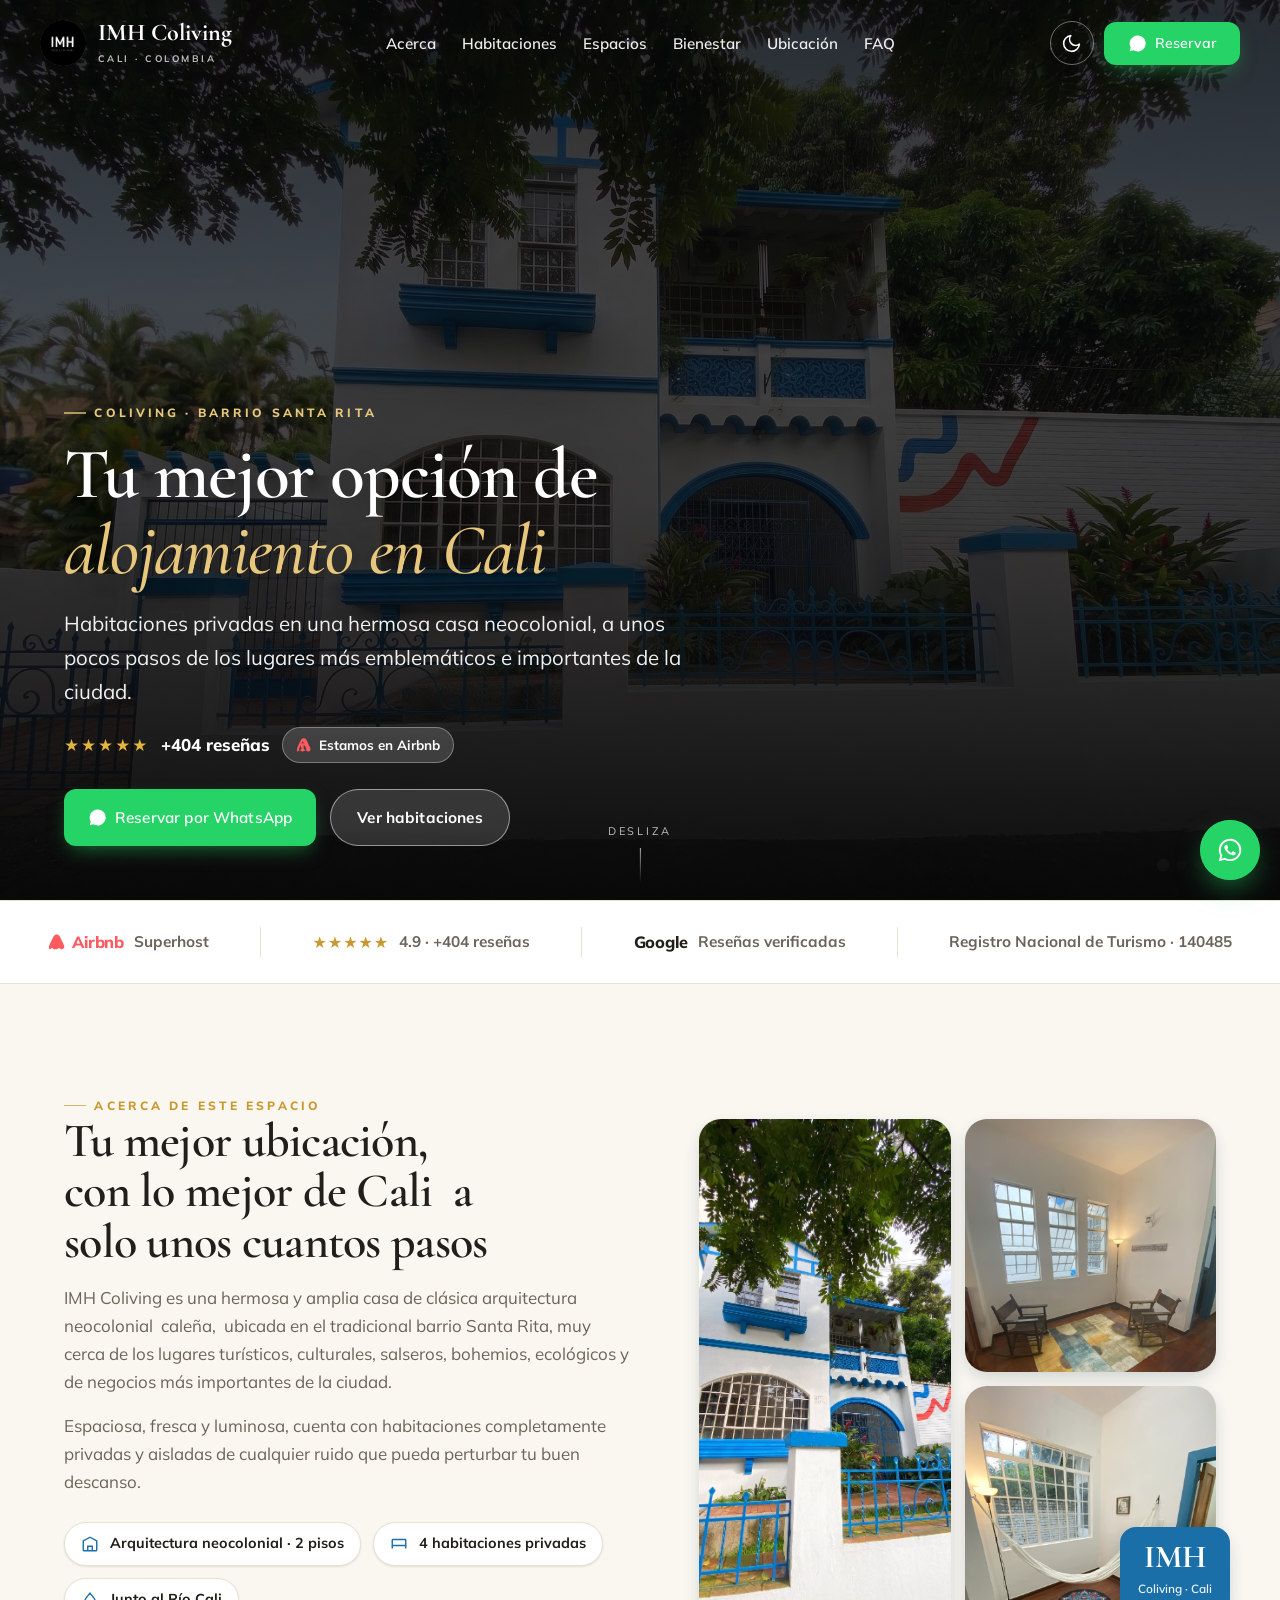
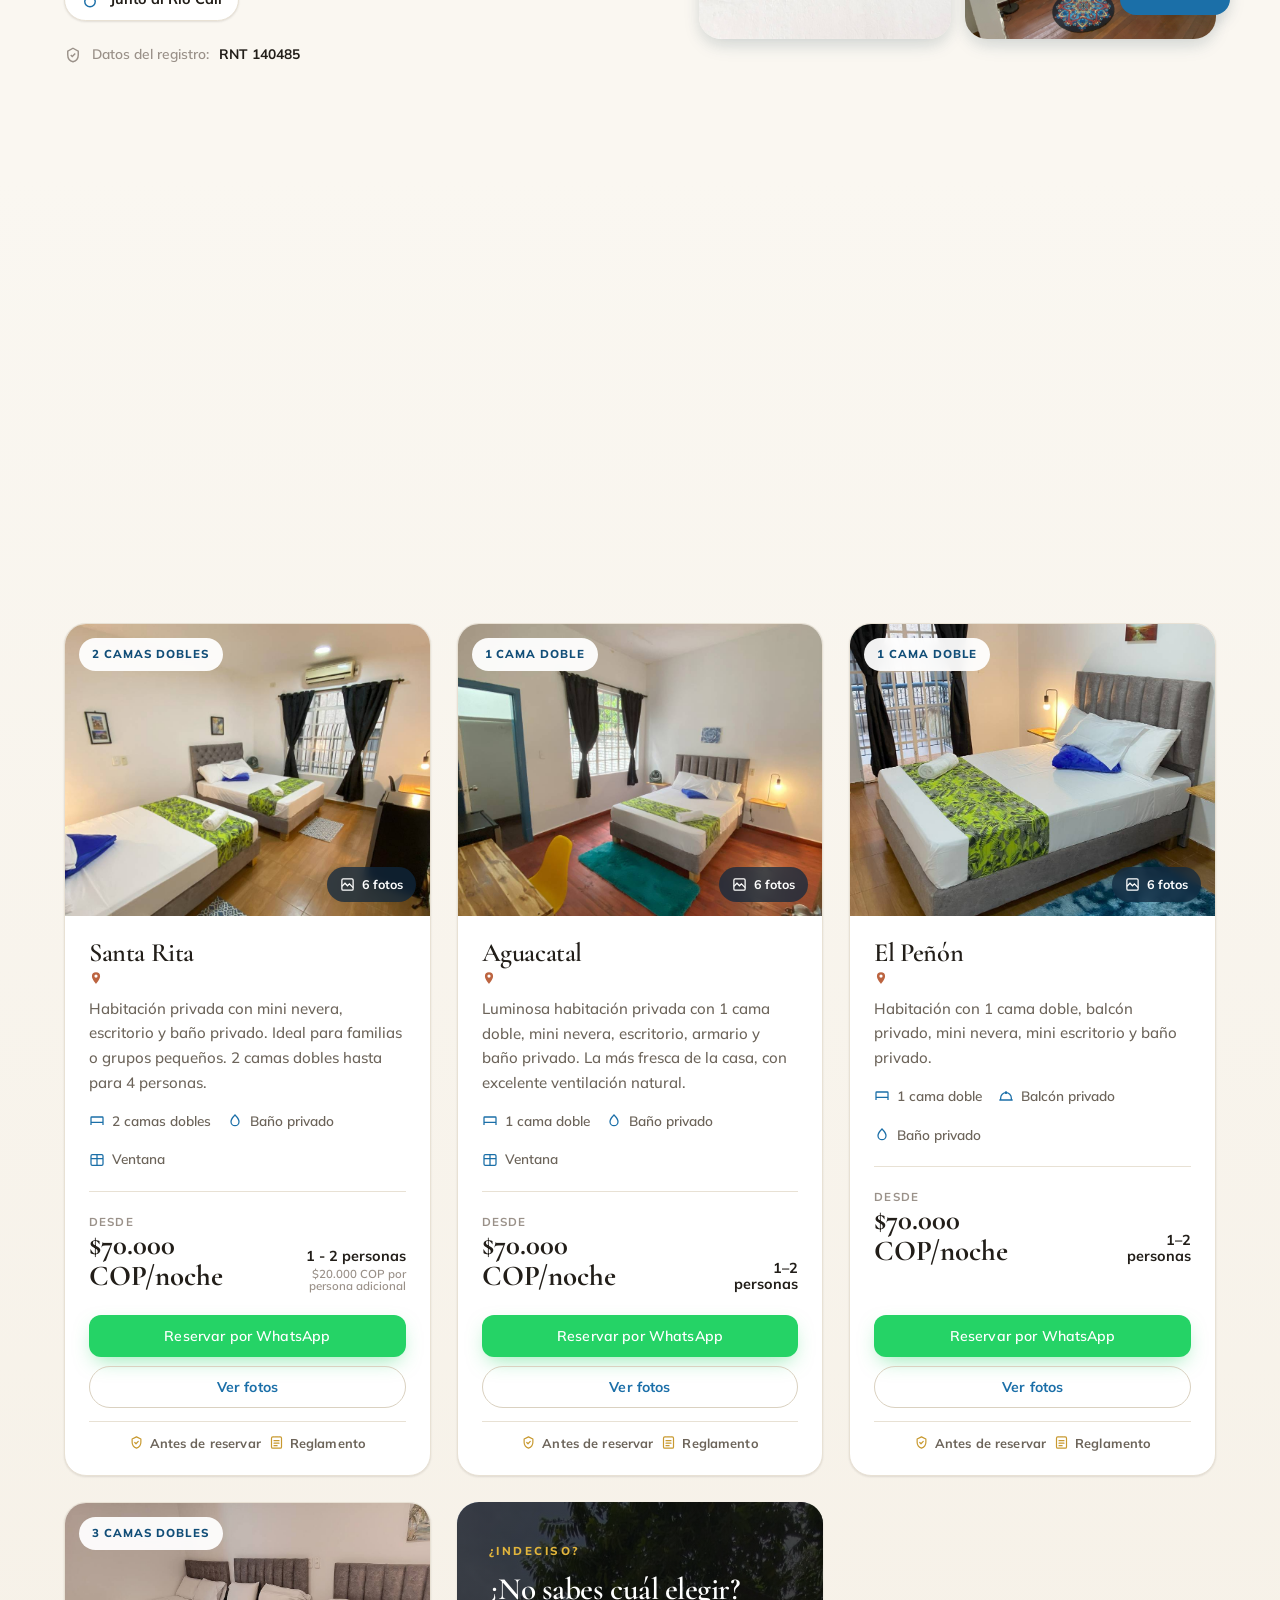
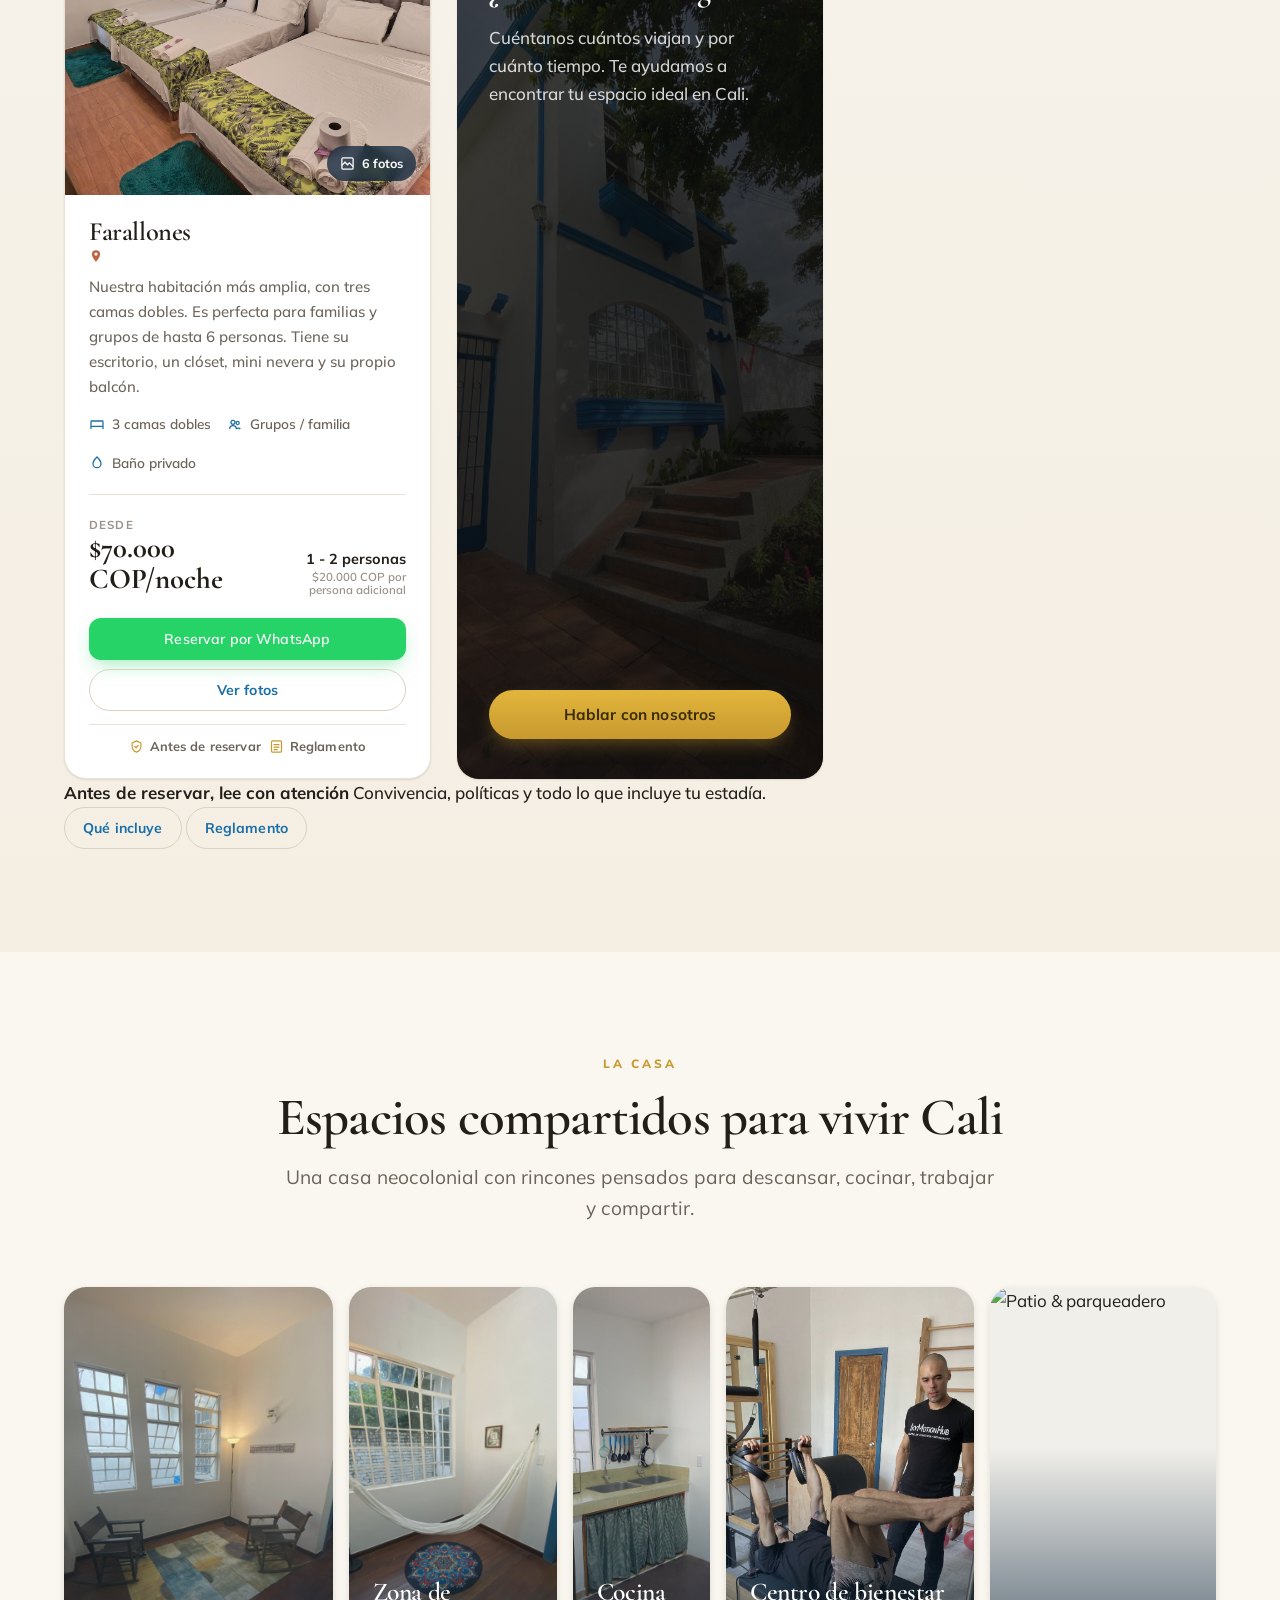
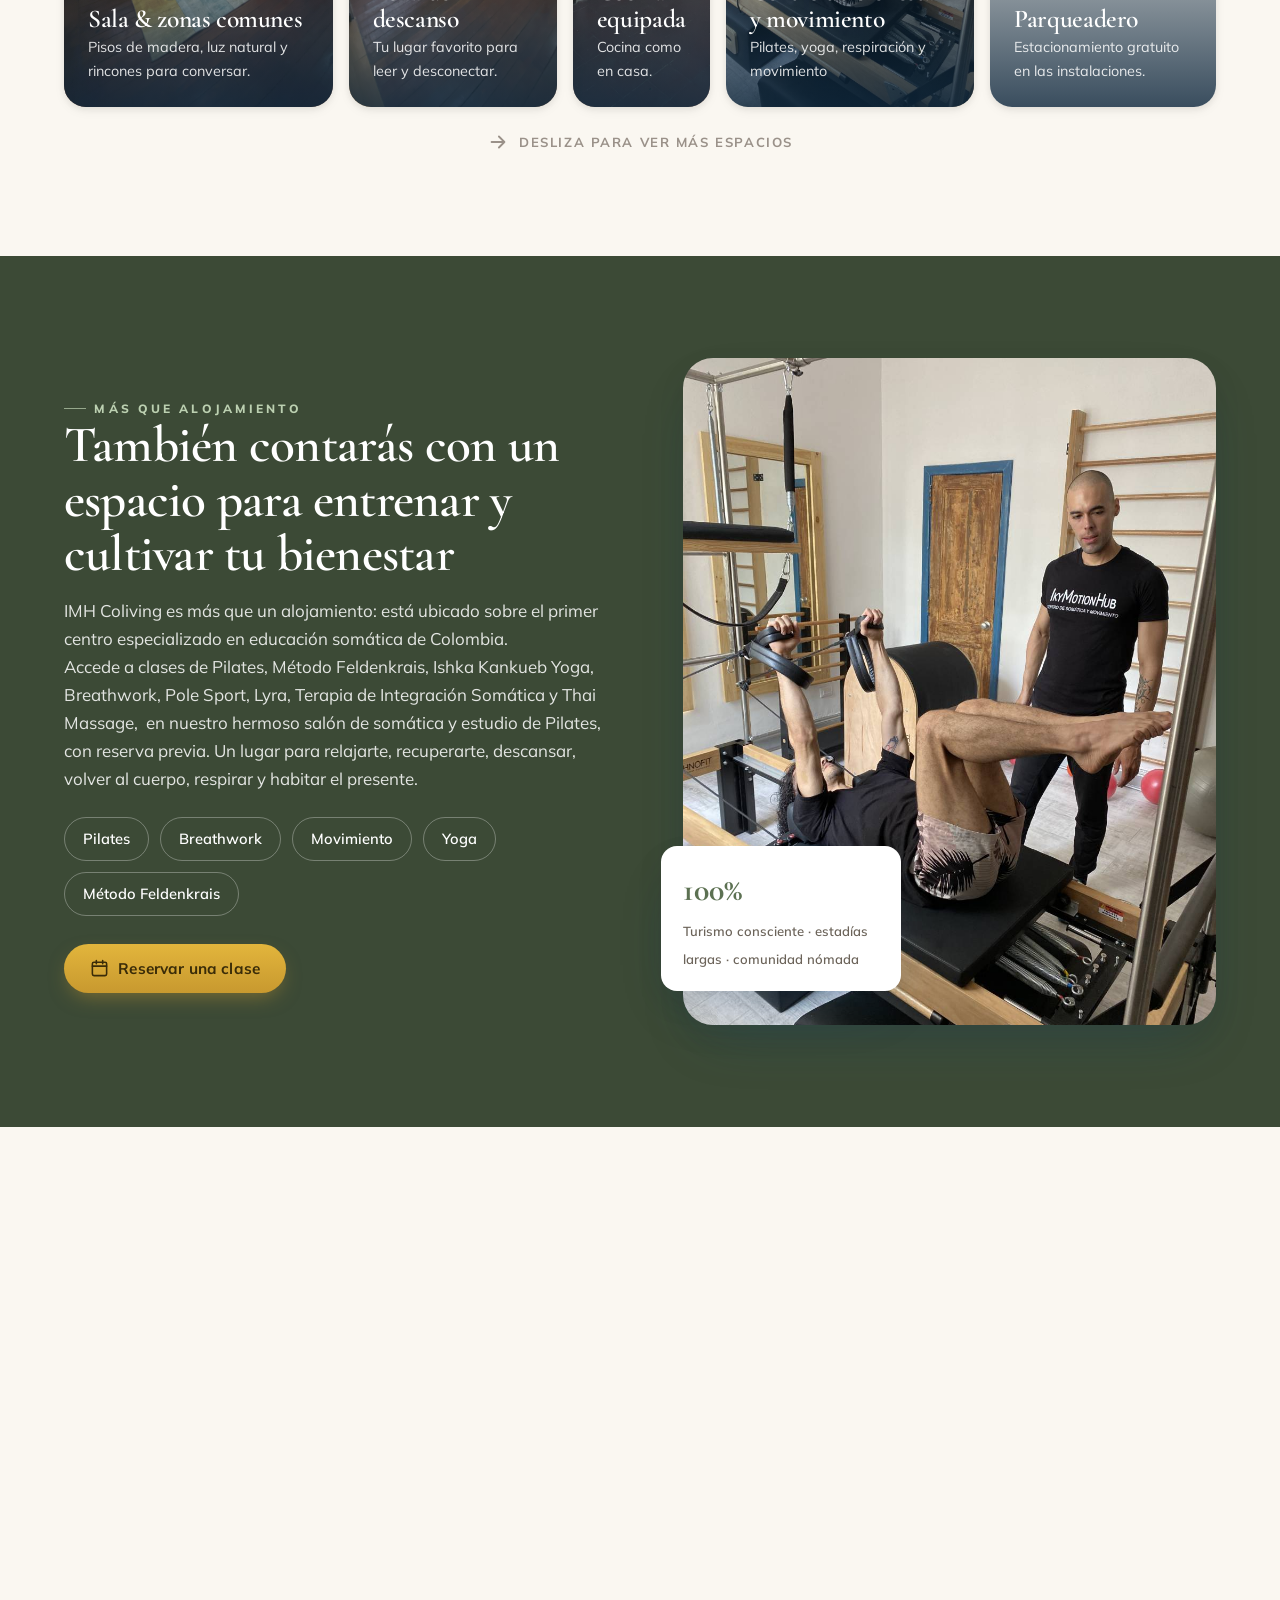
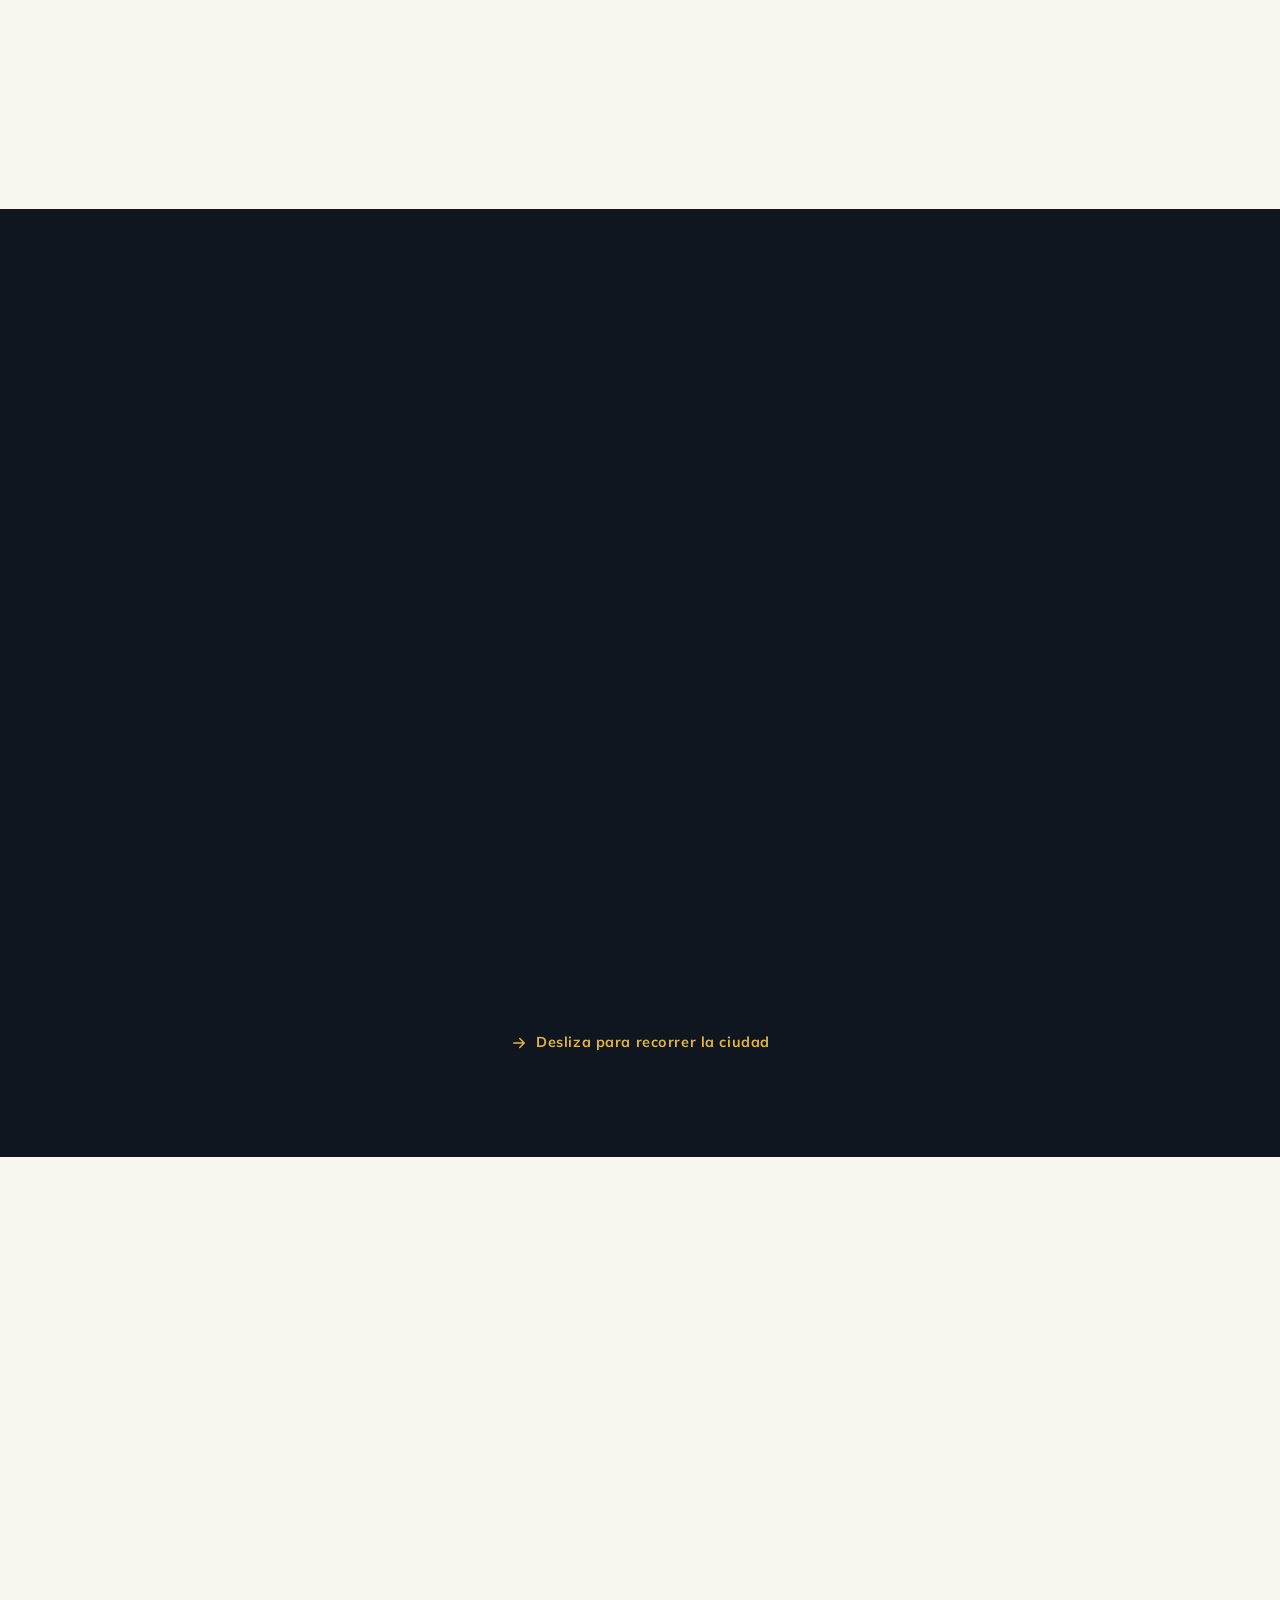
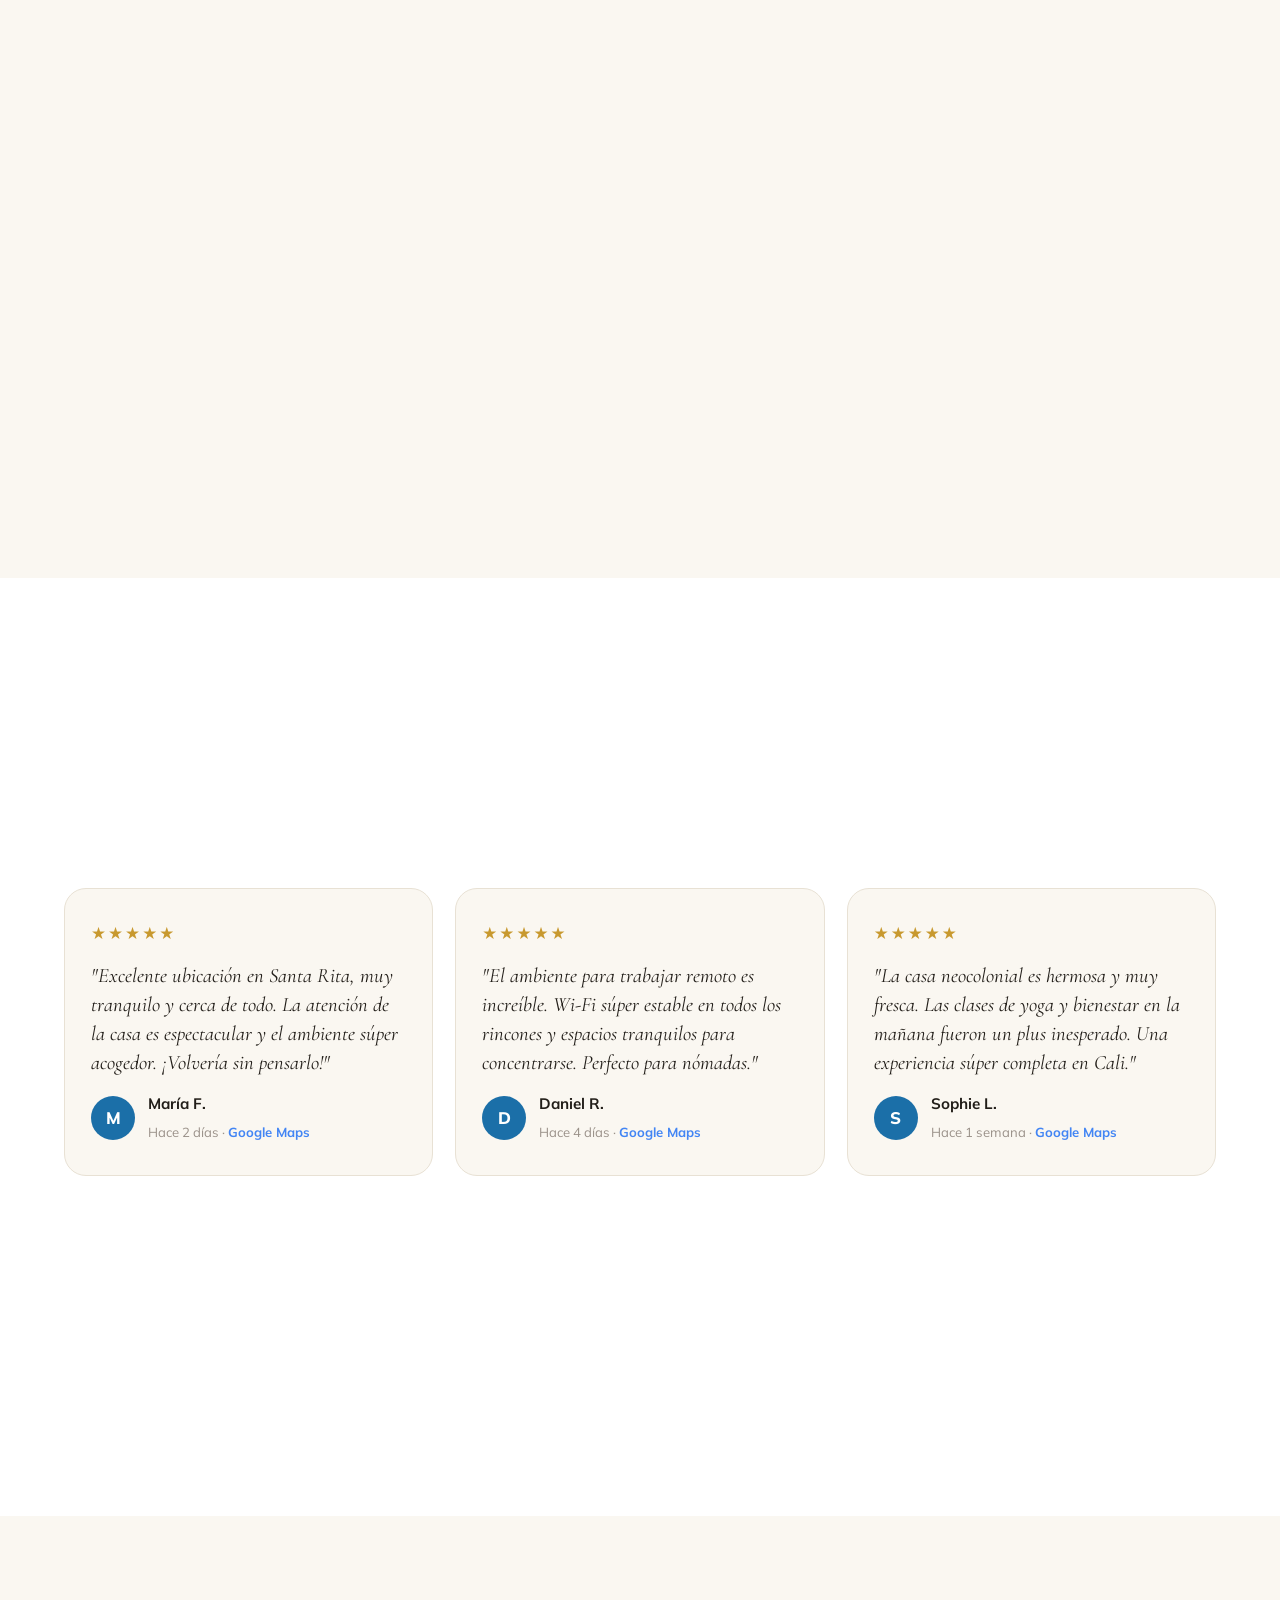
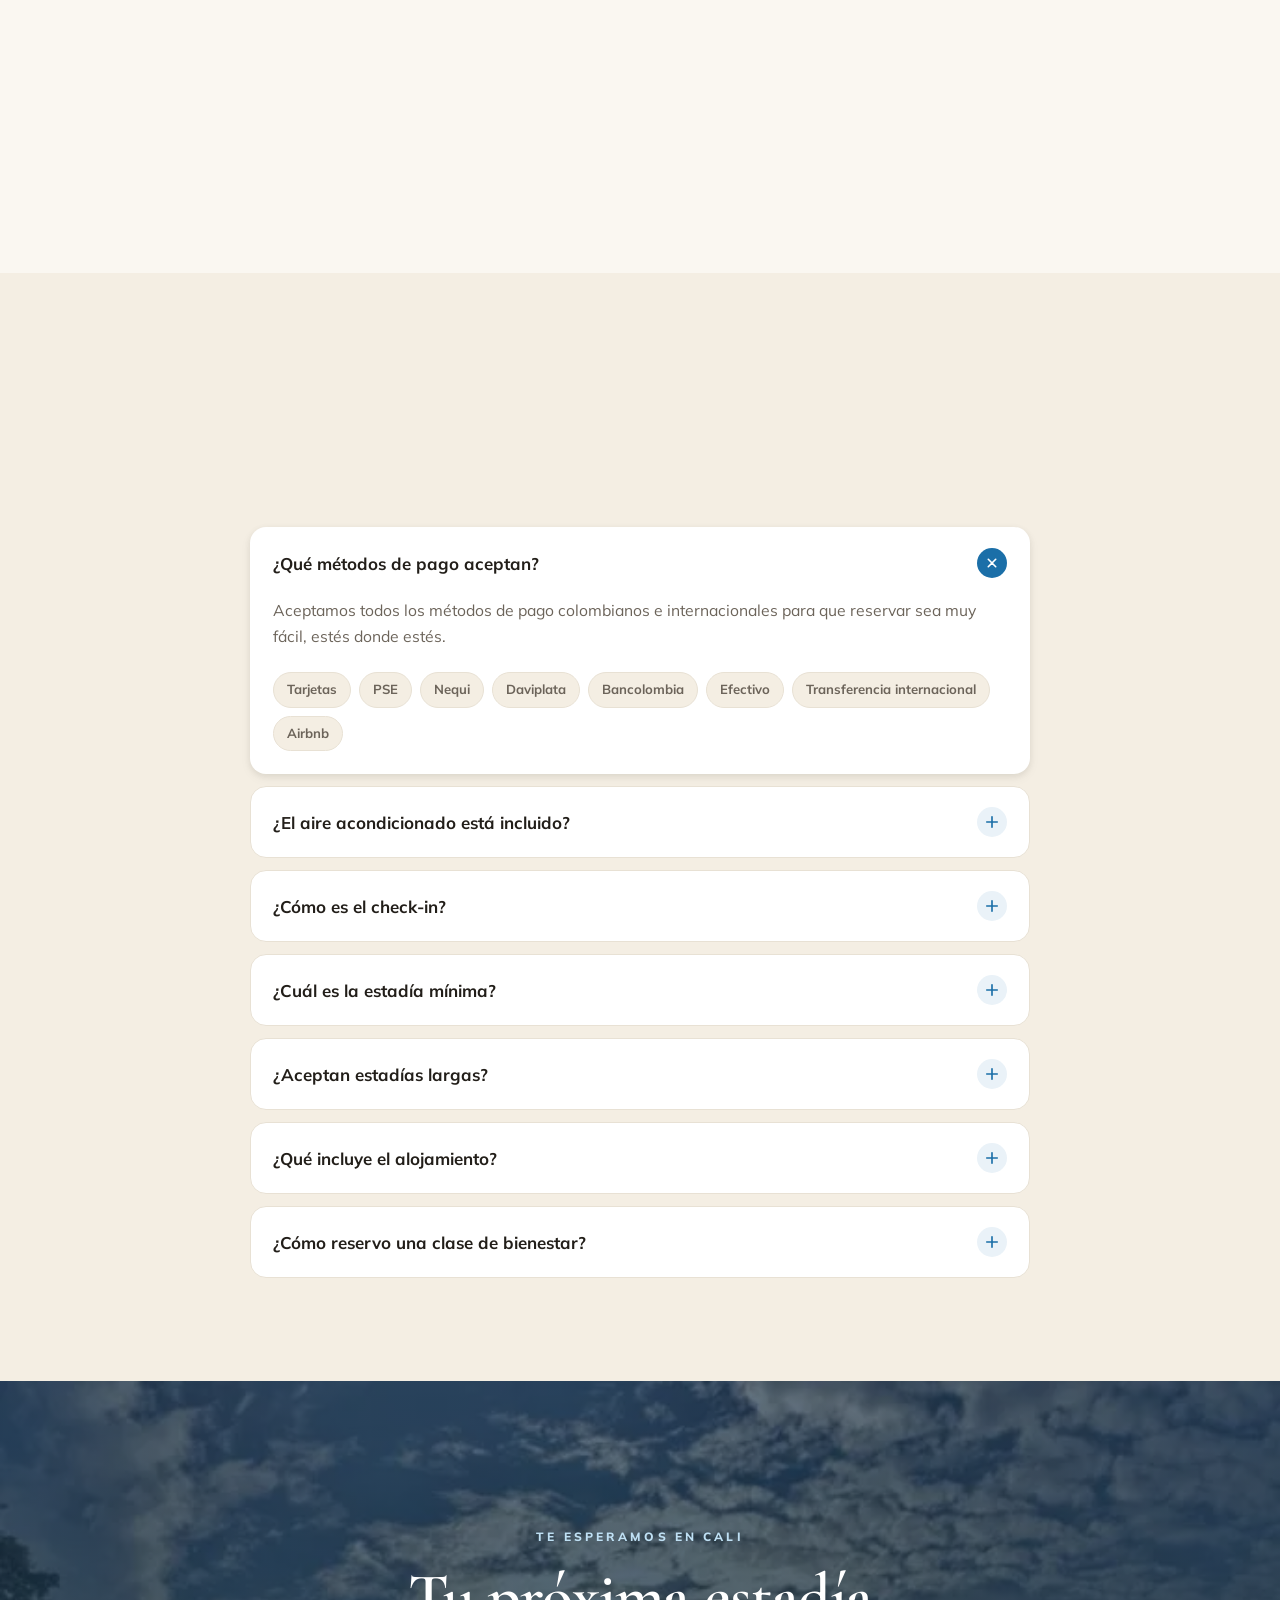
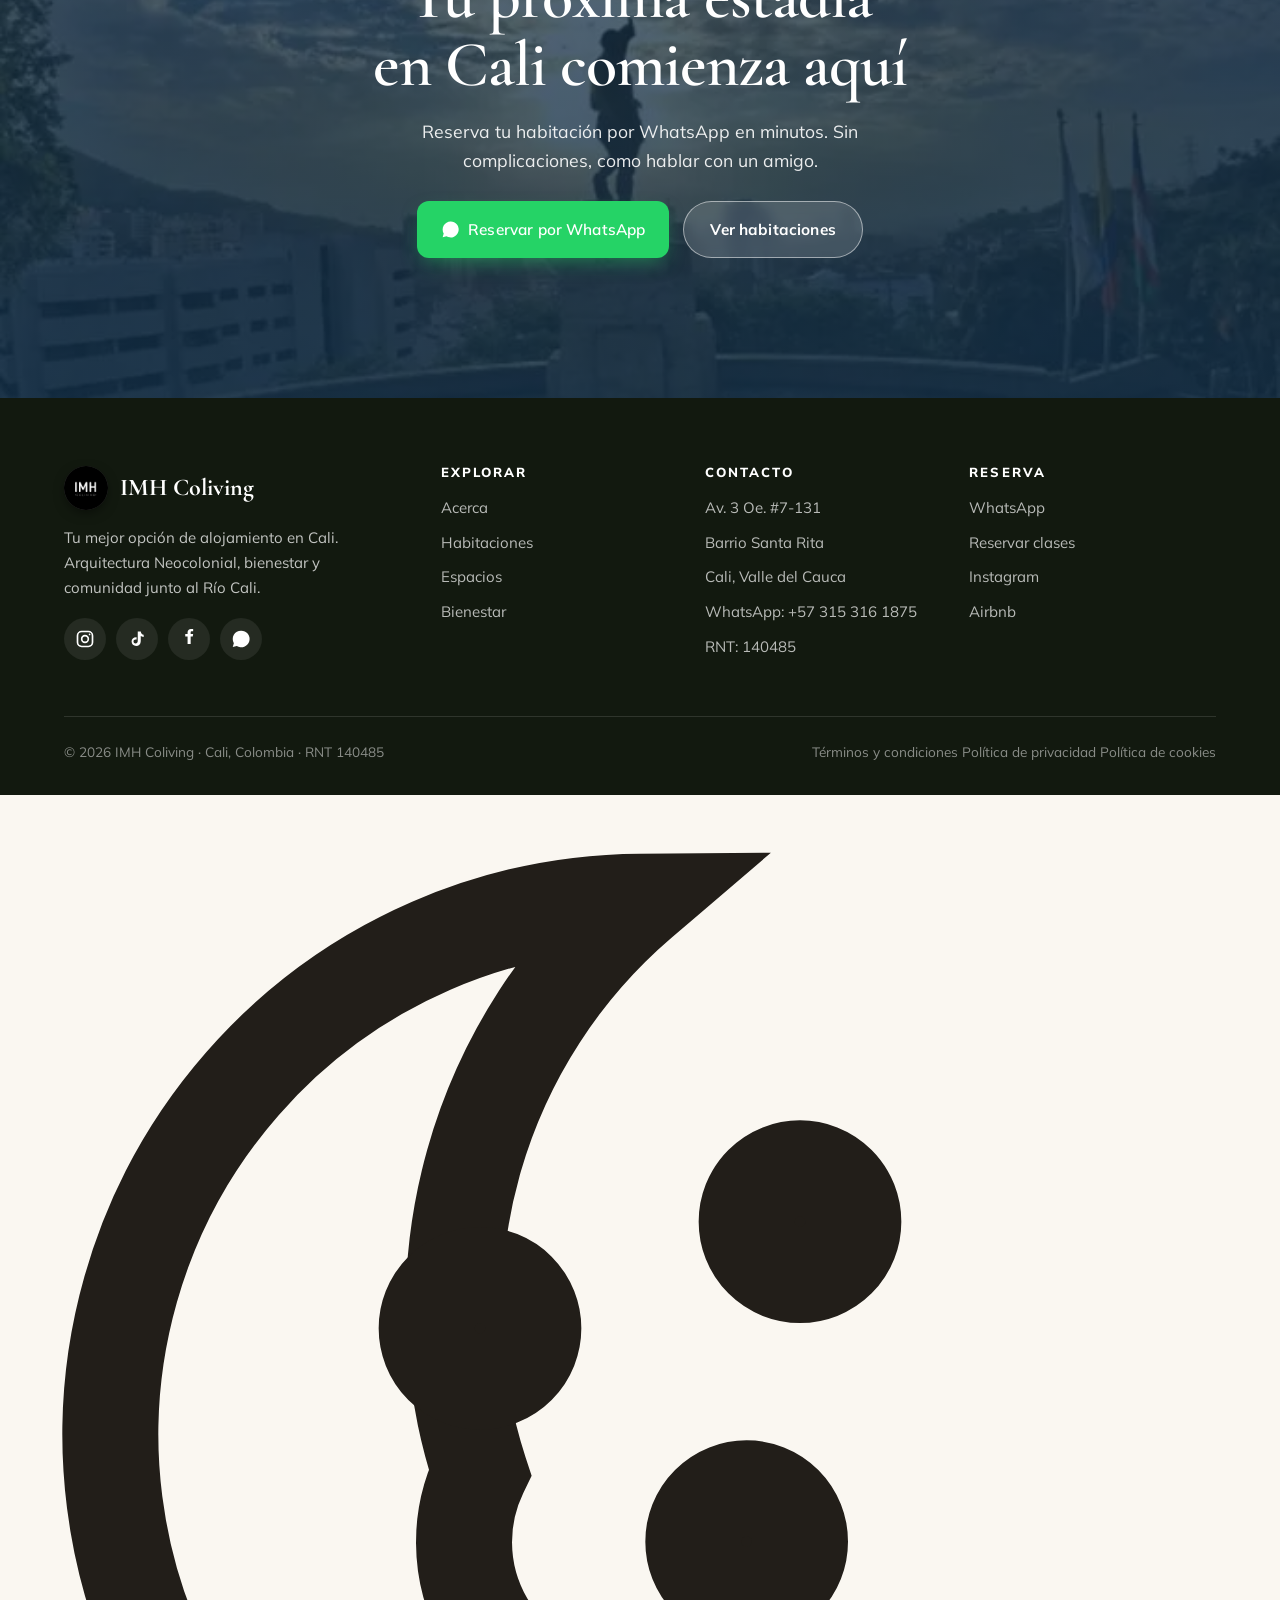
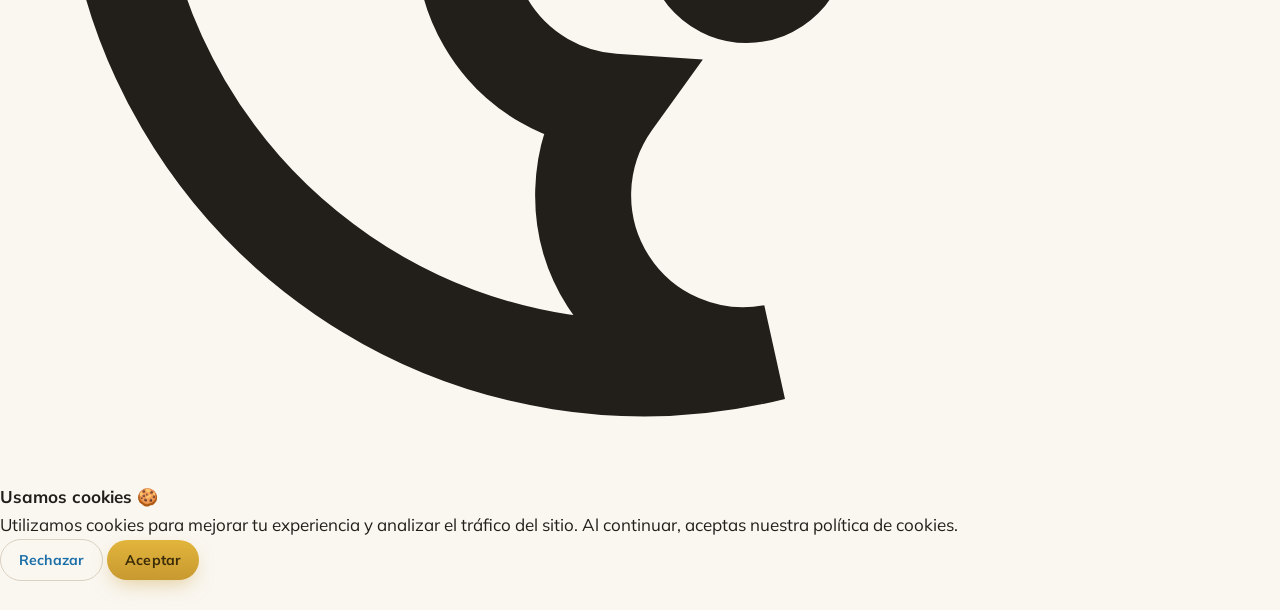
==== index.html @ 8af8a2fc "Initial commit - IMH Coliving Website 2026" ====
<!DOCTYPE html>
<html lang="es" data-theme="light">
<head>
<meta charset="UTF-8">
<meta name="viewport" content="width=device-width, initial-scale=1.0">
<title>IMH Coliving · Tu mejor opción de alojamiento en Cali</title>
<link rel="icon" type="image/png" href="assets/brand/imh-logo.png">
<meta name="description" content="Habitaciones privadas en una hermosa casa colonial junto al Río Cali, barrio Santa Rita. Bienestar, comunidad y la mejor ubicación de Cali. +404 reseñas en Airbnb. Reserva por WhatsApp.">
<link rel="preconnect" href="https://fonts.googleapis.com">
<link rel="preconnect" href="https://fonts.gstatic.com" crossorigin>
<link href="https://fonts.googleapis.com/css2?family=Cormorant+Garamond:ital,wght@0,500;0,600;0,700;1,500;1,600&family=Mulish:wght@400;500;600;700;800&display=swap" rel="stylesheet">
<link rel="stylesheet" href="core.css">
<link rel="stylesheet" href="sections.css">
<script>(function(){try{var t=localStorage.getItem("imh-theme");if(t==="dark")document.documentElement.setAttribute("data-theme","dark");}catch(e){}})();</script>
</head>
<body>

<!-- ============ NAV ============ -->
<header class="nav">
  <div class="container nav-inner">
    <a href="#top" class="brand" aria-label="IMH Coliving">
      <span class="brand-mark"><img src="assets/brand/imh-logo.png" alt="IMH Coliving"></span>
      <span><span class="brand-name">IMH Coliving</span><span class="brand-sub">Cali · Colombia</span></span>
    </a>
    <nav class="nav-links">
      <a href="#acerca">Acerca</a>
      <a href="#habitaciones">Habitaciones</a>
      <a href="#espacios">Espacios</a>
      <a href="#bienestar">Bienestar</a>
      <a href="#ubicacion">Ubicación</a>
      <a href="#faq">FAQ</a>
    </nav>
    <div class="nav-cta">
      <button class="theme-btn" data-theme-toggle aria-label="Cambiar tema" aria-pressed="false">
        <svg class="ic-moon" viewBox="0 0 24 24" fill="none" stroke="currentColor" stroke-width="1.8" stroke-linecap="round" stroke-linejoin="round"><path d="M21 12.8A9 9 0 1111.2 3a7 7 0 009.8 9.8z"/></svg>
        <svg class="ic-sun" viewBox="0 0 24 24" fill="none" stroke="currentColor" stroke-width="1.8" stroke-linecap="round" stroke-linejoin="round"><circle cx="12" cy="12" r="4.2"/><path d="M12 2v2M12 20v2M4 12H2M22 12h-2M5 5l1.4 1.4M17.6 17.6L19 19M19 5l-1.4 1.4M6.4 17.6L5 19"/></svg>
      </button>
      <button class="btn btn-wa btn-sm btn-resv" data-wa="¡Hola IMH Coliving! 👋 Me gustaría reservar una estadía. ¿Me ayudan con la disponibilidad y tarifas?">
        <svg viewBox="0 0 24 24" fill="currentColor"><path d="M17.5 14.4c-.3-.2-1.7-.8-2-.9-.3-.1-.5-.2-.6.2-.2.3-.7.9-.8 1-.2.2-.3.2-.6.1-.3-.2-1.2-.5-2.3-1.4-.9-.8-1.4-1.7-1.6-2-.2-.3 0-.5.1-.6l.5-.5c.1-.2.2-.3.3-.5 0-.2 0-.4 0-.5-.1-.2-.6-1.5-.9-2-.2-.5-.4-.4-.6-.4h-.5c-.2 0-.5.1-.7.3-.2.3-.9.9-.9 2.2s1 2.5 1.1 2.7c.1.2 1.9 2.9 4.6 4 .6.3 1.1.4 1.5.6.6.2 1.2.2 1.6.1.5-.1 1.5-.6 1.7-1.2.2-.6.2-1.1.1-1.2 0-.1-.2-.2-.5-.3zM12 2a10 10 0 00-8.6 15l-1.3 4.7 4.8-1.3A10 10 0 1012 2z"/></svg>
        Reservar
      </button>
      <button class="nav-toggle" data-drawer-open aria-label="Menú">
        <svg viewBox="0 0 24 24" fill="none" stroke="currentColor" stroke-width="2" stroke-linecap="round"><path d="M4 7h16M4 12h16M4 17h16"/></svg>
      </button>
    </div>
  </div>
</header>

<!-- mobile drawer -->
<div class="drawer">
  <div class="drawer-top">
    <span class="brand"><span class="brand-mark"><img src="assets/brand/imh-logo.png" alt="IMH Coliving"></span><span class="brand-name">IMH Coliving</span></span>
    <button class="drawer-close" data-drawer-close aria-label="Cerrar"><svg viewBox="0 0 24 24" fill="none" stroke="currentColor" stroke-width="2" stroke-linecap="round"><path d="M6 6l12 12M18 6L6 18"/></svg></button>
  </div>
  <a href="#acerca">Acerca</a>
  <a href="#habitaciones">Habitaciones</a>
  <a href="#espacios">Espacios</a>
  <a href="#bienestar">Bienestar</a>
  <a href="#ubicacion">Ubicación</a>
  <a href="#galeria">Galería</a>
  <a href="#faq">Preguntas frecuentes</a>
  <button class="btn btn-wa btn-block" data-wa="¡Hola IMH Coliving! 👋 Me gustaría reservar una estadía. ¿Me ayudan con la disponibilidad?">Reservar por WhatsApp</button>
</div>

<!-- ============ HERO ============ -->
<section class="hero" id="top" data-screen-label="Hero">
  <div class="hero-media"><div class="hero-slider"></div></div>
  <div class="hero-inner">
    <span class="eyebrow reveal">Coliving · Barrio Santa Rita</span>
    <h1 class="reveal d1">Tu mejor opción de<span class="accent"> alojamiento en Cali</span></h1>
    <p class="sub reveal d2">Habitaciones privadas en una hermosa casa neocolonial, a unos pocos pasos de los lugares más emblemáticos e importantes de la ciudad.</p>
    <div class="hero-rating reveal d2">
      <span class="stars">★★★★★</span>
      <b>+404 reseñas</b>
      <span class="airbnb-chip">
        <svg viewBox="0 0 24 24" fill="currentColor"><path d="M12 2c1.8 0 3.1 1.2 4.3 3.6.9 1.8 4.6 9.6 5.2 11.1.9 2.3-.5 4.7-3 4.9-1.5.1-2.9-.7-4-2-1.2 1.4-2.7 2.2-4.5 2.2s-3.3-.8-4.5-2.2c-1.1 1.3-2.5 2.1-4 2C2.2 21.4.8 19 1.7 16.7 2.3 15.2 6 7.4 6.9 5.6 8.1 3.2 9.4 2 11.2 2h.8zm0 2.4c-.7 0-1.4.7-2.2 2.3-.9 1.8-4.6 9.5-5.1 10.9-.4 1 .2 2 1.3 1.9.9-.1 1.9-.9 2.6-2.1-1-1.6-1.7-3.4-1.7-4.7 0-1.9 1.3-3.3 3.1-3.3s3.1 1.4 3.1 3.3c0 1.3-.7 3.1-1.7 4.7.7 1.2 1.7 2 2.6 2.1 1.1.1 1.7-.9 1.3-1.9-.5-1.4-4.2-9.1-5.1-10.9-.8-1.6-1.5-2.3-2.2-2.3h.7zm0 8c-.5 0-.9.4-.9 1 0 .8.4 1.9.9 2.8.5-.9.9-2 .9-2.8 0-.6-.4-1-.9-1z"/></svg>
        Estamos en Airbnb
      </span>
    </div>
    <div class="hero-actions reveal d3">
      <button class="btn btn-wa" data-wa="¡Hola IMH Coliving! 👋 Me gustaría reservar una estadía. ¿Me ayudan con la disponibilidad y tarifas?">
        <svg viewBox="0 0 24 24" fill="currentColor"><path d="M17.5 14.4c-.3-.2-1.7-.8-2-.9-.3-.1-.5-.2-.6.2-.2.3-.7.9-.8 1-.2.2-.3.2-.6.1-.3-.2-1.2-.5-2.3-1.4-.9-.8-1.4-1.7-1.6-2-.2-.3 0-.5.1-.6l.5-.5c.1-.2.2-.3.3-.5 0-.2 0-.4 0-.5-.1-.2-.6-1.5-.9-2-.2-.5-.4-.4-.6-.4h-.5c-.2 0-.5.1-.7.3-.2.3-.9.9-.9 2.2s1 2.5 1.1 2.7c.1.2 1.9 2.9 4.6 4 .6.3 1.1.4 1.5.6.6.2 1.2.2 1.6.1.5-.1 1.5-.6 1.7-1.2.2-.6.2-1.1.1-1.2 0-.1-.2-.2-.5-.3zM12 2a10 10 0 00-8.6 15l-1.3 4.7 4.8-1.3A10 10 0 1012 2z"/></svg>
        Reservar por WhatsApp
      </button>
      <a href="#habitaciones" class="btn btn-ghost">Ver habitaciones</a>
    </div>
  </div>
  <div class="scroll-hint" aria-hidden="true">Desliza<span></span></div>
</section>

<!-- ============ TRUST BAR ============ -->
<section class="trust">
  <div class="trust-inner">
    <div class="trust-item"><span class="trust-logo airbnb"><svg viewBox="0 0 24 24" fill="currentColor"><path d="M12 2c1.8 0 3.1 1.2 4.3 3.6.9 1.8 4.6 9.6 5.2 11.1.9 2.3-.5 4.7-3 4.9-1.5.1-2.9-.7-4-2-1.2 1.4-2.7 2.2-4.5 2.2s-3.3-.8-4.5-2.2c-1.1 1.3-2.5 2.1-4 2C2.2 21.4.8 19 1.7 16.7 2.3 15.2 6 7.4 6.9 5.6 8.1 3.2 9.4 2 11.2 2h.8z"/></svg>Airbnb</span> Superhost</div>
    <span class="trust-sep"></span>
    <div class="trust-item"><span class="stars">★★★★★</span> 4.9 · +404 reseñas</div>
    <span class="trust-sep"></span>
    <div class="trust-item"><span class="trust-logo">Google</span> Reseñas verificadas</div>
    <span class="trust-sep"></span>
    <div class="trust-item">Registro Nacional de Turismo · 140485</div>
  </div>
</section>

<!-- ============ ACERCA ============ -->
<section class="sec" id="acerca" data-screen-label="Acerca">
  <div class="container about-grid">
    <div class="about-copy reveal">
      <span class="eyebrow">Acerca de este espacio</span>
      <h2>Tu mejor ubicación, con lo mejor de Cali  a solo unos cuantos pasos</h2>
      <p>IMH Coliving es una hermosa y amplia casa de clásica arquitectura neocolonial  caleña,  ubicada en el tradicional barrio Santa Rita, muy cerca de los lugares turísticos, culturales, salseros, bohemios, ecológicos y de negocios más importantes de la ciudad.</p>
      <p>Espaciosa, fresca y luminosa, cuenta con habitaciones completamente privadas y aisladas de cualquier ruido que pueda perturbar tu buen descanso.</p>
      <div class="about-facts">
        <span class="fact"><svg viewBox="0 0 24 24" fill="none" stroke="currentColor" stroke-width="1.9"><path d="M3 21V8l9-5 9 5v13M3 21h18M9 21v-6h6v6"/></svg> Arquitectura neocolonial · 2 pisos</span>
        <span class="fact"><svg viewBox="0 0 24 24" fill="none" stroke="currentColor" stroke-width="1.9"><path d="M3 12V7a1 1 0 011-1h16a1 1 0 011 1v5M3 12v6M21 12v6M3 14h18"/></svg> 4 habitaciones privadas</span>
        <span class="fact"><svg viewBox="0 0 24 24" fill="none" stroke="currentColor" stroke-width="1.9"><path d="M12 3C9 7 5 9.5 5 14a7 7 0 0014 0c0-4.5-4-7-7-11z"/></svg> Junto al Río Cali</span>
      </div>
      <div class="about-reg">
        <svg viewBox="0 0 24 24" fill="none" stroke="currentColor" stroke-width="1.9" width="18" height="18"><path d="M9 12l2 2 4-4M12 3l7 4v5c0 4.5-3 8-7 9-4-1-7-4.5-7-9V7l7-4z"/></svg>
        Datos del registro: <b>RNT 140485</b>
      </div>
    </div>
    <div class="about-media reveal d1">
      <div class="imgslot am-1" data-gallery="hero" data-open-gallery="hero"></div>
      <div class="imgslot" data-gallery="sala" data-open-gallery="sala"></div>
      <div class="imgslot" data-gallery="hamacas" data-open-gallery="hamacas"></div>
      <div class="am-stamp"><b>IMH</b><small>Coliving · Cali</small></div>
    </div>
  </div>
</section>

<!-- ============ HABITACIONES ============ -->
<section class="sec rooms" id="habitaciones" data-screen-label="Habitaciones">
  <div class="container" style="font-weight: 500">
    <div class="sec-head">
      <span class="eyebrow center reveal">Nuestras habitaciones</span>
      <h2 class="reveal d1">Cada espacio lleva el nombre de un lugar de Cali</h2>
      <p class="lead reveal d2" style="font-weight: 600">4 habitaciones completamente privadas, cada una con baño privado y excelente ventilación e iluminación. Desde $70.000 COP/noche (1–2 personas) - persona adicional: $20.000 COP/noche Reservas desde 2 noches. Toca una foto para recorrerla.</p>
    </div>
    <div class="rooms-grid">

      <!-- Santa Rita -->
      <article class="room reveal">
        <div class="room-media" data-open-gallery="santarita">
          <span class="room-badge">2 camas dobles</span>
          <span class="room-count"><svg viewBox="0 0 24 24" fill="none" stroke="currentColor" stroke-width="2"><rect x="3" y="3" width="18" height="18" rx="2"/><path d="M3 15l5-5 4 4 3-3 6 6"/></svg> 6 fotos</span>
          <div class="imgslot" data-gallery="santarita"></div>
        </div>
        <div class="room-body">
          <h3 class="room-name">Santa Rita</h3>
          <span class="room-loc"><svg viewBox="0 0 24 24" fill="currentColor"><path d="M12 2a7 7 0 00-7 7c0 5 7 13 7 13s7-8 7-13a7 7 0 00-7-7zm0 9.5A2.5 2.5 0 1112 6a2.5 2.5 0 010 5.5z"/></svg> </span>
          <p class="room-desc">Habitación privada con mini nevera, escritorio y baño privado. Ideal para familias o grupos pequeños. 2 camas dobles hasta para 4 personas.</p>
          <div class="room-meta">
            <span><svg viewBox="0 0 24 24" fill="none" stroke="currentColor" stroke-width="1.9"><path d="M3 12V7a1 1 0 011-1h16a1 1 0 011 1v5M3 12v6M21 12v6M3 14h18"/></svg> 2 camas dobles</span>
            <span><svg viewBox="0 0 24 24" fill="none" stroke="currentColor" stroke-width="1.9"><path d="M12 3C9 6 6 9 6 13a6 6 0 0012 0c0-4-3-7-6-10z"/></svg> Baño privado</span>
            <span><svg viewBox="0 0 24 24" fill="none" stroke="currentColor" stroke-width="1.9"><rect x="3" y="4" width="18" height="16" rx="2"/><path d="M3 10h18M12 4v16"/></svg> Ventana</span>
          </div>
          <div class="room-foot">
            <div class="room-price"><small>Desde</small><b>$70.000 COP/noche</b></div>
            <span class="room-occ">1 - 2 personas <small> $20.000 COP por persona adicional</small></span>
          </div>
        </div>
        <div class="room-actions">
          <button class="btn btn-wa btn-block btn-sm" data-wa="¡Hola IMH Coliving! 👋 Me interesa la *Habitación Santa Rita* (2 camas dobles · $70.000/noche). ¿Disponibilidad?">Reservar por WhatsApp</button>
          <button class="btn btn-outline btn-block btn-sm" data-open-gallery="santarita">Ver fotos</button>
          <div class="room-legal">
            <button data-legal="incluye"><svg viewBox="0 0 24 24" fill="none" stroke="currentColor" stroke-width="1.9" stroke-linecap="round" stroke-linejoin="round"><path d="M12 3l7 3.5v5c0 4.5-3 8-7 9.5-4-1.5-7-5-7-9.5v-5L12 3z"/><path d="M9.2 12l2 2 3.6-3.8"/></svg> Antes de reservar</button>
            <button data-legal="reglamento"><svg viewBox="0 0 24 24" fill="none" stroke="currentColor" stroke-width="1.9" stroke-linecap="round" stroke-linejoin="round"><path d="M8 3H6a2 2 0 00-2 2v14a2 2 0 002 2h12a2 2 0 002-2V5a2 2 0 00-2-2h-2M9 3h6M8 9h8M8 13h8M8 17h5"/></svg> Reglamento</button>
          </div>
        </div>
      </article>

      <!-- Aguacatal -->
      <article class="room reveal d1">
        <div class="room-media" data-open-gallery="aguacatal">
          <span class="room-badge">1 cama doble</span>
          <span class="room-count"><svg viewBox="0 0 24 24" fill="none" stroke="currentColor" stroke-width="2"><rect x="3" y="3" width="18" height="18" rx="2"/><path d="M3 15l5-5 4 4 3-3 6 6"/></svg> 6 fotos</span>
          <div class="imgslot" data-gallery="aguacatal"></div>
        </div>
        <div class="room-body">
          <h3 class="room-name">Aguacatal</h3>
          <span class="room-loc"><svg viewBox="0 0 24 24" fill="currentColor"><path d="M12 2a7 7 0 00-7 7c0 5 7 13 7 13s7-8 7-13a7 7 0 00-7-7zm0 9.5A2.5 2.5 0 1112 6a2.5 2.5 0 010 5.5z"/></svg> </span>
          <p class="room-desc">Luminosa habitación privada con 1 cama doble, mini nevera, escritorio, armario y baño privado. La más fresca de la casa, con excelente ventilación natural.</p>
          <div class="room-meta">
            <span><svg viewBox="0 0 24 24" fill="none" stroke="currentColor" stroke-width="1.9"><path d="M3 12V7a1 1 0 011-1h16a1 1 0 011 1v5M3 12v6M21 12v6M3 14h18"/></svg> 1 cama doble</span>
            <span><svg viewBox="0 0 24 24" fill="none" stroke="currentColor" stroke-width="1.9"><path d="M12 3C9 6 6 9 6 13a6 6 0 0012 0c0-4-3-7-6-10z"/></svg> Baño privado</span>
            <span><svg viewBox="0 0 24 24" fill="none" stroke="currentColor" stroke-width="1.9"><rect x="3" y="4" width="18" height="16" rx="2"/><path d="M3 10h18M12 4v16"/></svg> Ventana</span>
          </div>
          <div class="room-foot">
            <div class="room-price"><small>Desde</small><b>$70.000 COP/noche</b></div>
            <span class="room-occ">1–2 personas</span>
          </div>
        </div>
        <div class="room-actions">
          <button class="btn btn-wa btn-block btn-sm" data-wa="¡Hola IMH Coliving! 👋 Me interesa la *Habitación Aguacatal* (1 cama doble · $70.000/noche). ¿Disponibilidad?">Reservar por WhatsApp</button>
          <button class="btn btn-outline btn-block btn-sm" data-open-gallery="aguacatal">Ver fotos</button>
          <div class="room-legal">
            <button data-legal="incluye"><svg viewBox="0 0 24 24" fill="none" stroke="currentColor" stroke-width="1.9" stroke-linecap="round" stroke-linejoin="round"><path d="M12 3l7 3.5v5c0 4.5-3 8-7 9.5-4-1.5-7-5-7-9.5v-5L12 3z"/><path d="M9.2 12l2 2 3.6-3.8"/></svg> Antes de reservar</button>
            <button data-legal="reglamento"><svg viewBox="0 0 24 24" fill="none" stroke="currentColor" stroke-width="1.9" stroke-linecap="round" stroke-linejoin="round"><path d="M8 3H6a2 2 0 00-2 2v14a2 2 0 002 2h12a2 2 0 002-2V5a2 2 0 00-2-2h-2M9 3h6M8 9h8M8 13h8M8 17h5"/></svg> Reglamento</button>
          </div>
        </div>
      </article>

      <!-- El Peñón -->
      <article class="room reveal d2">
        <div class="room-media" data-open-gallery="penon">
          <span class="room-badge">1 cama doble</span>
          <span class="room-count"><svg viewBox="0 0 24 24" fill="none" stroke="currentColor" stroke-width="2"><rect x="3" y="3" width="18" height="18" rx="2"/><path d="M3 15l5-5 4 4 3-3 6 6"/></svg> 6 fotos</span>
          <div class="imgslot" data-gallery="penon"></div>
        </div>
        <div class="room-body">
          <h3 class="room-name">El Peñón</h3>
          <span class="room-loc"><svg viewBox="0 0 24 24" fill="currentColor"><path d="M12 2a7 7 0 00-7 7c0 5 7 13 7 13s7-8 7-13a7 7 0 00-7-7zm0 9.5A2.5 2.5 0 1112 6a2.5 2.5 0 010 5.5z"/></svg> </span>
          <p class="room-desc">Habitación con 1 cama doble, balcón privado, mini nevera, mini escritorio y baño privado.</p>
          <div class="room-meta">
            <span><svg viewBox="0 0 24 24" fill="none" stroke="currentColor" stroke-width="1.9"><path d="M3 12V7a1 1 0 011-1h16a1 1 0 011 1v5M3 12v6M21 12v6M3 14h18"/></svg> 1 cama doble</span>
            <span><svg viewBox="0 0 24 24" fill="none" stroke="currentColor" stroke-width="1.9"><path d="M4 18v-3a8 8 0 0116 0v3M2 18h20"/><circle cx="12" cy="7" r="1"/></svg> Balcón privado</span>
            <span><svg viewBox="0 0 24 24" fill="none" stroke="currentColor" stroke-width="1.9"><path d="M12 3C9 6 6 9 6 13a6 6 0 0012 0c0-4-3-7-6-10z"/></svg> Baño privado</span>
          </div>
          <div class="room-foot">
            <div class="room-price"><small>Desde</small><b>$70.000 COP/noche</b></div>
            <span class="room-occ">1–2 personas<small></small></span>
          </div>
        </div>
        <div class="room-actions">
          <button class="btn btn-wa btn-block btn-sm" data-wa="¡Hola IMH Coliving! 👋 Me interesa la *Habitación El Peñón* (1 cama doble · $70.000/noche). ¿Disponibilidad?">Reservar por WhatsApp</button>
          <button class="btn btn-outline btn-block btn-sm" data-open-gallery="penon">Ver fotos</button>
          <div class="room-legal">
            <button data-legal="incluye"><svg viewBox="0 0 24 24" fill="none" stroke="currentColor" stroke-width="1.9" stroke-linecap="round" stroke-linejoin="round"><path d="M12 3l7 3.5v5c0 4.5-3 8-7 9.5-4-1.5-7-5-7-9.5v-5L12 3z"/><path d="M9.2 12l2 2 3.6-3.8"/></svg> Antes de reservar</button>
            <button data-legal="reglamento"><svg viewBox="0 0 24 24" fill="none" stroke="currentColor" stroke-width="1.9" stroke-linecap="round" stroke-linejoin="round"><path d="M8 3H6a2 2 0 00-2 2v14a2 2 0 002 2h12a2 2 0 002-2V5a2 2 0 00-2-2h-2M9 3h6M8 9h8M8 13h8M8 17h5"/></svg> Reglamento</button>
          </div>
        </div>
      </article>

      <!-- Farallones -->
      <article class="room reveal">
        <div class="room-media" data-open-gallery="farallones">
          <span class="room-badge">3 camas dobles</span>
          <span class="room-count"><svg viewBox="0 0 24 24" fill="none" stroke="currentColor" stroke-width="2"><rect x="3" y="3" width="18" height="18" rx="2"/><path d="M3 15l5-5 4 4 3-3 6 6"/></svg> 6 fotos</span>
          <div class="imgslot" data-gallery="farallones"></div>
        </div>
        <div class="room-body">
          <h3 class="room-name">Farallones</h3>
          <span class="room-loc"><svg viewBox="0 0 24 24" fill="currentColor"><path d="M12 2a7 7 0 00-7 7c0 5 7 13 7 13s7-8 7-13a7 7 0 00-7-7zm0 9.5A2.5 2.5 0 1112 6a2.5 2.5 0 010 5.5z"/></svg></span>
          <p class="room-desc">Nuestra habitación más amplia, con tres camas dobles. Es perfecta para familias y grupos de hasta 6 personas. Tiene su escritorio, un clóset, mini nevera y su propio balcón.</p>
          <div class="room-meta">
            <span><svg viewBox="0 0 24 24" fill="none" stroke="currentColor" stroke-width="1.9"><path d="M3 12V7a1 1 0 011-1h16a1 1 0 011 1v5M3 12v6M21 12v6M3 14h18"/></svg> 3 camas dobles</span>
            <span><svg viewBox="0 0 24 24" fill="none" stroke="currentColor" stroke-width="1.9"><circle cx="9" cy="8" r="3"/><circle cx="16" cy="9" r="2.3"/><path d="M4 18a5 5 0 0110 0M14 18a4 4 0 016 0"/></svg> Grupos / familia</span>
            <span><svg viewBox="0 0 24 24" fill="none" stroke="currentColor" stroke-width="1.9"><path d="M12 3C9 6 6 9 6 13a6 6 0 0012 0c0-4-3-7-6-10z"/></svg> Baño privado</span>
          </div>
          <div class="room-foot">
            <div class="room-price"><small>Desde</small><b>$70.000 COP/noche</b></div>
            <span class="room-occ">1 - 2 personas<small> $20.000 COP por persona adicional</small></span>
          </div>
        </div>
        <div class="room-actions">
          <button class="btn btn-wa btn-block btn-sm" data-wa="¡Hola IMH Coliving! 👋 Me interesa la *Habitación Farallones* (3 camas dobles · $70.000/noche). ¿Disponibilidad?">Reservar por WhatsApp</button>
          <button class="btn btn-outline btn-block btn-sm" data-open-gallery="farallones">Ver fotos</button>
          <div class="room-legal">
            <button data-legal="incluye"><svg viewBox="0 0 24 24" fill="none" stroke="currentColor" stroke-width="1.9" stroke-linecap="round" stroke-linejoin="round"><path d="M12 3l7 3.5v5c0 4.5-3 8-7 9.5-4-1.5-7-5-7-9.5v-5L12 3z"/><path d="M9.2 12l2 2 3.6-3.8"/></svg> Antes de reservar</button>
            <button data-legal="reglamento"><svg viewBox="0 0 24 24" fill="none" stroke="currentColor" stroke-width="1.9" stroke-linecap="round" stroke-linejoin="round"><path d="M8 3H6a2 2 0 00-2 2v14a2 2 0 002 2h12a2 2 0 002-2V5a2 2 0 00-2-2h-2M9 3h6M8 9h8M8 13h8M8 17h5"/></svg> Reglamento</button>
          </div>
        </div>
      </article>

      <!-- CTA card -->
      <article class="room room-cta reveal d2">
        <div class="room-cta-bg"><img src="assets/hero/fachada-2.jpg" alt="Fachada IMH Coliving" loading="lazy"></div>
        <div class="room-cta-inner">
          <span class="room-cta-eyebrow">¿Indeciso?</span>
          <h3 class="room-name">¿No sabes cuál elegir?</h3>
          <p>Cuéntanos cuántos viajan y por cuánto tiempo. Te ayudamos a encontrar tu espacio ideal en Cali.</p>
          <button class="btn btn-gold btn-block" data-wa="¡Hola IMH Coliving! 👋 Quiero ayuda para elegir habitación. Viajamos ___ personas, del ___ al ___.">Hablar con nosotros</button>
        </div>
      </article>

    </div>

    <!-- Antes de reservar -->
    <div class="prebook reveal">
      <div class="prebook-txt">
        <b>Antes de reservar, lee con atención</b>
        <span>Convivencia, políticas y todo lo que incluye tu estadía.</span>
      </div>
      <div class="prebook-actions">
        <button class="btn btn-outline btn-sm" data-legal="incluye">Qué incluye</button>
        <button class="btn btn-outline btn-sm" data-legal="reglamento">Reglamento</button>
      </div>
    </div>
  </div>
</section>



<!-- ============ ESPACIOS COMPARTIDOS ============ -->
<section class="sec" id="espacios" data-screen-label="Espacios">
  <div class="container">
    <div class="sec-head">
      <span class="eyebrow center reveal">La casa</span>
      <h2 class="reveal d1">Espacios compartidos para vivir Cali</h2>
      <p class="lead reveal d2">Una casa neocolonial con rincones pensados para descansar, cocinar, trabajar y compartir.</p>
    </div>
    <div class="slider-wrap">
      <div class="spaces-grid hscroll">
        <div class="space s-big reveal" data-open-gallery="sala">
          <div class="imgslot" data-gallery="sala"></div>
          <div class="space-cap"><h3>Sala &amp; zonas comunes</h3><p>Pisos de madera, luz natural y rincones para conversar.</p></div>
        </div>
        <div class="space s-tall reveal d1" data-open-gallery="hamacas">
          <div class="imgslot" data-gallery="hamacas"></div>
          <div class="space-cap"><h3>Zona de descanso</h3><p>Tu lugar favorito para leer y desconectar.</p></div>
        </div>
        <div class="space s-third reveal" data-open-gallery="cocina">
          <div class="imgslot" data-gallery="cocina"></div>
          <div class="space-cap"><h3>Cocina equipada</h3><p>Cocina como en casa.</p></div>
        </div>
        <div class="space s-third reveal d1" data-open-gallery="bienestar">
          <div class="imgslot" data-gallery="bienestar"></div>
          <div class="space-cap"><h3>Centro de bienestar y movimiento</h3><p>Pilates, yoga, respiración y movimiento</p></div>
        </div>
        <div class="space s-third reveal d2" data-open-gallery="garage">
          <div class="imgslot" data-gallery="garage"></div>
          <div class="space-cap"><h3>Parqueadero</h3><p>Estacionamiento gratuito en las instalaciones.</p></div>
        </div>
      </div>
    </div>
    <div class="swipe-hint"><span class="arrow"><svg viewBox="0 0 24 24" fill="none" stroke="currentColor" stroke-width="2" stroke-linecap="round" stroke-linejoin="round"><path d="M5 12h14M13 6l6 6-6 6"/></svg></span> Desliza para ver más espacios</div>
  </div>
</section>

<!-- ============ BIENESTAR ============ -->
<section class="sec wellness" id="bienestar" data-screen-label="Bienestar">
  <div class="container wellness-grid">
    <div class="reveal">
      <span class="eyebrow">Más que alojamiento</span>
      <h2>También contarás con un espacio para entrenar y cultivar tu bienestar</h2>
      <p>IMH Coliving es más que un alojamiento: está ubicado sobre el primer  centro especializado en educación somática de Colombia. 

<br>Accede a clases de Pilates, Método Feldenkrais, Ishka Kankueb Yoga, Breathwork, Pole Sport, Lyra, Terapia de Integración Somática y Thai Massage,  en nuestro hermoso salón de somática y estudio de Pilates, con reserva previa. Un lugar para relajarte, recuperarte, descansar, volver al cuerpo, respirar y habitar el presente.</p>
      <div class="wkr">
        <span>Pilates</span><span>Breathwork</span><span>Movimiento</span><span>Yoga</span><span>Método Feldenkrais</span>
      </div>
      <div class="wellness-actions">
        <button class="btn btn-gold js-book" data-practice="Pilates">
          <svg viewBox="0 0 24 24" fill="none" stroke="currentColor" stroke-width="2" stroke-linecap="round" stroke-linejoin="round"><rect x="3" y="4" width="18" height="17" rx="2"/><path d="M3 9h18M8 2v4M16 2v4"/></svg>
          Reservar una clase
        </button>
      </div>
    </div>
    <div class="wellness-media reveal d1">
      <div class="imgslot" data-gallery="bienestar" data-open-gallery="bienestar"></div>
      <div class="badge-float">
        <b>100%</b>
        <small>Turismo consciente · estadías largas · comunidad nómada</small>
      </div>
    </div>
  </div>
</section>

<!-- ============ POR QUÉ IMH ============ -->
<section class="sec" id="experiencia" data-screen-label="Experiencia">
  <div class="container">
    <div class="sec-head">
      <span class="eyebrow center reveal">Por qué IMH</span>
      <h2 class="reveal d1">Más que un lugar para dormir</h2>
      <p class="lead reveal d2">Un oasis tranquilo diseñado para nómadas digitales, turistas, gente de negocios, viajeros conscientes y estadías largas en Cali.</p>
    </div>
    <div class="exp-grid">
      <article class="exp-card reveal">
        <div class="exp-ic"><svg viewBox="0 0 24 24" fill="none" stroke="currentColor" stroke-width="1.8" stroke-linecap="round" stroke-linejoin="round"><path d="M21 12.8A9 9 0 1111.2 3a7 7 0 009.8 9.8z"/></svg></div>
        <h3>Descansa</h3>
        <p>Habitaciones privadas con baño privado, ropa de cama premium y silencio real.</p>
      </article>
    
      <article class="exp-card reveal d2">
        <div class="exp-ic"><svg viewBox="0 0 24 24" fill="none" stroke="currentColor" stroke-width="1.8" stroke-linecap="round" stroke-linejoin="round"><path d="M12 21c-4-3-7-6-7-10a4 4 0 017-2.6A4 4 0 0119 11c0 4-3 7-7 10z"/><path d="M12 8v13"/></svg></div>
        <h3>Respira</h3>
        <p>Clases de yoga, breathwork, movimiento, Pilates y Feldenkrais en nuestro salón somático.</p>
      </article>
      <article class="exp-card reveal d3">
        <div class="exp-ic"><svg viewBox="0 0 24 24" fill="none" stroke="currentColor" stroke-width="1.8" stroke-linecap="round" stroke-linejoin="round"><circle cx="12" cy="12" r="9"/><path d="M15.5 8.5l-2 5-5 2 2-5 5-2z"/></svg></div>
        <h3>Explora</h3>
        <p>Ubicación estratégica en la mejor zona de Cali, todo a pie.</p>
      </article>
    </div>
  </div>
</section>

<!-- ============ CALI CULTURAL (dark) ============ -->
<section class="sec sec--ink" id="cali" data-screen-label="Cali">
  <div class="container">
    <div class="sec-head">
      <span class="eyebrow center reveal">Cali, capital de la salsa</span>
      <h2 class="reveal d1">Vivirás en el corazón de la Sucursal del Cielo</h2>
      <p class="lead reveal d2">Salsa, ríos, miradores, museos y naturaleza. Estos son algunos de los lugares emblemáticos que tendrás a tu alrededor — todos a pocos minutos de IMH.</p>
    </div>
    <div class="slider-wrap reveal">
      <div class="slider-arrows">
        <button class="sa" data-scroll="#cali-track" data-dir="prev" aria-label="Anterior"><svg viewBox="0 0 24 24" fill="none" stroke="currentColor" stroke-width="2.2" stroke-linecap="round" stroke-linejoin="round"><path d="M15 18l-6-6 6-6"/></svg></button>
        <button class="sa" data-scroll="#cali-track" data-dir="next" aria-label="Siguiente"><svg viewBox="0 0 24 24" fill="none" stroke="currentColor" stroke-width="2.2" stroke-linecap="round" stroke-linejoin="round"><path d="M9 6l6 6-6 6"/></svg></button>
      </div>
      <div class="cali-track" id="cali-track"></div>
    </div>
    <div class="cali-foot"><svg viewBox="0 0 24 24" fill="none" stroke="currentColor" stroke-width="2" stroke-linecap="round" stroke-linejoin="round"><path d="M5 12h14M13 6l6 6-6 6"/></svg> Desliza para recorrer la ciudad</div>
  </div>
</section>

<!-- ============ UBICACIÓN ============ -->
<section class="sec" id="ubicacion" data-screen-label="Ubicacion">
  <div class="container">
    <div class="sec-head">
      <span class="eyebrow center reveal">Ubicación privilegiada</span>
      <h2 class="reveal d1">Todo lo mejor de Cali, a pocos minutos</h2>
      <p class="lead reveal d2">En el barrio Santa Rita, junto al Río Cali y la zona turística, cultural, comercial, administrativa, financiera y ecológica de la ciudad.</p>
    </div>
    <div class="loc-grid">
      <div class="reveal">
        <div class="loc-addr">
          <svg viewBox="0 0 24 24" fill="none" stroke="currentColor" stroke-width="1.9"><path d="M12 21s7-6.3 7-11a7 7 0 10-14 0c0 4.7 7 11 7 11z"/><circle cx="12" cy="10" r="2.6"/></svg>
          <div><b>Av. 3 Oe. #7-131</b><small>Barrio Santa Rita · Cali, Valle del Cauca · Colombia</small></div>
        </div>
        <div class="loc-list">
          <div class="loc-item"><div class="loc-time">2<small>MIN</small></div><div class="loc-name">Museo La Tertulia<small>Arte y cultura</small></div><span class="loc-pin"><svg viewBox="0 0 24 24" fill="currentColor"><path d="M12 2a7 7 0 00-7 7c0 5 7 13 7 13s7-8 7-13a7 7 0 00-7-7z"/></svg></span></div>
          <div class="loc-item"><div class="loc-time">5<small>MIN</small></div><div class="loc-name">Boulevard del Río<small>Paseo junto al río</small></div><span class="loc-pin"><svg viewBox="0 0 24 24" fill="currentColor"><path d="M12 2a7 7 0 00-7 7c0 5 7 13 7 13s7-8 7-13a7 7 0 00-7-7z"/></svg></span></div>
          <div class="loc-item"><div class="loc-time">6<small>MIN</small></div><div class="loc-name">San Antonio &amp; El Peñón<small>Barrios históricos</small></div><span class="loc-pin"><svg viewBox="0 0 24 24" fill="currentColor"><path d="M12 2a7 7 0 00-7 7c0 5 7 13 7 13s7-8 7-13a7 7 0 00-7-7z"/></svg></span></div>
          <div class="loc-item"><div class="loc-time">3<small>MIN</small></div><div class="loc-name">Zoológico de Cali<small>Naturaleza</small></div><span class="loc-pin"><svg viewBox="0 0 24 24" fill="currentColor"><path d="M12 2a7 7 0 00-7 7c0 5 7 13 7 13s7-8 7-13a7 7 0 00-7-7z"/></svg></span></div>
          <div class="loc-item"><div class="loc-time">4<small>MIN</small></div><div class="loc-name">Jardín Botánico<small>Senderos verdes</small></div><span class="loc-pin"><svg viewBox="0 0 24 24" fill="currentColor"><path d="M12 2a7 7 0 00-7 7c0 5 7 13 7 13s7-8 7-13a7 7 0 00-7-7z"/></svg></span></div>
        </div>
      </div>
      <div class="map-wrap reveal d1">
        <span class="map-chip"><svg viewBox="0 0 24 24" fill="currentColor"><path d="M12 2a7 7 0 00-7 7c0 5 7 13 7 13s7-8 7-13a7 7 0 00-7-7z"/></svg> Av. 3 Oe. #7-131, Santa Rita</span>
        <iframe title="Mapa IMH Coliving · Av. 3 Oe. #7-131, Cali" loading="lazy" src="https://www.openstreetmap.org/export/embed.html?bbox=-76.5560%2C3.4520%2C-76.5360%2C3.4660&amp;layer=mapnik&amp;marker=3.4592%2C-76.5455"></iframe>
      </div>
    </div>
  </div>
</section>

<!-- ============ RESEÑAS ============ -->
<section class="sec reviews" id="resenas" data-screen-label="Resenas">
  <div class="container">
    <div class="sec-head">
      <span class="eyebrow center reveal">Lo que dicen los huéspedes</span>
      <h2 class="reveal d1">Historias de quienes ya se sintieron en casa</h2>
    </div>
    <div class="rev-grid" id="reviews-grid">
      <!-- Carga dinámica de reseñas de Google Maps -->
    </div>

    <div class="gwidget reveal d1">
      <div class="gscore">
        <b>4.9</b>
        <span class="stars">★★★★★</span>
        <small>+404 reseñas verificadas</small>
      </div>
      <div class="gmeta">
        <div class="gtitle">
          <svg class="gicon" viewBox="0 0 24 24" fill="none"><path fill="#4285F4" d="M22.56 12.25c0-.78-.07-1.53-.2-2.25H12v4.26h5.92c-.26 1.37-1.04 2.53-2.21 3.31v2.77h3.57c2.08-1.92 3.28-4.74 3.28-8.09z"/><path fill="#34A853" d="M12 23c2.97 0 5.46-.98 7.28-2.66l-3.57-2.77c-.98.66-2.23 1.06-3.71 1.06-2.86 0-5.29-1.93-6.16-4.53H2.18v2.84C3.99 20.53 7.7 23 12 23z"/><path fill="#FBBC05" d="M5.84 14.09c-.22-.66-.35-1.36-.35-2.09s.13-1.43.35-2.09V7.06H2.18C1.43 8.55 1 10.22 1 12s.43 3.45 1.18 4.94l2.85-2.22.81-.63z"/><path fill="#EA4335" d="M12 5.38c1.62 0 3.06.56 4.21 1.64l3.15-3.15C17.45 2.09 14.97 1 12 1 7.7 1 3.99 3.47 2.18 7.06l3.66 2.84c.87-2.6 3.3-4.52 6.16-4.52z"/></svg>
          Ficha oficial de Google Maps
        </div>
        <p>Reseñas reales y actualizadas periódicamente desde la ficha de IMH Coliving en Google.</p>
        <a class="btn btn-outline btn-sm" href="https://www.google.com/maps/place/IMH+Coliving/@3.4530606,-76.550878,17z/data=!3m1!4b1!4m6!3m5!1s0x8e30a5667754dc03:0x93bad6746be5cded!8m2!3d3.4530606!4d-76.550878" target="_blank" rel="noopener">
          Ver ficha en Google Maps
        </a>
      </div>
    </div>
  </div>
</section>


<!-- ============ INSTAGRAM ============ -->

<section class="sec" id="instagram" style="padding-top:20" data-screen-label="Instagram">
  <div class="container">
    <div class="ig-head reveal">
      <div>
        <span class="eyebrow">Síguenos</span>
        <a class="ig-handle" href="https://www.instagram.com/imhcoliving/" style="margin-top:10px">
          <span class="iglogo"><svg viewBox="0 0 24 24" fill="none" stroke="currentColor" stroke-width="2"><rect x="3" y="3" width="18" height="18" rx="5"/><circle cx="12" cy="12" r="4"/><circle cx="17.5" cy="6.5" r="1" fill="currentColor" stroke="none"/></svg></span>
          @imhcoliving
        </a>
      </div>
      <a class="btn btn-outline btn-sm" href="#" target="_blank" rel="noopener">Ver en Instagram</a>
    </div>
    <div class="ig-grid reveal d1">
      <a class="ig-cell" href="https://www.instagram.com/imhcoliving" data-open-gallery="hero"><img src="assets/hero/fachada-1.jpg" alt="IMH Coliving" loading="lazy"></a>
      <a class="ig-cell" href="#" data-open-gallery="sala"><img src="assets/spaces/sala-1.jpg" alt="Sala IMH" loading="lazy"></a>
      <a class="ig-cell" href="#" data-open-gallery="bienestar"><img src="assets/bienestar/yoga-1.webp" alt="Yoga IMH" loading="lazy"></a>
      <a class="ig-cell" href="#" data-open-gallery="hamacas"><img src="assets/spaces/hamacas-1.jpg" alt="Hamacas IMH" loading="lazy"></a>
      <a class="ig-cell" href="#" data-open-gallery="cocina"><img src="assets/spaces/cocina-1.jpg" alt="Cocina IMH" loading="lazy"></a>
      <a class="ig-cell" href="#" data-open-gallery="penon"><img src="assets/rooms/penon-1.jpg" alt="Habitación IMH" loading="lazy"></a>
    </div>
  </div>
</section>

<!-- ============ BLOG ============ -->
<section class="sec" id="blog" data-screen-label="Blog">
  <div class="container">
    <div class="blog-head reveal">
      <div class="sec-head">
        <span class="eyebrow">Blog</span>
        <h2>Historias y guías para vivir Cali</h2>
        <p class="lead">Salsa, miradores, museos y rincones de la Sucursal del Cielo, contados desde IMH. Desliza para leer más.</p>
      </div>
      <a class="btn btn-outline btn-sm" href="#" target="_blank" rel="noopener">Ver todo el blog</a>
    </div>
    <div class="blog-grid">
      <article class="blog-card reveal" data-open-gallery="cali">
        <div class="blog-media">
          <span class="blog-tag"><svg viewBox="0 0 24 24" fill="none" stroke="currentColor" stroke-width="2" stroke-linecap="round" stroke-linejoin="round"><circle cx="12" cy="12" r="9"/><path d="M15.5 8.5l-2 5-5 2 2-5 5-2z"/></svg> Guía de Cali</span>
          <img src="assets/cali/gato-del-rio.webp" alt="El Gato del Río, Cali" loading="lazy">
        </div>
        <div class="blog-body">
          <div class="blog-meta"><span>5 min de lectura</span><span class="dot"></span><span>Turismo</span></div>
          <h3>7 rincones imperdibles a pasos de IMH</h3>
          <p>Del Gato del Río al Museo La Tertulia: una ruta a pie por lo mejor del occidente caleño.</p>
          <span class="blog-link">Leer más <svg viewBox="0 0 24 24" fill="none" stroke="currentColor" stroke-width="2.2" stroke-linecap="round" stroke-linejoin="round"><path d="M5 12h14M13 6l6 6-6 6"/></svg></span>
        </div>
      </article>
      <article class="blog-card reveal d1" data-open-gallery="bienestar">
        <div class="blog-media">
          <span class="blog-tag"><svg viewBox="0 0 24 24" fill="none" stroke="currentColor" stroke-width="2" stroke-linecap="round" stroke-linejoin="round"><path d="M12 21c-4-3-7-6-7-10a4 4 0 017-2.6A4 4 0 0119 11c0 4-3 7-7 10z"/></svg> Bienestar</span>
          <img src="assets/bienestar/somatica.jpg" alt="Clase de bienestar en IMH" loading="lazy">
        </div>
        <div class="blog-body">
          <div class="blog-meta"><span>4 min de lectura</span><span class="dot"></span><span>Yoga</span></div>
          <h3>Empezar el día con respiración consciente</h3>
          <p>Una rutina sencilla de 10 minutos para reconectar con el cuerpo antes de salir a explorar.</p>
          <span class="blog-link">Leer más <svg viewBox="0 0 24 24" fill="none" stroke="currentColor" stroke-width="2.2" stroke-linecap="round" stroke-linejoin="round"><path d="M5 12h14M13 6l6 6-6 6"/></svg></span>
        </div>
      </article>
      <article class="blog-card reveal d2" data-open-gallery="cali">
        <div class="blog-media">
          <span class="blog-tag"><svg viewBox="0 0 24 24" fill="none" stroke="currentColor" stroke-width="2" stroke-linecap="round" stroke-linejoin="round"><rect x="3" y="4" width="18" height="14" rx="2"/><path d="M3 18l3 3M21 18l-3 3"/></svg> Nómadas</span>
          <img src="assets/spaces/sala-1.jpg" alt="Zona de trabajo en IMH Coliving" loading="lazy">
        </div>
        <div class="blog-body">
          <div class="blog-meta"><span>6 min de lectura</span><span class="dot"></span><span>Coliving</span></div>
          <h3>Trabajar remoto desde una casa colonial</h3>
          <p>Wi‑Fi estable, rincones tranquilos y comunidad: por qué Cali enamora a los nómadas digitales.</p>
          <span class="blog-link">Leer más <svg viewBox="0 0 24 24" fill="none" stroke="currentColor" stroke-width="2.2" stroke-linecap="round" stroke-linejoin="round"><path d="M5 12h14M13 6l6 6-6 6"/></svg></span>
        </div>
      </article>
      <article class="blog-card reveal d3" data-open-gallery="cali">
        <div class="blog-media">
          <span class="blog-tag"><svg viewBox="0 0 24 24" fill="none" stroke="currentColor" stroke-width="2" stroke-linecap="round" stroke-linejoin="round"><path d="M9 18V5l12-2v13"/><circle cx="6" cy="18" r="3"/><circle cx="18" cy="16" r="3"/></svg> Salsa</span>
          <img src="assets/cali/salsa-dancing.webp" alt="Calle de la Salsa, Cali" loading="lazy">
        </div>
        <div class="blog-body">
          <div class="blog-meta"><span>5 min de lectura</span><span class="dot"></span><span>Salsa</span></div>
          <h3>La Calle de la Salsa: dónde bailar en Cali</h3>
          <p>De los bares de salsa brava a la Plazoleta Jairo Varela: una guía para vivir el ritmo de la ciudad.</p>
          <span class="blog-link">Leer más <svg viewBox="0 0 24 24" fill="none" stroke="currentColor" stroke-width="2.2" stroke-linecap="round" stroke-linejoin="round"><path d="M5 12h14M13 6l6 6-6 6"/></svg></span>
        </div>
      </article>
      <article class="blog-card reveal" data-open-gallery="cali">
        <div class="blog-media">
          <span class="blog-tag"><svg viewBox="0 0 24 24" fill="none" stroke="currentColor" stroke-width="2" stroke-linecap="round" stroke-linejoin="round"><path d="M12 21s7-6.3 7-11a7 7 0 10-14 0c0 4.7 7 11 7 11z"/><circle cx="12" cy="10" r="2.4"/></svg> Patrimonio</span>
          <img src="assets/cali/sanantonio-door.webp" alt="Barrio San Antonio, Cali" loading="lazy">
        </div>
        <div class="blog-body">
          <div class="blog-meta"><span>6 min de lectura</span><span class="dot"></span><span>Turismo</span></div>
          <h3>San Antonio: la colina bohemia de Cali</h3>
          <p>Calles empedradas, capillas coloniales, cafés y atardeceres con vista a la ciudad.</p>
          <span class="blog-link">Leer más <svg viewBox="0 0 24 24" fill="none" stroke="currentColor" stroke-width="2.2" stroke-linecap="round" stroke-linejoin="round"><path d="M5 12h14M13 6l6 6-6 6"/></svg></span>
        </div>
      </article>
      <article class="blog-card reveal d1" data-open-gallery="cali">
        <div class="blog-media">
          <span class="blog-tag"><svg viewBox="0 0 24 24" fill="none" stroke="currentColor" stroke-width="2" stroke-linecap="round" stroke-linejoin="round"><path d="M3 20l6-14 5 9 3-5 4 10z"/></svg> Miradores</span>
          <img src="assets/cali/farallones-night.jpg" alt="Corredor de Cristo Rey y los Farallones" loading="lazy">
        </div>
        <div class="blog-body">
          <div class="blog-meta"><span>7 min de lectura</span><span class="dot"></span><span>Naturaleza</span></div>
          <h3>Cristo Rey y Belalcázar: las mejores vistas</h3>
          <p>Dos miradores imperdibles para ver Cali desde lo alto, entre montañas y Farallones.</p>
          <span class="blog-link">Leer más <svg viewBox="0 0 24 24" fill="none" stroke="currentColor" stroke-width="2.2" stroke-linecap="round" stroke-linejoin="round"><path d="M5 12h14M13 6l6 6-6 6"/></svg></span>
        </div>
      </article>
    </div>
    <div class="swipe-hint swipe-hint--mobile"><span class="arrow"><svg viewBox="0 0 24 24" fill="none" stroke="currentColor" stroke-width="2" stroke-linecap="round" stroke-linejoin="round"><path d="M5 12h14M13 6l6 6-6 6"/></svg></span> Desliza para ver más artículos</div>
  </div>
</section>

<!-- ============ FAQ ============ -->
<section class="sec" id="faq" style="background:var(--surface-2)" data-screen-label="FAQ">
  <div class="container">
    <div class="sec-head">
      <span class="eyebrow center reveal">Preguntas frecuentes</span>
      <h2 class="reveal d1">Resolvemos tus dudas</h2>
    </div>
    <div class="faq-wrap reveal">
      <div class="faq-item open">
        <button class="faq-q">¿Qué métodos de pago aceptan? <span class="chev"><svg viewBox="0 0 24 24" fill="none" stroke="currentColor" stroke-width="2.2" stroke-linecap="round"><path d="M12 5v14M5 12h14"/></svg></span></button>
        <div class="faq-a">
          <p>Aceptamos todos los métodos de pago colombianos e internacionales para que reservar sea muy fácil, estés donde estés.</p>
          <div class="faq-pay"><span>Tarjetas</span><span>PSE</span><span>Nequi</span><span>Daviplata</span><span>Bancolombia</span><span>Efectivo</span><span>Transferencia internacional</span><span>Airbnb</span></div>
        </div>
      </div>
      <div class="faq-item">
        <button class="faq-q">¿El aire acondicionado está incluido? <span class="chev"><svg viewBox="0 0 24 24" fill="none" stroke="currentColor" stroke-width="2.2" stroke-linecap="round"><path d="M12 5v14M5 12h14"/></svg></span></button>
        <div class="faq-a"><p>Debido a que estamos en una zona de estrato 6, o sea, con alto costo de servicios públicos, el costo del alojamiento no incluye el valor del aire acondicionado, por ser éste un servicio de alto consumo de energía. Por ello, preferimos que aquellos clientes que realmente sí lo requieran, paguen el valor correspondiente al costo de su uso, el cual es de $30.000 COP por noche. Así, aquellas personas que no lo requieran no pagan de más.
        En todo caso, nuestra casa por su diseño es muy fresca, con muy buena ventilación, además cada habitación cuenta con ventiladores portátiles, por lo cual no suele ser necesario eluso del aire para la mayoría de las personas.</p></div>
      </div>
      <div class="faq-item">
        <button class="faq-q">¿Cómo es el check‑in? <span class="chev"><svg viewBox="0 0 24 24" fill="none" stroke="currentColor" stroke-width="2.2" stroke-linecap="round"><path d="M12 5v14M5 12h14"/></svg></span></button>
        <div class="faq-a"><p>Ofrecemos llegada autónoma con cerradura de teclado: te enviamos un código de seguridad personalizado y accedes por tu cuenta, a la hora que llegues. Entrada libre a cualquier hora del día o la noche. El check‑in es a partir de las 3:00 p.m. y el check‑out hasta las 12:00 m.</p></div>
      </div>
      <div class="faq-item">
        <button class="faq-q">¿Cuál es la estadía mínima? <span class="chev"><svg viewBox="0 0 24 24" fill="none" stroke="currentColor" stroke-width="2.2" stroke-linecap="round"><path d="M12 5v14M5 12h14"/></svg></span></button>
        <div class="faq-a"><p>Reservamos desde 3 noches en adelante. Somos ideales para estadías largas: permitimos 28 días o más, con tarifas especiales para larga duración. Si tu estadía supera los 7 días, incluimos aseo una vez por semana.</p></div>
      </div>
      <div class="faq-item">
        <button class="faq-q">¿Aceptan estadías largas? <span class="chev"><svg viewBox="0 0 24 24" fill="none" stroke="currentColor" stroke-width="2.2" stroke-linecap="round"><path d="M12 5v14M5 12h14"/></svg></span></button>
        <div class="faq-a"><p>Sí. Somos ideales para nómadas digitales y viajeros conscientes: permitimos estadías de 28 días o más, con tarifas especiales para larga duración.</p></div>
      </div>
      <div class="faq-item">
        <button class="faq-q">¿Qué incluye el alojamiento? <span class="chev"><svg viewBox="0 0 24 24" fill="none" stroke="currentColor" stroke-width="2.2" stroke-linecap="round"><path d="M12 5v14M5 12h14"/></svg></span></button>
        <div class="faq-a"><p>Tu propia habitación con baño privado y acceso a todas las zonas comunes: salas, zona de hamacas, cocina equipada y patio. También puedes acceder a las clases de yoga, breathwork, movimiento, Pilates y Feldenkrais con reserva previa.</p></div>
      </div>
      <div class="faq-item">
        <button class="faq-q">¿Cómo reservo una clase de bienestar? <span class="chev"><svg viewBox="0 0 24 24" fill="none" stroke="currentColor" stroke-width="2.2" stroke-linecap="round"><path d="M12 5v14M5 12h14"/></svg></span></button>
        <div class="faq-a"><p>Las clases se dictan en nuestro salón con reserva previa. Puedes agendar directamente en <a href="https://cal.com/ikymotionhubmkt" target="_blank" rel="noopener" style="color:var(--azul);font-weight:700">cal.com/ikymotionhubmkt</a> o escribirnos por WhatsApp.</p></div>
      </div>
    </div>
  </div>
</section>

<!-- ============ CTA FINAL ============ -->
<section class="cta-final" data-screen-label="CTA">
  <div class="imgslot" data-gallery="ctafinal"></div>
  <div class="container">
    <span class="eyebrow center reveal">Te esperamos en Cali</span>
    <h2 class="reveal d1">Tu próxima estadía en Cali comienza aquí</h2>
    <p class="reveal d2">Reserva tu habitación por WhatsApp en minutos. Sin complicaciones, como hablar con un amigo.</p>
    <div class="hero-actions reveal d3">
      <button class="btn btn-wa" data-wa="¡Hola IMH Coliving! 👋 Quiero reservar mi estadía. ¿Me ayudan con la disponibilidad y tarifas?">
        <svg viewBox="0 0 24 24" fill="currentColor"><path d="M17.5 14.4c-.3-.2-1.7-.8-2-.9-.3-.1-.5-.2-.6.2-.2.3-.7.9-.8 1-.2.2-.3.2-.6.1-.3-.2-1.2-.5-2.3-1.4-.9-.8-1.4-1.7-1.6-2-.2-.3 0-.5.1-.6l.5-.5c.1-.2.2-.3.3-.5 0-.2 0-.4 0-.5-.1-.2-.6-1.5-.9-2-.2-.5-.4-.4-.6-.4h-.5c-.2 0-.5.1-.7.3-.2.3-.9.9-.9 2.2s1 2.5 1.1 2.7c.1.2 1.9 2.9 4.6 4 .6.3 1.1.4 1.5.6.6.2 1.2.2 1.6.1.5-.1 1.5-.6 1.7-1.2.2-.6.2-1.1.1-1.2 0-.1-.2-.2-.5-.3zM12 2a10 10 0 00-8.6 15l-1.3 4.7 4.8-1.3A10 10 0 1012 2z"/></svg>
        Reservar por WhatsApp
      </button>
      <a href="#habitaciones" class="btn btn-ghost">Ver habitaciones</a>
    </div>
  </div>
</section>

<!-- ============ FOOTER ============ -->
<footer class="footer">
  <div class="container">
    <div class="foot-grid">
      <div>
        <span class="brand"><span class="brand-mark brand-mark--foot"><img src="assets/brand/imh-logo.png" alt="IMH Coliving"></span><span class="brand-name">IMH Coliving</span></span>
        <p>Tu mejor opción de alojamiento en Cali. Arquitectura Neocolonial, bienestar y comunidad junto al Río Cali.</p>
        <div class="foot-social">
          <a class="ig" href="https://www.instagram.com/imhcoliving" aria-label="Instagram" target="_blank" rel=""><svg viewBox="0 0 24 24" fill="none" stroke="currentColor" stroke-width="2"><rect x="3" y="3" width="18" height="18" rx="5"/><circle cx="12" cy="12" r="4"/><circle cx="17.5" cy="6.5" r="1" fill="currentColor" stroke="none"/></svg></a>
          <a class="tk" href="https://www.instagram.com/imhcoliving" aria-label="TikTok" target="_blank" rel="noopener"><svg viewBox="0 0 24 24" fill="currentColor"><path d="M16.5 3c.3 2.1 1.5 3.6 3.5 3.9v2.6c-1.3.1-2.5-.3-3.5-1v6.1c0 3.4-2.4 5.8-5.6 5.8-3 0-5.4-2.3-5.4-5.3 0-3.1 2.6-5.4 6-5.1v2.7c-.4-.1-.9-.2-1.3-.2-1.4 0-2.5 1.1-2.4 2.5 0 1.4 1.1 2.4 2.5 2.4 1.5 0 2.6-1.1 2.6-2.9V3h3.1z"/></svg></a>
          <a class="fb" href="#" aria-label="Facebook" target="_blank" rel="noopener"><svg viewBox="0 0 24 24" fill="currentColor"><path d="M14 9h2.5l.5-3H14V4.3c0-.9.3-1.5 1.6-1.5H17V.1C16.7.1 15.6 0 14.4 0 11.9 0 10.3 1.5 10.3 4v2H7.5v3h2.8v9H14V9z"/></svg></a>
          <a class="wa" href="#" data-wa="¡Hola IMH Coliving! 👋 Quiero reservar una estadía." aria-label="WhatsApp"><svg viewBox="0 0 24 24" fill="currentColor"><path d="M17.5 14.4c-.3-.2-1.7-.8-2-.9-.3-.1-.5-.2-.6.2-.2.3-.7.9-.8 1-.2.2-.3.2-.6.1-.3-.2-1.2-.5-2.3-1.4-.9-.8-1.4-1.7-1.6-2-.2-.3 0-.5.1-.6l.5-.5c.1-.2.2-.3.3-.5 0-.2 0-.4 0-.5-.1-.2-.6-1.5-.9-2-.2-.5-.4-.4-.6-.4h-.5c-.2 0-.5.1-.7.3-.2.3-.9.9-.9 2.2s1 2.5 1.1 2.7c.1.2 1.9 2.9 4.6 4 .6.3 1.1.4 1.5.6.6.2 1.2.2 1.6.1.5-.1 1.5-.6 1.7-1.2.2-.6.2-1.1.1-1.2 0-.1-.2-.2-.5-.3zM12 2a10 10 0 00-8.6 15l-1.3 4.7 4.8-1.3A10 10 0 1012 2z"/></svg></a>
        </div>
      </div>
      <div class="foot-col">
        <h4>Explorar</h4>
        <a href="#acerca">Acerca</a>
        <a href="#habitaciones">Habitaciones</a>
        <a href="#espacios">Espacios</a>
        <a href="#bienestar">Bienestar</a>
      </div>
      <div class="foot-col">
        <h4>Contacto</h4>
        <ul>
          <li>Av. 3 Oe. #7-131</li>
          <li>Barrio Santa Rita</li>
          <li>Cali, Valle del Cauca</li>
          <li>WhatsApp: +57 315 316 1875</li>
          <li>RNT: 140485</li>
        </ul>
      </div>
      <div class="foot-col">
        <h4>Reserva</h4>
        <a href="#" data-wa="¡Hola IMH Coliving! 👋 Quiero reservar una estadía.">WhatsApp</a>
        <a href="https://cal.com/ikymotionhubmkt" target="_blank" rel="noopener">Reservar clases</a>
        <a href="#" target="_blank" rel="https://www.instagram.com/imhcoliving">Instagram</a>
        <a href="#" target="_blank" rel="noopener">Airbnb</a>
      </div>
    </div>
    <div class="foot-bottom">
      <span>© <span id="year"></span> IMH Coliving · Cali, Colombia · RNT 140485</span>
      <nav class="foot-legal">
        <a href="#" data-legal="terminos">Términos y condiciones</a>
        <a href="#" data-legal="privacidad">Política de privacidad</a>
        <a href="#" data-legal="cookies">Política de cookies</a>
      </nav>
    </div>
  </div>
</footer>

<!-- ============ COOKIES ============ -->
<div class="cookie" id="cookie" role="dialog" aria-label="Aviso de cookies">
  <div class="cookie-ic"><svg viewBox="0 0 24 24" fill="none" stroke="currentColor" stroke-width="1.8"><path d="M12 2a10 10 0 102.5 19.7 3 3 0 01-3-4.7 3 3 0 01-2.5-4.3A10 10 0 0112 2z"/><circle cx="9" cy="10" r="1" fill="currentColor"/><circle cx="14" cy="14" r="1" fill="currentColor"/><circle cx="15" cy="8" r="1" fill="currentColor"/></svg></div>
  <div class="cookie-txt">
    <b>Usamos cookies 🍪</b>
    <p>Utilizamos cookies para mejorar tu experiencia y analizar el tráfico del sitio. Al continuar, aceptas nuestra <a href="#" data-legal="cookies">política de cookies</a>.</p>
  </div>
  <div class="cookie-actions">
    <button class="btn btn-outline btn-sm" data-cookie="reject">Rechazar</button>
    <button class="btn btn-gold btn-sm" data-cookie="accept">Aceptar</button>
  </div>
</div>

<!-- floating WhatsApp -->
<button class="wa-float wa-pulse" data-wa="¡Hola IMH Coliving! 👋 Me gustaría reservar una estadía. ¿Me ayudan con la disponibilidad y tarifas?" aria-label="Reservar por WhatsApp">
  <svg viewBox="0 0 32 32" fill="currentColor"><path d="M16.04 4c-6.6 0-11.96 5.36-11.97 11.96 0 2.11.55 4.17 1.6 5.98L4 28l6.25-1.63a11.94 11.94 0 005.78 1.47h.01c6.6 0 11.96-5.36 11.97-11.96A11.95 11.95 0 0016.04 4zm0 21.84h-.01a9.9 9.9 0 01-5.05-1.38l-.36-.22-3.71.97.99-3.62-.24-.37a9.86 9.86 0 01-1.51-5.26c0-5.45 4.44-9.89 9.9-9.89 2.64 0 5.13 1.03 7 2.9a9.83 9.83 0 012.9 6.99c0 5.46-4.44 9.9-9.9 9.9zm5.43-7.41c-.3-.15-1.76-.87-2.03-.97-.27-.1-.47-.15-.67.15-.2.3-.77.97-.94 1.17-.17.2-.35.22-.65.07-.3-.15-1.26-.46-2.39-1.48-.88-.79-1.48-1.76-1.65-2.06-.17-.3-.02-.46.13-.61.13-.13.3-.35.45-.52.15-.17.2-.3.3-.5.1-.2.05-.37-.02-.52-.07-.15-.67-1.62-.92-2.22-.24-.58-.49-.5-.67-.51l-.57-.01c-.2 0-.52.07-.79.37-.27.3-1.04 1.01-1.04 2.48 0 1.46 1.06 2.87 1.21 3.07.15.2 2.09 3.2 5.07 4.48.71.31 1.26.49 1.69.63.71.23 1.36.19 1.87.12.57-.09 1.76-.72 2.01-1.41.25-.7.25-1.29.17-1.42-.07-.13-.27-.2-.57-.35z"/></svg>
  <span>Reservar por WhatsApp</span>
</button>


<!-- ===== ONBOARDING / RESERVA ===== -->
<div class="ob" id="ob" role="dialog" aria-modal="true" aria-label="Reserva" data-theme="dark">
  <div class="ob-scrim" data-ob-close></div>
  <div class="ob-inner">
    <aside class="ob-aside">
      <div class="oa-photo"><img id="oaPhoto" src="assets/hero-main.jpg" alt=""></div>
      <div>
        <span class="ob-brand"><img class="iky-logo-w" src="assets/logo-iky-wordmark.png" alt="IKY Motion Hub"></span>
        <div class="oa-head">
          <h3 data-en="Reserve your place at the Hub">Reserva tu lugar en el Hub</h3>
          <p class="oa-sub" data-en="Tell us a little about you and we continue on WhatsApp to schedule your first session.">Cuéntanos un poco sobre ti y seguimos por WhatsApp para agendar tu primera sesión.</p>
        </div>
      </div>
      <div class="oa-steps" id="oaSteps">
        <div class="oa-step" data-s="1"><span class="dot">1</span><span class="lbl" data-en="Your practice">Tu práctica</span></div>
        <div class="oa-step" data-s="2"><span class="dot">2</span><span class="lbl" data-en="Your goal">Tu objetivo</span></div>
        <div class="oa-step" data-s="3"><span class="dot">3</span><span class="lbl" data-en="Your details">Tus datos</span></div>
      </div>
      <div class="oa-trust">
        <svg viewBox="0 0 24 24" fill="currentColor"><path d="M12 2a10 10 0 0 0-8.5 15.3L2 22l4.8-1.5A10 10 0 1 0 12 2z"/></svg>
        <span data-en="No online payments. We coordinate everything with you on WhatsApp.">Sin pagos online. Coordinamos todo contigo por WhatsApp.</span>
      </div>
    </aside>

    <div class="ob-main">
      <button class="ob-close" data-ob-close aria-label="Cerrar"><svg viewBox="0 0 24 24" fill="none" stroke="currentColor" stroke-width="1.8" stroke-linecap="round"><path d="M6 6l12 12M18 6L6 18"/></svg></button>
      <div class="ob-progress" aria-hidden="true"><span id="obBar"></span></div>

      <!-- STEP 1 · PRÁCTICA -->
      <section class="ob-step" data-step="1">
        <div class="ob-kick" data-en="Step 1 of 3 · Your practice">Paso 1 de 3 · Tu práctica</div>
        <h2 class="ob-h" data-en="What would you like to transform?">¿Qué te gustaría transformar?</h2>
        <p class="ob-p" data-en="No wrong choice. Pick the practice that calls to you today and we will guide you to the rest.">No hay elección incorrecta. Marca la práctica que hoy te llama y nosotros te guiamos hacia el resto.</p>
        <div class="ob-choices" id="obPractice">
          <button type="button" class="ob-choice" data-val="Pilates"><span class="cradio"></span><span class="clbl"><span class="cnm">Pilates</span><span class="cds" data-en="Semi-personalized · functional strength">Semipersonalizado · fuerza funcional</span></span></button>
          <button type="button" class="ob-choice" data-val="Método Feldenkrais"><span class="cradio"></span><span class="clbl"><span class="cnm">Método Feldenkrais®</span><span class="cds" data-en="Release pain · re-learn movement">Liberar dolor · reaprender el movimiento</span></span></button>
          <button type="button" class="ob-choice" data-val="Ishka Kankueb Yoga"><span class="cradio"></span><span class="clbl"><span class="cnm">Ishka Kankueb Yoga</span><span class="cds" data-en="Technical, conscious, non-religious">Técnico, consciente, no religioso</span></span></button>
          <button type="button" class="ob-choice" data-val="IKY Breathwork"><span class="cradio"></span><span class="clbl"><span class="cnm">IKY Breathwork</span><span class="cds" data-en="Master your breathing">Domina tu respiración</span></span></button>
          <button type="button" class="ob-choice" data-val="Programa Movefulness"><span class="cradio"></span><span class="clbl"><span class="cnm">Programa Movefulness</span><span class="cds" data-en="Flagship wellbeing program">Programa insignia de bienestar</span></span></button>
          <button type="button" class="ob-choice" data-val="Aún no lo sé"><span class="cradio"></span><span class="clbl"><span class="cnm" data-en="I am not sure yet">Aún no lo sé</span><span class="cds" data-en="Help me choose">Ayúdenme a elegir</span></span></button>
        </div>
        <div class="ob-nav">
          <span class="grow"></span>
          <button type="button" class="btn btn-terra" id="obNext1" data-en="Continue">Continuar <span class="arr">→</span></button>
        </div>
      </section>

      <!-- STEP 2 · OBJETIVO -->
      <section class="ob-step" data-step="2">
        <div class="ob-kick" data-en="Step 2 of 3 · Your goal">Paso 2 de 3 · Tu objetivo</div>
        <h2 class="ob-h" data-en="What do you want to achieve?">¿Qué quieres lograr con tu cuerpo?</h2>
        <p class="ob-p" data-en="Tell us your goal and your starting point — we will tailor your first session to you.">Cuéntanos tu meta y tu punto de partida: así preparamos tu primera sesión a tu medida.</p>
        <div class="ob-qlabel" data-en="Main goal">Objetivo principal</div>
        <div class="ob-choices" id="obGoal">
          <button type="button" class="ob-choice" data-val="Reducir dolor"><span class="cradio"></span><span class="clbl"><span class="cnm" data-en="Reduce pain">Reducir dolor</span></span></button>
          <button type="button" class="ob-choice" data-val="Movilidad y fuerza"><span class="cradio"></span><span class="clbl"><span class="cnm" data-en="Mobility &amp; strength">Movilidad y fuerza</span></span></button>
          <button type="button" class="ob-choice" data-val="Calma y manejo del estrés"><span class="cradio"></span><span class="clbl"><span class="cnm" data-en="Calm &amp; stress relief">Calma y estrés</span></span></button>
          <button type="button" class="ob-choice" data-val="Rendimiento deportivo"><span class="cradio"></span><span class="clbl"><span class="cnm" data-en="Athletic performance">Rendimiento deportivo</span></span></button>
          <button type="button" class="ob-choice" data-val="Bienestar general"><span class="cradio"></span><span class="clbl"><span class="cnm" data-en="Overall wellbeing">Bienestar general</span></span></button>
          <button type="button" class="ob-choice" data-val="Recuperación de lesión"><span class="cradio"></span><span class="clbl"><span class="cnm" data-en="Injury recovery">Recuperación de lesión</span></span></button>
        </div>
        <div class="ob-qlabel" data-en="Your experience">Tu experiencia</div>
        <div class="ob-pills" id="obExp">
          <button type="button" class="ob-pill" data-val="Primera vez" data-en="First time">Primera vez</button>
          <button type="button" class="ob-pill sel" data-val="Algo de experiencia" data-en="Some experience">Algo de experiencia</button>
          <button type="button" class="ob-pill" data-val="Practico regularmente" data-en="I practice regularly">Practico regularmente</button>
        </div>
        <div class="ob-nav">
          <button type="button" class="ob-back" data-back><span data-en="Back">← Atrás</span></button>
          <span class="grow"></span>
          <button type="button" class="btn btn-terra" id="obNext2" data-en="Continue">Continuar <span class="arr">→</span></button>
        </div>
      </section>

      <!-- STEP 3 · DATOS -->
      <section class="ob-step" data-step="3">
        <div class="ob-kick" data-en="Step 3 of 3 · Your details">Paso 3 de 3 · Tus datos</div>
        <h2 class="ob-h" data-en="You are one step away.">Estás a un paso.</h2>
        <p class="ob-p" data-en="Leave your details and in minutes we will write to you on WhatsApp to schedule — no queues, no waiting.">Déjanos tus datos y en minutos te escribimos por WhatsApp para agendar — sin filas ni esperas.</p>
        <div class="ob-form">
          <div class="ob-field full"><label data-en="Full name">Nombres y apellidos</label><input class="ob-input" id="fNombre" type="text" placeholder="" autocomplete="name"></div>
          <div class="ob-field full"><label data-en="Mobile / WhatsApp">Celular / WhatsApp</label><div class="ob-tel"><select class="ob-input ob-cc" id="fCc" aria-label="Indicativo"><option value="+57" selected>🇨🇴 +57</option><option value="+52">🇲🇽 +52</option><option value="+51">🇵🇪 +51</option><option value="+593">🇪🇨 +593</option><option value="+56">🇨🇱 +56</option><option value="+54">🇦🇷 +54</option><option value="+58">🇻🇪 +58</option><option value="+507">🇵🇦 +507</option><option value="+506">🇨🇷 +506</option><option value="+502">🇬🇹 +502</option><option value="+34">🇪🇸 +34</option><option value="+1">🇺🇸 +1</option><option value="+55">🇧🇷 +55</option></select><input class="ob-input" id="fTel" type="tel" placeholder="300 000 0000" autocomplete="tel"></div></div>
          <div class="ob-field full"><label data-en="Email">Correo electrónico</label><input class="ob-input" id="fEmail" type="email" placeholder="" autocomplete="email"></div>
        </div>
        <div class="ob-nav">
          <button type="button" class="ob-back" data-back><span data-en="Back">← Atrás</span></button>
          <span class="grow"></span>
          <button type="button" class="btn btn-wa" id="obSend"><svg class="wa-ico" viewBox="0 0 24 24" fill="currentColor"><path d="M12 2a10 10 0 0 0-8.5 15.3L2 22l4.8-1.5A10 10 0 1 0 12 2z"/></svg> <span data-en="Send & continue on WhatsApp">Enviar y continuar por WhatsApp</span></button>
        </div>
        <p class="ob-note" data-en="When you send, we open WhatsApp with your info so we can coordinate your booking.">Al enviar, abriremos WhatsApp con tu información para coordinar tu reserva.</p>
      </section>

      <!-- STEP 4 · ÉXITO -->
      <section class="ob-step" data-step="4">
        <div class="ob-success">
          <div class="ob-check"><svg viewBox="0 0 24 24" fill="none" stroke="currentColor" stroke-width="2" stroke-linecap="round" stroke-linejoin="round"><path d="M20 6L9 17l-5-5"/></svg></div>
          <h2 class="ob-h" data-en="Thank you!">¡Gracias!</h2>
          <p class="ob-p" style="margin:0 auto" data-en="We received your info. Continue on WhatsApp to finish scheduling your session.">Recibimos tu información. Continúa por WhatsApp para terminar de agendar tu sesión.</p>
          <div class="rc" id="obReceipt"></div>
          <div class="hero-cta" style="justify-content:center">
            <a class="btn btn-wa" id="obWa" target="_blank" rel="noopener" href="https://wa.me/573153161875"><svg class="wa-ico" viewBox="0 0 24 24" fill="currentColor"><path d="M12 2a10 10 0 0 0-8.5 15.3L2 22l4.8-1.5A10 10 0 1 0 12 2z"/></svg> <span data-en="Continue on WhatsApp">Continuar por WhatsApp</span></a>
            <button type="button" class="btn btn-ghost" data-ob-close data-en="Done">Listo</button>
          </div>
        </div>
      </section>

<script src="app.js"></script>
</body>
</html>
---- core.css ----
/* ============================================================
   IMH Coliving — Landing · core.css
   Luxury Tropical Minimalism · Cali, Colombia
   Light / Dark · Material elevation
   ============================================================ */

:root{
  --bg:#FAF7F1;
  --surface:#FFFFFF;
  --surface-2:#F4EEE3;
  --surface-3:#EFE8DB;
  --ink:#221E19;
  --ink-soft:#6C645A;
  --ink-faint:#9A9189;
  --line:#E8E1D4;
  --line-strong:#DAD1C0;

  --azul:#1B6FA8;
  --azul-2:#2C93CF;
  --azul-deep:#114E78;
  --azul-wash:#EAF2F8;

  --terra:#BC6440;
  --terra-wash:#F7ECE4;
  --verde:#5C7152;
  --verde-deep:#3C4A36;
  --verde-wash:#EDF0E8;
  --sand:#EFE8DB;
  --gold:#C8992F;
  --gold-soft:#E2B53C;

  --wa:#25D366;
  --wa-dark:#1EAE55;

  /* Material elevation */
  --e1:0 1px 2px rgba(28,24,20,.06), 0 1px 3px rgba(28,24,20,.05);
  --e2:0 2px 6px rgba(28,24,20,.07), 0 4px 12px rgba(28,24,20,.05);
  --e3:0 8px 22px -6px rgba(17,78,120,.16), 0 6px 14px rgba(28,24,20,.07);
  --e4:0 24px 60px -22px rgba(17,78,120,.30), 0 12px 26px rgba(28,24,20,.10);

  --shadow-sm:var(--e1);
  --shadow:var(--e2);
  --shadow-lg:var(--e4);

  --r-sm:10px; --r:16px; --r-lg:22px; --r-xl:30px;
  --maxw:1200px;
  --serif:"Cormorant Garamond", Georgia, serif;
  --sans:"Mulish", system-ui, -apple-system, sans-serif;
  --ease:cubic-bezier(.22,.61,.36,1);

  --hero-tint-top:rgba(10,10,11,.58);
  --hero-tint-bot:rgba(6,6,7,.92);
}

[data-theme="dark"]{
  --bg:#11151A;
  --surface:#1A2027;
  --surface-2:#212932;
  --surface-3:#262F3A;
  --ink:#ECE8E1;
  --ink-soft:#AEB6BF;
  --ink-faint:#7E8893;
  --line:rgba(255,255,255,.10);
  --line-strong:rgba(255,255,255,.16);

  --azul:#5BB4E6;
  --azul-2:#3FA3DD;
  --azul-deep:#8BCBEF;
  --azul-wash:rgba(63,163,221,.14);

  --terra:#E08B5F;
  --terra-wash:rgba(224,139,95,.13);
  --verde:#9DB890;
  --verde-deep:#2A3326;
  --verde-wash:rgba(157,184,144,.13);
  --sand:#2A333D;
  --gold:#E2B53C;
  --gold-soft:#E9C763;

  --e1:0 1px 2px rgba(0,0,0,.4);
  --e2:0 4px 14px rgba(0,0,0,.45);
  --e3:0 10px 26px rgba(0,0,0,.5);
  --e4:0 26px 60px -18px rgba(0,0,0,.66);

  --hero-tint-top:rgba(4,4,5,.5);
  --hero-tint-bot:rgba(2,2,3,.92);
}

*{box-sizing:border-box;margin:0;padding:0}
html{scroll-behavior:smooth;-webkit-text-size-adjust:100%}
body{
  font-family:var(--sans);
  background:var(--bg);
  color:var(--ink);
  line-height:1.65;
  font-size:17px;
  font-weight:400;
  -webkit-font-smoothing:antialiased;
  overflow-x:hidden;
  transition:background .4s var(--ease), color .4s var(--ease);
}
img{display:block;max-width:100%}
a{color:inherit;text-decoration:none}
button{font-family:inherit;cursor:pointer;border:none;background:none;color:inherit}
::selection{background:var(--azul-2);color:#fff}

/* ---------- Typography ---------- */
h1,h2,h3,h4{font-family:var(--serif);font-weight:600;line-height:1.06;color:var(--ink);letter-spacing:-.015em;font-optical-sizing:auto;text-wrap:balance}
.accent{font-style:italic;font-weight:500;color:var(--gold);font-feature-settings:"swsh" 1}
[data-theme="dark"] .accent{color:var(--gold-soft)}
.eyebrow{
  font-family:var(--sans);
  font-size:12px;font-weight:800;letter-spacing:.26em;text-transform:uppercase;
  color:var(--gold);display:inline-flex;align-items:center;gap:.7em;
}
.eyebrow::before{content:"";width:22px;height:1.5px;background:currentColor;opacity:.7}
.eyebrow.center::before{display:none}
.lead{font-size:1.2rem;color:var(--ink-soft);font-weight:400;max-width:60ch;line-height:1.6}

/* ---------- Layout ---------- */
.container{width:100%;max-width:var(--maxw);margin:0 auto;padding:0 24px}
section{position:relative}
.sec{padding:clamp(60px,8vw,120px) 0}
.sec-head{max-width:780px;margin:0 auto clamp(40px,5vw,60px);text-align:center;display:flex;flex-direction:column;align-items:center;gap:16px}
.sec-head h2{font-size:clamp(2.05rem,4.4vw,3.3rem)}
.sec-head .lead{margin:0 auto}

/* always-dark premium section */
.sec--ink{
  background:#0F1620;color:#EDEAE3;
  --ink:#F2EEE7; --ink-soft:#AFB7C0; --ink-faint:#7E8893;
  --line:rgba(255,255,255,.12); --surface:#19222D; --surface-2:#202B37;
}
.sec--ink h2,.sec--ink h3{color:#F4F1EA}
.sec--ink .eyebrow{color:var(--gold-soft)}

/* ---------- Buttons ---------- */
.btn{
  display:inline-flex;align-items:center;justify-content:center;gap:.6em;
  padding:15px 26px;border-radius:100px;font-weight:700;font-size:.96rem;
  letter-spacing:.01em;transition:transform .25s var(--ease),box-shadow .25s var(--ease),background .2s, border-color .2s;
  white-space:nowrap;position:relative;overflow:hidden;
}
.btn svg{width:19px;height:19px;flex:none}
.btn-wa{background:var(--wa);color:#fff;box-shadow:0 8px 20px -6px rgba(37,211,102,.5)}
.btn-wa:hover{background:var(--wa-dark);transform:translateY(-2px);box-shadow:0 14px 28px -8px rgba(37,211,102,.55)}
.btn-azul{background:var(--azul);color:#fff;box-shadow:0 8px 20px -6px rgba(27,111,168,.45)}
.btn-azul:hover{background:var(--azul-deep);transform:translateY(-2px)}
.btn-gold{background:linear-gradient(180deg,var(--gold-soft),var(--gold));color:#3a2c08;box-shadow:0 8px 20px -6px rgba(200,153,47,.5)}
.btn-gold:hover{transform:translateY(-2px);box-shadow:0 14px 28px -8px rgba(200,153,47,.55)}
.btn-ghost{background:rgba(255,255,255,.14);color:#fff;border:1.5px solid rgba(255,255,255,.5);backdrop-filter:blur(6px)}
.btn-ghost:hover{background:rgba(255,255,255,.24);transform:translateY(-2px)}
.btn-outline{background:transparent;color:var(--azul);border:1.5px solid var(--line-strong)}
.btn-outline:hover{border-color:var(--azul);background:var(--azul-wash);transform:translateY(-2px)}
.btn-sm{padding:11px 18px;font-size:.88rem}
.btn-block{width:100%}

/* ---------- Nav ---------- */
.nav{position:fixed;top:0;left:0;right:0;z-index:60;transition:background .3s,box-shadow .3s,padding .3s}
.nav-inner{display:flex;align-items:center;justify-content:space-between;gap:20px;padding:20px 0;transition:padding .3s}
.nav.scrolled{background:color-mix(in srgb, var(--bg) 88%, transparent);backdrop-filter:blur(14px);box-shadow:0 1px 0 var(--line)}
.nav.scrolled .nav-inner{padding:12px 0}
.brand{display:flex;align-items:center;gap:12px;color:#fff;transition:color .3s}
.nav.scrolled .brand{color:var(--ink)}
.brand-mark{width:46px;height:46px;border-radius:50%;overflow:hidden;flex:none;background:#000;box-shadow:0 4px 12px -2px rgba(0,0,0,.5), inset 0 0 0 1.5px rgba(255,255,255,.18);transition:box-shadow .3s}
.brand-mark img{width:100%;height:100%;object-fit:cover;display:block}
.nav.scrolled .brand-mark{box-shadow:0 4px 12px -3px rgba(0,0,0,.4), inset 0 0 0 1.5px rgba(255,255,255,.12)}
.brand-mark--foot{width:44px;height:44px}
.brand-name{font-family:var(--serif);font-size:1.5rem;font-weight:700;line-height:1}
.brand-sub{display:block;font-family:var(--sans);font-size:9.5px;font-weight:700;letter-spacing:.26em;text-transform:uppercase;opacity:.72;margin-top:3px}
.nav-links{display:flex;align-items:center;gap:26px}
.nav-links a{color:rgba(255,255,255,.92);font-size:.95rem;font-weight:600;transition:color .25s}
.nav.scrolled .nav-links a{color:var(--ink-soft)}
.nav-links a:hover{color:#fff}
.nav.scrolled .nav-links a:hover{color:var(--azul)}
.nav-cta{display:flex;align-items:center;gap:10px}
.nav-toggle{display:none;width:46px;height:46px;border-radius:12px;color:#fff;align-items:center;justify-content:center}
.nav.scrolled .nav-toggle{color:var(--ink)}
.nav-toggle svg{width:26px;height:26px}

/* theme toggle */
.theme-btn{width:44px;height:44px;border-radius:50%;display:grid;place-items:center;color:#fff;border:1.5px solid rgba(255,255,255,.4);transition:background .2s,border-color .2s,color .3s}
.theme-btn:hover{background:rgba(255,255,255,.16)}
.nav.scrolled .theme-btn{color:var(--ink);border-color:var(--line-strong)}
.nav.scrolled .theme-btn:hover{background:var(--surface-2)}
.theme-btn svg{width:21px;height:21px}
.theme-btn .ic-sun{display:none}
.theme-btn .ic-moon{display:block}
[data-theme="dark"] .theme-btn .ic-sun{display:block}
[data-theme="dark"] .theme-btn .ic-moon{display:none}
.theme-label{display:none}

/* ---------- Hero ---------- */
.hero{position:relative;min-height:100svh;display:flex;align-items:flex-end;padding-top:120px;padding-bottom:54px;isolation:isolate;overflow:hidden}
.hero-media{position:absolute;inset:0;z-index:-2;width:100%;height:100%}
.hero-media .imgslot{width:100%;height:100%;border-radius:0}
.hero-slider{position:absolute;inset:0;width:100%;height:100%;overflow:hidden}
.hs-slide{position:absolute;inset:0;width:100%;height:100%;background-size:cover;background-position:center 40%;opacity:0;transition:opacity 1.2s ease-in-out, transform 8s ease}
.hs-slide.on{opacity:1;transform:scale(1.04)}
.hs-dots{position:absolute;bottom:30px;right:40px;z-index:5;display:flex;gap:8px}
.hs-dot{width:10px;height:10px;border-radius:50%;background:rgba(255,255,255,.4);border:none;cursor:pointer;transition:all .3s ease}
.hs-dot.on{background:#fff;transform:scale(1.25)}
.hero::after{content:"";position:absolute;inset:0;z-index:-1;
  background:linear-gradient(180deg,rgba(8,8,9,.72) 0%,rgba(8,8,9,.55) 34%,rgba(8,8,9,.62) 56%,rgba(5,5,6,.95) 100%)}
.hero::before{content:"";position:absolute;inset:0;z-index:-1;background:rgba(6,6,7,.4)}
.hero-inner{width:100%;max-width:var(--maxw);margin:0 auto;padding:0 24px;color:#fff}
.hero .eyebrow{color:#E7C77B}
.hero h1{font-size:clamp(2.3rem,5.6vw,5.2rem);color:#fff;max-width:16ch;margin:14px 0 0;text-shadow:0 2px 30px rgba(0,0,0,.28);text-wrap:balance}
.hero h1 .accent{color:#E7C77B}
.hero p.sub{font-size:clamp(1.02rem,1.9vw,1.28rem);color:rgba(255,255,255,.93);max-width:54ch;margin:18px 0 0;font-weight:400}
.hero-rating{display:inline-flex;align-items:center;gap:12px;margin-top:18px;flex-wrap:wrap}
.hero-rating .stars{color:var(--gold-soft);letter-spacing:2px;font-size:1.05rem}
.hero-rating b{font-weight:800}
.hero-rating .airbnb-chip{display:inline-flex;align-items:center;gap:7px;background:rgba(255,255,255,.16);border:1px solid rgba(255,255,255,.32);padding:6px 13px;border-radius:100px;font-size:.84rem;font-weight:700;backdrop-filter:blur(6px)}
.hero-rating .airbnb-chip svg{width:16px;height:16px;color:#FF5A5F}
.hero-actions{display:flex;flex-wrap:wrap;gap:14px;margin-top:26px}
.scroll-hint{position:absolute;bottom:18px;left:50%;transform:translateX(-50%);color:rgba(255,255,255,.72);font-size:11px;letter-spacing:.25em;text-transform:uppercase;display:flex;flex-direction:column;align-items:center;gap:8px;z-index:1}
.scroll-hint span{width:1px;height:34px;background:linear-gradient(rgba(255,255,255,.7),transparent);animation:scrolly 2s var(--ease) infinite}
@keyframes scrolly{0%{transform:scaleY(0);transform-origin:top}45%{transform:scaleY(1);transform-origin:top}55%{transform:scaleY(1);transform-origin:bottom}100%{transform:scaleY(0);transform-origin:bottom}}

/* ---------- Booking widget ---------- */
.booking{
  margin-top:30px;background:color-mix(in srgb, var(--surface) 96%, transparent);backdrop-filter:blur(10px);
  border-radius:var(--r-lg);padding:14px;box-shadow:var(--e4);
  display:grid;grid-template-columns:1fr 1fr 1fr auto;gap:8px;max-width:760px;
}
.bk-field{padding:8px 16px;border-radius:var(--r);position:relative}
.bk-field+.bk-field{box-shadow:-1px 0 0 var(--line)}
.bk-field label{display:block;font-size:11px;font-weight:800;letter-spacing:.14em;text-transform:uppercase;color:var(--azul);margin-bottom:3px}
.bk-field input,.bk-field select{width:100%;border:none;background:transparent;font-family:var(--sans);font-size:1rem;font-weight:600;color:var(--ink);outline:none;cursor:pointer}
.bk-field input::-webkit-calendar-picker-indicator{opacity:.5;cursor:pointer}
[data-theme="dark"] .bk-field input::-webkit-calendar-picker-indicator{filter:invert(1)}
.bk-go{align-self:stretch}
.bk-go button{height:100%;min-height:56px}

/* ---------- Trust bar ---------- */
.trust{background:var(--surface);border-top:1px solid var(--line);border-bottom:1px solid var(--line)}
.trust-inner{display:flex;align-items:center;justify-content:center;gap:clamp(22px,4vw,56px);flex-wrap:wrap;padding:26px 24px}
.trust-item{display:flex;align-items:center;gap:10px;color:var(--ink-soft);font-weight:700;font-size:.96rem}
.trust-item .stars{color:var(--gold);letter-spacing:1px;font-size:1rem}
.trust-logo{font-weight:800;letter-spacing:-.01em;color:var(--ink);font-size:1.02rem}
.trust-logo.airbnb{color:#FF5A5F;display:inline-flex;align-items:center;gap:6px}
.trust-logo.airbnb svg{width:18px;height:18px}
.trust-sep{width:1px;height:30px;background:var(--line);display:block}
@media(max-width:640px){.trust-sep{display:none}}

/* ---------- About ---------- */
.about-grid{display:grid;grid-template-columns:1.05fr .95fr;gap:clamp(32px,5vw,64px);align-items:center}
.about-copy h2{font-size:clamp(2rem,4vw,3rem);margin-bottom:8px}
.about-copy p{color:var(--ink-soft);margin-top:16px;font-size:1.06rem}
.about-facts{display:flex;flex-wrap:wrap;gap:12px;margin-top:26px}
.fact{display:flex;align-items:center;gap:11px;background:var(--surface);border:1px solid var(--line);border-radius:100px;padding:9px 16px;font-weight:700;font-size:.9rem;box-shadow:var(--e1)}
.fact svg{width:18px;height:18px;color:var(--azul)}
.about-reg{margin-top:22px;display:inline-flex;align-items:center;gap:10px;font-size:.86rem;color:var(--ink-faint);font-weight:600}
.about-reg b{color:var(--ink)}
.about-media{position:relative;display:grid;grid-template-columns:1fr 1fr;grid-template-rows:1fr 1fr;gap:14px;height:clamp(360px,46vw,520px)}
.about-media .imgslot{border-radius:var(--r-lg);box-shadow:var(--e3)}
.about-media .am-1{grid-row:span 2}
.about-media .am-stamp{position:absolute;right:-14px;bottom:24px;background:var(--azul);color:#fff;border-radius:var(--r);padding:14px 18px;box-shadow:var(--e3);text-align:center;max-width:160px}
.about-media .am-stamp b{font-family:var(--serif);font-size:2rem;display:block;line-height:1}
.about-media .am-stamp small{font-size:.74rem;font-weight:600;opacity:.92}

/* ---------- Experience cards ---------- */
.exp-grid{display:grid;grid-template-columns:repeat(3,1fr);gap:22px}
.exp-card{background:var(--surface);border:1px solid var(--line);border-radius:var(--r-lg);padding:32px 26px;transition:transform .35s var(--ease),box-shadow .35s var(--ease),border-color .3s}
.exp-card:hover{transform:translateY(-6px);box-shadow:var(--e3);border-color:transparent}
.exp-ic{width:54px;height:54px;border-radius:15px;display:grid;place-items:center;margin-bottom:18px}
.exp-ic svg{width:27px;height:27px}
.exp-card h3{font-size:1.55rem;margin-bottom:8px}
.exp-card p{font-size:.96rem;color:var(--ink-soft)}
.exp-card:nth-child(1) .exp-ic{background:var(--azul-wash);color:var(--azul)}
.exp-card:nth-child(2) .exp-ic{background:var(--terra-wash);color:var(--terra)}
.exp-card:nth-child(3) .exp-ic{background:var(--verde-wash);color:var(--verde)}
.exp-card:nth-child(4) .exp-ic{background:color-mix(in srgb,var(--gold) 16%, transparent);color:var(--gold)}

/* ---------- Rooms ---------- */
.rooms{background:linear-gradient(180deg,var(--bg),var(--surface-2))}
.rooms-grid{display:grid;grid-template-columns:repeat(3,1fr);gap:26px}
.room{background:var(--surface);border:1px solid var(--line);border-radius:var(--r-lg);overflow:hidden;box-shadow:var(--e1);display:flex;flex-direction:column;transition:transform .35s var(--ease),box-shadow .35s var(--ease)}
.room:hover{transform:translateY(-6px);box-shadow:var(--e4)}
.room-media{position:relative;aspect-ratio:5/4;overflow:hidden;cursor:pointer}
.room-media .imgslot{width:100%;height:100%}
.room-media img{width:100%;height:100%;object-fit:cover;object-position:center 50%;transition:transform .6s var(--ease)}
.room:hover .room-media img{transform:scale(1.05)}
.room-badge{position:absolute;top:14px;left:14px;background:rgba(255,255,255,.94);backdrop-filter:blur(4px);color:var(--azul-deep);font-size:11.5px;font-weight:800;letter-spacing:.08em;text-transform:uppercase;padding:7px 13px;border-radius:100px;z-index:2}
[data-theme="dark"] .room-badge{background:rgba(20,28,36,.86);color:#bfe0f4}
.room-count{position:absolute;bottom:14px;right:14px;background:rgba(15,40,62,.74);backdrop-filter:blur(4px);color:#fff;font-size:12.5px;font-weight:700;padding:7px 13px;border-radius:100px;z-index:2;display:flex;align-items:center;gap:7px}
.room-count svg{width:15px;height:15px}
.room-body{padding:24px 24px 22px;display:flex;flex-direction:column;flex:1}
.room-name{font-size:1.65rem;line-height:1.05}
.room-loc{font-size:.85rem;color:var(--ink-faint);font-weight:600;margin-top:3px;display:flex;align-items:center;gap:5px}
.room-loc svg{width:14px;height:14px;color:var(--terra)}
.room-desc{font-size:.94rem;color:var(--ink-soft);margin-top:12px}
.room-meta{display:flex;gap:16px;margin-top:14px;flex-wrap:wrap}
.room-meta span{display:flex;align-items:center;gap:7px;font-size:.85rem;font-weight:600;color:var(--ink-soft)}
.room-meta svg{width:16px;height:16px;color:var(--azul)}
.room-foot{margin-top:auto;padding-top:20px;display:flex;align-items:flex-end;justify-content:space-between;gap:14px;border-top:1px solid var(--line);margin-top:20px}
.room-price small{display:block;font-size:.72rem;font-weight:700;letter-spacing:.1em;text-transform:uppercase;color:var(--ink-faint)}
.room-price b{font-family:var(--serif);font-size:1.8rem;font-weight:700;color:var(--ink);line-height:1}
.room-price b span{font-family:var(--sans);font-size:.8rem;font-weight:700;color:var(--ink-faint)}
.room-occ{text-align:right}
.room-occ{font-size:.9rem;font-weight:700;color:var(--ink);line-height:1.1}
.room-occ small{display:block;font-size:.72rem;font-weight:600;color:var(--ink-faint);margin-top:3px}
.room-actions{display:flex;flex-direction:column;gap:9px;padding:0 24px 24px}
.room-legal{display:flex;align-items:center;justify-content:center;gap:8px;flex-wrap:wrap;margin-top:4px;padding-top:13px;border-top:1px solid var(--line)}
.room-legal button{display:inline-flex;align-items:center;gap:6px;font-size:.8rem;font-weight:700;color:var(--ink-soft);letter-spacing:.01em;transition:color .2s}
.room-legal button:hover{color:var(--azul)}
.room-legal svg{width:15px;height:15px;color:var(--gold)}
.room-cta{position:relative;isolation:isolate;color:#fff;justify-content:center;align-items:stretch;text-align:left;padding:0;overflow:hidden;border:none}
.room-cta-bg{position:absolute;inset:0;z-index:-2}
.room-cta-bg img{width:100%;height:100%;object-fit:cover;object-position:center}
.room-cta::after{content:"";position:absolute;inset:0;z-index:-1;background:linear-gradient(155deg,rgba(10,10,11,.74) 0%,rgba(10,10,11,.9) 100%)}
.room-cta-inner{display:flex;flex-direction:column;justify-content:center;gap:6px;padding:40px 32px;height:100%}
.room-cta-eyebrow{font-family:var(--sans);font-size:11.5px;font-weight:800;letter-spacing:.22em;text-transform:uppercase;color:var(--gold-soft);margin-bottom:6px}
.room-cta h3{color:#fff;font-size:1.95rem}
.room-cta p{color:rgba(255,255,255,.82);margin:12px 0 24px}
.room-cta .btn-gold{margin-top:auto}

/* ---------- Image slot placeholder ---------- */
.imgslot{position:relative;background:repeating-linear-gradient(135deg,var(--sand) 0 14px,color-mix(in srgb,var(--sand) 80%, #000 6%) 14px 28px);display:grid;place-items:center;overflow:hidden}
.imgslot::before{content:"";position:absolute;inset:0;background:linear-gradient(135deg,rgba(44,147,207,.07),rgba(188,100,64,.06))}
.imgslot[data-label]::after{content:attr(data-label);position:relative;z-index:1;font-family:"Mulish",monospace;font-size:11px;font-weight:800;letter-spacing:.16em;text-transform:uppercase;color:var(--azul-deep);background:rgba(255,255,255,.78);padding:8px 14px;border-radius:100px;display:flex;align-items:center;gap:8px;box-shadow:var(--e1);max-width:84%;text-align:center}
.imgslot.filled{background:none}
.imgslot.filled::before,.imgslot.filled::after{display:none}
.imgslot img{width:100%;height:100%;object-fit:cover}

/* ---------- Reveal ---------- */
.reveal{opacity:0;transform:translateY(26px);transition:opacity .8s var(--ease),transform .8s var(--ease)}
.reveal.in{opacity:1;transform:none}
.reveal.d1{transition-delay:.08s}.reveal.d2{transition-delay:.16s}.reveal.d3{transition-delay:.24s}.reveal.d4{transition-delay:.32s}
@media(prefers-reduced-motion:reduce){
  .reveal{opacity:1;transform:none;transition:none}
  .scroll-hint span,.wa-pulse::before,.swipe-hint .arrow{animation:none}
  *{scroll-behavior:auto}
}
---- sections.css ----
/* ============================================================
   IMH Coliving — sections.css
   Spaces · Amenities · Wellness · Cali · Location · Reviews
   Tour slider · Instagram · FAQ · Footer · Lightbox · Responsive
   ============================================================ */

/* ---------- Spaces (shared) ---------- */
.spaces-grid{display:grid;grid-template-columns:repeat(12,1fr);gap:20px}
.space{position:relative;border-radius:var(--r-lg);overflow:hidden;min-height:300px;display:flex;align-items:flex-end;cursor:pointer;box-shadow:var(--e2)}
.space .imgslot{position:absolute;inset:0}
.space::after{content:"";position:absolute;inset:0;background:linear-gradient(0deg,rgba(15,40,62,.82),rgba(15,40,62,.04) 62%)}
.space-cap{position:relative;z-index:2;padding:24px;color:#fff}
.space-cap h3{color:#fff;font-size:1.6rem}
.space-cap p{font-size:.9rem;color:rgba(255,255,255,.86);margin-top:4px}
.space:hover .imgslot img{transform:scale(1.05)}
.space .imgslot img{transition:transform .6s var(--ease)}
.space.s-big{grid-column:span 6;min-height:420px}
.space.s-tall{grid-column:span 6;min-height:420px}
.space.s-third{grid-column:span 4}

/* ---------- Amenities (estilo Airbnb · tarjetas premium) ---------- */
.amen-wrap{display:grid;grid-template-columns:repeat(3,1fr);gap:18px;max-width:1080px;margin:0 auto}
.amen-group{background:var(--surface);border:1px solid var(--line);border-radius:var(--r-lg);padding:26px 24px;box-shadow:var(--e2);transition:transform .3s var(--ease),box-shadow .3s var(--ease)}
.amen-group:hover{transform:translateY(-4px);box-shadow:var(--e3)}
.amen-group h3{font-size:1.16rem;display:flex;align-items:center;gap:12px;margin-bottom:16px;padding-bottom:15px;border-bottom:1px solid var(--line)}
.amen-group h3 .gi{width:42px;height:42px;border-radius:13px;background:linear-gradient(155deg,var(--azul-2),var(--azul-deep));color:#fff;display:grid;place-items:center;flex:none;box-shadow:0 7px 16px -5px rgba(44,147,207,.55)}
.amen-group h3 .gi svg{width:21px;height:21px}
.amen-list{display:flex;flex-direction:column;gap:13px}
.amen-list li{display:flex;align-items:flex-start;gap:12px;font-size:.95rem;color:var(--ink);font-weight:500;list-style:none;line-height:1.4}
.amen-list li>svg{width:22px;height:22px;flex:none;margin-top:0;padding:4px;border-radius:50%;background:var(--verde-wash);color:var(--verde);stroke-width:2.6}
.amen-list li.no{color:var(--ink-faint)}
.amen-list li.no>svg{background:var(--terra-wash);color:var(--terra)}
.amen-list li.no s{text-decoration:line-through;text-decoration-color:var(--ink-faint)}
.amen-note{display:grid;grid-template-columns:1fr;gap:14px;max-width:1080px;margin:18px auto 0}
.amen-callout{display:flex;align-items:center;gap:16px;background:var(--surface);border:1px solid var(--line);border-radius:var(--r-lg);padding:18px 22px;font-weight:600;color:var(--ink);box-shadow:var(--e2)}
.amen-callout .ac-ic{width:48px;height:48px;border-radius:13px;background:linear-gradient(160deg,var(--gold-soft),var(--gold));color:#3a2c08;display:grid;place-items:center;flex:none;box-shadow:0 7px 16px -5px rgba(200,153,47,.5)}
.amen-callout .ac-ic svg{width:24px;height:24px}
.amen-callout .price{margin-left:auto;font-family:var(--serif);font-size:1.55rem;font-weight:700;color:var(--terra);white-space:nowrap}
.amen-callout b{color:var(--ink)}
.amen-no{background:var(--surface);border:1px solid var(--line);border-radius:var(--r-lg);padding:22px 24px;box-shadow:var(--e2)}
.amen-no h3{font-size:1.05rem;display:flex;align-items:center;gap:12px;margin-bottom:16px}
.amen-no h3 .gi{width:38px;height:38px;border-radius:11px;background:var(--terra-wash);color:var(--terra);display:grid;place-items:center;flex:none}
.amen-no h3 .gi svg{width:20px;height:20px}
.amen-no ul{display:grid;grid-template-columns:repeat(auto-fit,minmax(150px,1fr));gap:10px 22px;margin:0}
@media(max-width:640px){.amen-callout{flex-wrap:wrap}.amen-callout .price{margin-left:0;width:100%}}

/* ---------- Wellness ---------- */
.wellness{background:var(--verde-deep);color:#fff;overflow:hidden}
[data-theme="dark"] .wellness{background:#1B2417}
.wellness-grid{display:grid;grid-template-columns:1.02fr .98fr;gap:clamp(32px,5vw,68px);align-items:center}
.wellness .eyebrow{color:#bcd0b1}
.wellness h2{color:#fff;font-size:clamp(2.05rem,4.4vw,3.2rem)}
.wellness p{color:rgba(255,255,255,.86);margin-top:16px;font-size:1.06rem}
.wellness .wkr{display:flex;gap:11px;flex-wrap:wrap;margin:24px 0 28px}
.wkr span{border:1px solid rgba(255,255,255,.3);border-radius:100px;padding:9px 18px;font-weight:600;font-size:.92rem}
.wellness-actions{display:flex;gap:12px;flex-wrap:wrap}
.wellness-media{position:relative}
.wellness-media .imgslot{border-radius:var(--r-xl);aspect-ratio:4/5;box-shadow:var(--e4)}
.wellness-media .badge-float{position:absolute;left:-22px;bottom:34px;background:var(--surface);color:var(--ink);border-radius:var(--r);padding:18px 22px;box-shadow:var(--e4);max-width:240px}
.wellness-media .badge-float b{font-family:var(--serif);font-size:2rem;display:block;color:var(--verde)}
.wellness-media .badge-float small{font-size:.82rem;color:var(--ink-soft);font-weight:600}

/* ---------- Cali cultural (dark) ---------- */
#cali .container{position:relative}
#cali .sec-head{max-width:780px;margin:0 auto clamp(36px,5vw,54px)}

.slider-wrap{position:relative;width:100%}
.slider-arrows{position:absolute;top:-68px;right:0;display:flex;gap:10px;z-index:10}
.sa{width:44px;height:44px;border-radius:50%;background:rgba(255,255,255,.08);border:1px solid rgba(255,255,255,.16);color:#fff;display:grid;place-items:center;box-shadow:0 4px 12px rgba(0,0,0,.2);transition:background .25s,border-color .25s,transform .25s;cursor:pointer}
.sa:hover{background:var(--gold);border-color:var(--gold);color:#111;transform:translateY(-2px)}
.sa svg{width:20px;height:20px}

.cali-track{display:flex;gap:20px;overflow-x:auto;scroll-snap-type:x mandatory;scroll-behavior:smooth;padding:8px 4px 24px;margin:0 -4px;-webkit-overflow-scrolling:touch;scrollbar-width:none}
.cali-track::-webkit-scrollbar{display:none}

.place-card{position:relative;flex:0 0 calc(25% - 15px);min-width:260px;height:380px;border-radius:20px;overflow:hidden;scroll-snap-align:start;cursor:pointer;box-shadow:0 12px 32px rgba(0,0,0,.4);transition:transform .4s var(--ease),box-shadow .4s var(--ease);background:#19222D;margin:0}
.place-card:hover{transform:translateY(-6px);box-shadow:0 18px 40px rgba(0,0,0,.55)}
.place-card img{width:100%;height:100%;object-fit:cover;transition:transform .6s var(--ease)}
.place-card:hover img{transform:scale(1.07)}
.place-card::after{content:"";position:absolute;inset:0;background:linear-gradient(180deg,rgba(0,0,0,.15) 0%,rgba(0,0,0,.25) 45%,rgba(10,15,22,.95) 100%);pointer-events:none}

.place-num{position:absolute;top:16px;left:16px;z-index:3;font-family:var(--serif);font-size:1.15rem;font-weight:700;color:var(--gold-soft);text-shadow:0 2px 6px rgba(0,0,0,.7)}
.place-tag{position:absolute;top:16px;right:16px;z-index:3;background:rgba(200,153,47,.22);border:1px solid rgba(226,181,60,.45);color:#E9C763;font-size:10.5px;font-weight:800;letter-spacing:.12em;text-transform:uppercase;padding:5px 12px;border-radius:100px;backdrop-filter:blur(6px)}

.place-card figcaption{position:absolute;bottom:0;left:0;right:0;z-index:3;padding:22px 20px;color:#fff;text-align:left}
.place-card figcaption b{font-family:var(--serif);font-size:1.35rem;font-weight:700;line-height:1.15;display:block;color:#fff;text-shadow:0 2px 8px rgba(0,0,0,.6)}
.place-card figcaption small{font-family:var(--sans);font-size:.84rem;color:rgba(255,255,255,.82);font-weight:500;margin-top:6px;display:block;line-height:1.35}

.cali-foot{margin-top:28px;display:flex;align-items:center;justify-content:center;gap:8px;color:var(--gold-soft);font-size:.9rem;font-weight:700;letter-spacing:.04em}
.cali-foot svg{width:18px;height:18px;color:var(--gold-soft)}

@media(max-width:1024px){.place-card{flex:0 0 calc(33.333% - 14px);min-width:240px;height:360px}}
@media(max-width:768px){.place-card{flex:0 0 calc(50% - 10px);min-width:220px;height:340px}.slider-arrows{display:none}}
@media(max-width:480px){.place-card{flex:0 0 82%;height:330px}}


/* ---------- Location ---------- */
.loc-grid{display:grid;grid-template-columns:.85fr 1.15fr;gap:clamp(28px,5vw,56px);align-items:center}
.loc-addr{display:flex;align-items:flex-start;gap:12px;background:var(--surface);border:1px solid var(--line);border-radius:var(--r);padding:16px 18px;margin-top:22px;box-shadow:var(--e1)}
.loc-addr svg{width:22px;height:22px;color:var(--terra);flex:none;margin-top:2px}
.loc-addr b{display:block;font-size:1.02rem}
.loc-addr small{color:var(--ink-soft);font-size:.92rem}
.loc-list{display:flex;flex-direction:column;gap:4px;margin-top:14px}
.loc-item{display:flex;align-items:center;gap:18px;padding:14px 0;border-bottom:1px solid var(--line)}
.loc-item:last-child{border-bottom:none}
.loc-time{font-family:var(--serif);font-size:1.6rem;font-weight:700;color:var(--azul);min-width:72px;line-height:1}
.loc-time small{font-family:var(--sans);font-size:.72rem;font-weight:700;color:var(--ink-faint);display:block;letter-spacing:.06em}
.loc-name{font-weight:700;font-size:1.02rem}
.loc-name small{display:block;font-weight:500;color:var(--ink-faint);font-size:.85rem}
.loc-pin{margin-left:auto;width:36px;height:36px;border-radius:50%;background:var(--terra-wash);color:var(--terra);display:grid;place-items:center;flex:none}
.loc-pin svg{width:17px;height:17px}
.map-wrap{border-radius:var(--r-xl);overflow:hidden;box-shadow:var(--e4);position:relative;min-height:460px;border:6px solid var(--surface)}
.map-wrap iframe{width:100%;height:100%;min-height:450px;border:0;filter:saturate(.92)}
[data-theme="dark"] .map-wrap iframe{filter:saturate(.85) invert(.92) hue-rotate(180deg)}
.map-chip{position:absolute;top:16px;left:16px;z-index:2;background:var(--surface);color:var(--ink);border-radius:100px;padding:9px 16px;font-weight:700;font-size:.85rem;box-shadow:var(--e2);display:flex;align-items:center;gap:8px}
.map-chip svg{width:16px;height:16px;color:var(--terra)}

/* ---------- Testimonials ---------- */
.reviews{background:var(--surface)}
.rev-grid{display:grid;grid-template-columns:repeat(3,1fr);gap:22px}
.rev-card{background:var(--bg);border:1px solid var(--line);border-radius:var(--r-lg);padding:30px 26px;display:flex;flex-direction:column;gap:14px}
.rev-stars{color:var(--gold);letter-spacing:2px;font-size:1.05rem}
.rev-text{font-family:var(--serif);font-size:1.28rem;line-height:1.42;color:var(--ink);font-style:italic}
.rev-who{display:flex;align-items:center;gap:13px;margin-top:auto}
.rev-av{width:44px;height:44px;border-radius:50%;background:var(--azul);color:#fff;display:grid;place-items:center;font-weight:800;font-size:1.05rem;flex:none}
.rev-who b{font-size:.95rem;display:block}
.rev-who small{font-size:.82rem;color:var(--ink-faint)}
.gwidget{margin-top:42px;max-width:600px;margin-left:auto;margin-right:auto;background:var(--surface);border:1px solid var(--line);border-radius:var(--r-lg);box-shadow:var(--e2);padding:26px 30px;display:flex;align-items:center;gap:24px;flex-wrap:wrap;justify-content:center}
.gwidget .gscore{text-align:center}
.gwidget .gscore b{font-family:var(--serif);font-size:3.1rem;font-weight:700;line-height:1;color:var(--ink)}
.gwidget .gscore .stars{color:var(--gold);font-size:1.05rem;letter-spacing:2px;display:block;margin-top:2px}
.gwidget .gscore small{font-size:.8rem;color:var(--ink-faint);display:block;margin-top:4px}
.gwidget .gmeta{flex:1;min-width:210px}
.gmeta .gtitle{display:flex;align-items:center;gap:9px;font-weight:800;font-size:1.02rem}
.gmeta p{font-size:.9rem;color:var(--ink-soft);margin:6px 0 14px}
.gicon{width:22px;height:22px;flex:none}

/* ---------- Horizontal sliders ---------- */
.slider-wrap{position:relative}
.hscroll{display:flex;gap:16px;overflow-x:auto;scroll-snap-type:x mandatory;scroll-behavior:smooth;padding:4px 24px 18px;margin:0 -24px;-webkit-overflow-scrolling:touch;scrollbar-width:none}
.hscroll::-webkit-scrollbar{display:none}
.slider-arrows{position:absolute;top:-64px;right:0;display:flex;gap:10px}
.sa{width:46px;height:46px;border-radius:50%;background:var(--surface);border:1px solid var(--line);color:var(--ink);display:grid;place-items:center;box-shadow:var(--e1);transition:background .2s,transform .2s,border-color .2s}
.sa:hover{background:var(--azul);color:#fff;border-color:var(--azul);transform:translateY(-2px)}
.sa svg{width:22px;height:22px}
.tour-card{position:relative;flex:0 0 clamp(260px,32vw,380px);aspect-ratio:4/3;border-radius:var(--r-lg);overflow:hidden;scroll-snap-align:start;cursor:pointer;box-shadow:var(--e2)}
.tour-card img{width:100%;height:100%;object-fit:cover;transition:transform .6s var(--ease)}
.tour-card:hover img{transform:scale(1.05)}
.tour-card::after{content:"";position:absolute;inset:0;background:linear-gradient(0deg,rgba(15,40,62,.7),transparent 55%)}
.tour-card figcaption{position:absolute;left:0;bottom:0;z-index:2;padding:18px 20px;color:#fff;font-weight:700;font-size:1.02rem}

/* swipe hint */
.swipe-hint{display:flex;align-items:center;justify-content:center;gap:10px;margin-top:6px;color:var(--ink-faint);font-size:.82rem;font-weight:700;letter-spacing:.12em;text-transform:uppercase;transition:opacity .4s}
.swipe-hint.gone{opacity:0;pointer-events:none}
.swipe-hint .arrow{display:inline-flex;animation:swipey 1.6s var(--ease) infinite}
.swipe-hint .arrow svg{width:22px;height:22px}
@keyframes swipey{0%,100%{transform:translateX(0);opacity:.4}50%{transform:translateX(8px);opacity:1}}

/* ---------- Instagram ---------- */
.ig-head{display:flex;align-items:flex-end;justify-content:space-between;gap:20px;flex-wrap:wrap;margin-bottom:28px}
.ig-handle{display:inline-flex;align-items:center;gap:10px;font-weight:800;font-size:1.05rem}
.ig-handle .iglogo{width:34px;height:34px;border-radius:10px;background:linear-gradient(45deg,#F58529,#DD2A7B,#8134AF);color:#fff;display:grid;place-items:center}
.ig-handle .iglogo svg{width:20px;height:20px}
.ig-grid{display:grid;grid-template-columns:repeat(6,1fr);gap:12px}
.ig-cell{position:relative;aspect-ratio:1;border-radius:var(--r);overflow:hidden;box-shadow:var(--e1);background:var(--surface-2)}
.ig-cell img{width:100%;height:100%;object-fit:cover;transition:transform .5s var(--ease)}
.ig-cell:hover img{transform:scale(1.07)}
.ig-cell .ig-ph{position:absolute;inset:0;display:grid;place-items:center;color:var(--ink-faint)}
.ig-cell .ig-ph svg{width:26px;height:26px;opacity:.5}

/* ---------- Blog ---------- */
.blog-head{display:flex;align-items:flex-end;justify-content:space-between;gap:24px;flex-wrap:wrap;margin-bottom:44px}
.blog-copy{max-width:620px;text-align:left}
.blog-copy h2{font-size:clamp(2rem,4vw,3.2rem);margin-top:10px}
.blog-copy .lead{margin-top:12px;font-size:1.06rem;color:var(--ink-soft);max-width:none}
.blog-action{flex:none}

.blog-grid{display:grid;grid-template-columns:repeat(3,1fr);gap:28px}
.blog-card{background:var(--surface);border:1px solid var(--line);border-radius:var(--r-lg);overflow:hidden;box-shadow:var(--e1);display:flex;flex-direction:column;transition:transform .35s var(--ease),box-shadow .35s var(--ease);cursor:pointer}
.blog-card:hover{transform:translateY(-6px);box-shadow:var(--e3)}
.blog-media{position:relative;aspect-ratio:16/10;width:100%;overflow:hidden;background:var(--surface-2)}
.blog-media img{width:100%;height:100%;object-fit:cover;transition:transform .6s var(--ease)}
.blog-card:hover .blog-media img{transform:scale(1.06)}

.blog-tag{position:absolute;top:14px;left:14px;z-index:2;background:#FFFFFF;border-radius:100px;padding:6px 14px;display:inline-flex;align-items:center;gap:6px;font-size:11px;font-weight:800;letter-spacing:.08em;text-transform:uppercase;color:var(--azul);box-shadow:0 4px 14px rgba(0,0,0,.14)}
[data-theme="dark"] .blog-tag{background:var(--surface);color:var(--azul-deep)}
.blog-tag svg{width:14px;height:14px;flex:none;stroke:currentColor}

.blog-body{padding:26px 24px;display:flex;flex-direction:column;flex:1}
.blog-meta{font-size:.84rem;color:var(--ink-faint);font-weight:600;display:flex;align-items:center;gap:8px;margin-bottom:12px}
.blog-meta .dot{width:4px;height:4px;border-radius:50%;background:var(--ink-faint);opacity:.6;display:inline-block}
.blog-body h3{font-family:var(--serif);font-size:1.45rem;font-weight:700;color:var(--ink);line-height:1.25;margin-bottom:10px}
.blog-body p{font-size:.93rem;color:var(--ink-soft);line-height:1.52;margin-bottom:20px;font-weight:400}
.blog-link{margin-top:auto;display:inline-flex;align-items:center;gap:6px;font-size:.9rem;font-weight:700;color:var(--azul);transition:gap .25s var(--ease)}
.blog-link svg{width:16px;height:16px;flex:none;transition:transform .25s var(--ease)}
.blog-card:hover .blog-link{color:var(--azul-deep)}
.blog-card:hover .blog-link svg{transform:translateX(5px)}

.swipe-hint--mobile{display:none}
@media(max-width:1024px){.blog-grid{grid-template-columns:repeat(2,1fr);gap:22px}}
@media(max-width:680px){
  .blog-head{flex-direction:column;align-items:flex-start;gap:16px;margin-bottom:28px}
  .blog-grid{display:flex;gap:16px;overflow-x:auto;scroll-snap-type:x mandatory;margin:0 -24px;padding:4px 24px 18px;scrollbar-width:none}
  .blog-grid::-webkit-scrollbar{display:none}
  .blog-card{flex:0 0 85%;scroll-snap-align:start}
  .swipe-hint--mobile{display:flex;margin-top:16px}
}

/* ---------- FAQ ---------- */
.faq-wrap{max-width:780px;margin:0 auto;display:flex;flex-direction:column;gap:12px}
.faq-item{background:var(--surface);border:1px solid var(--line);border-radius:var(--r);overflow:hidden;transition:box-shadow .3s,border-color .3s}
.faq-item.open{box-shadow:var(--e2);border-color:transparent}
.faq-q{width:100%;display:flex;align-items:center;justify-content:space-between;gap:16px;padding:20px 22px;font-weight:700;font-size:1.06rem;text-align:left;color:var(--ink)}
.faq-q .chev{width:30px;height:30px;border-radius:50%;background:var(--azul-wash);color:var(--azul);display:grid;place-items:center;flex:none;transition:transform .3s,background .3s}
.faq-q .chev svg{width:18px;height:18px}
.faq-item.open .faq-q .chev{transform:rotate(45deg);background:var(--azul);color:#fff}
.faq-a{max-height:0;overflow:hidden;transition:max-height .4s var(--ease)}
.faq-item.open .faq-a{max-height:340px}
.faq-a p{padding:0 22px 22px;color:var(--ink-soft);font-size:.98rem}
.faq-pay{display:flex;flex-wrap:wrap;gap:8px;padding:0 22px 22px}
.faq-pay span{background:var(--surface-2);border:1px solid var(--line);border-radius:100px;padding:6px 13px;font-size:.82rem;font-weight:700;color:var(--ink-soft)}

/* ---------- Final CTA ---------- */
.cta-final{position:relative;isolation:isolate;overflow:hidden;color:#fff;text-align:center;padding:clamp(76px,11vw,140px) 0}
.cta-final .imgslot{position:absolute;inset:0;z-index:-2;border-radius:0}
.cta-final::after{content:"";position:absolute;inset:0;z-index:-1;background:linear-gradient(180deg,rgba(15,40,62,.66),rgba(17,46,70,.84))}
.cta-final h2{color:#fff;font-size:clamp(2.3rem,5.2vw,4rem);max-width:18ch;margin:14px auto 0}
.cta-final p{color:rgba(255,255,255,.9);max-width:48ch;margin:18px auto 0;font-size:1.1rem}
.cta-final .hero-actions{justify-content:center}
.cta-final .eyebrow{color:#bfe0f4}

/* ---------- Footer ---------- */
.footer{background:#12190F;color:rgba(255,255,255,.74);padding:68px 0 32px}
[data-theme="dark"] .footer{background:#0C0F13}
.foot-grid{display:grid;grid-template-columns:1.5fr 1fr 1fr 1.1fr;gap:40px}
.footer .brand{color:#fff;margin-bottom:16px}
.footer p{font-size:.94rem;max-width:34ch}
.foot-social{display:flex;gap:10px;margin-top:18px}
.foot-social a{width:42px;height:42px;border-radius:50%;background:rgba(255,255,255,.08);display:grid;place-items:center;color:#fff;transition:background .2s,transform .2s}
.foot-social a:hover{transform:translateY(-3px)}
.foot-social a.ig:hover{background:linear-gradient(45deg,#F58529,#DD2A7B,#8134AF)}
.foot-social a.tk:hover{background:#000}
.foot-social a.fb:hover{background:#1877F2}
.foot-social a.wa:hover{background:var(--wa)}
.foot-social svg{width:20px;height:20px}
.foot-col h4{font-family:var(--sans);color:#fff;font-size:.82rem;letter-spacing:.16em;text-transform:uppercase;margin-bottom:16px;font-weight:800}
.foot-col a,.foot-col li{display:block;font-size:.94rem;color:rgba(255,255,255,.7);margin-bottom:10px;list-style:none;transition:color .2s}
.foot-col a:hover{color:#fff}
.foot-bottom{border-top:1px solid rgba(255,255,255,.12);margin-top:46px;padding-top:24px;display:flex;justify-content:space-between;gap:14px;flex-wrap:wrap;font-size:.85rem;color:rgba(255,255,255,.5)}

/* ---------- Floating WhatsApp ---------- */
.wa-float{position:fixed;right:20px;bottom:20px;z-index:70;display:flex;align-items:center;gap:0;background:var(--wa);color:#fff;border-radius:100px;padding:0;height:60px;width:60px;overflow:hidden;box-shadow:0 12px 30px -8px rgba(37,211,102,.6);transition:width .35s var(--ease),background .2s}
.wa-float svg{width:30px;height:30px;flex:none;margin:0 15px}
.wa-float span{white-space:nowrap;font-weight:700;font-size:.94rem;opacity:0;transition:opacity .25s;padding-right:6px}
.wa-float:hover{width:210px;background:var(--wa-dark)}
.wa-float:hover span{opacity:1}
.wa-pulse::before{content:"";position:absolute;inset:0;border-radius:100px;background:var(--wa);z-index:-1;animation:wapulse 2.4s ease-out infinite}
@keyframes wapulse{0%{transform:scale(1);opacity:.5}80%,100%{transform:scale(1.5);opacity:0}}

/* ---------- Lightbox ---------- */
.lb{position:fixed;inset:0;z-index:100;background:rgba(10,15,21,.95);display:none;opacity:0;transition:opacity .3s}
.lb.open{display:flex;opacity:1;flex-direction:column}
.lb-top{display:flex;align-items:center;justify-content:space-between;padding:20px 24px;color:#fff}
.lb-title{font-family:var(--serif);font-size:1.5rem}
.lb-count{font-size:.9rem;color:rgba(255,255,255,.6);font-weight:600;margin-left:14px}
.lb-close{width:48px;height:48px;border-radius:50%;background:rgba(255,255,255,.12);color:#fff;display:grid;place-items:center}
.lb-close:hover{background:rgba(255,255,255,.22)}
.lb-close svg{width:24px;height:24px}
.lb-stage{flex:1;display:flex;align-items:center;justify-content:center;position:relative;padding:0 16px 16px;min-height:0}
.lb-stage .imgslot,.lb-stage img{max-width:min(1100px,94vw);max-height:76vh;width:auto;height:auto;border-radius:var(--r);box-shadow:0 20px 60px rgba(0,0,0,.5)}
.lb-stage .imgslot{width:min(1000px,92vw);aspect-ratio:3/2}
.lb-nav{position:absolute;top:50%;transform:translateY(-50%);width:54px;height:54px;border-radius:50%;background:rgba(255,255,255,.14);color:#fff;display:grid;place-items:center;transition:background .2s}
.lb-nav:hover{background:rgba(255,255,255,.28)}
.lb-nav svg{width:26px;height:26px}
.lb-prev{left:18px}.lb-next{right:18px}
.lb-thumbs{display:flex;gap:9px;justify-content:center;padding:14px 16px 24px;overflow-x:auto}
.lb-thumbs .t{width:74px;height:54px;border-radius:8px;overflow:hidden;flex:none;opacity:.5;transition:opacity .2s,outline .2s;outline:2px solid transparent;cursor:pointer}
.lb-thumbs .t.active{opacity:1;outline-color:#fff}
.lb-thumbs .t img{width:100%;height:100%;object-fit:cover}

/* ---------- Mobile nav drawer ---------- */
.drawer{position:fixed;inset:0;z-index:80;background:color-mix(in srgb,var(--bg) 99%, transparent);backdrop-filter:blur(10px);display:flex;flex-direction:column;padding:26px 24px;transform:translateX(100%);transition:transform .4s var(--ease);visibility:hidden}
.drawer.open{transform:none;visibility:visible}
.drawer-top{display:flex;justify-content:space-between;align-items:center;margin-bottom:26px}
.drawer-top .brand{color:var(--ink)}
.drawer a{font-family:var(--serif);font-size:1.8rem;color:var(--ink);padding:13px 0;border-bottom:1px solid var(--line)}
.drawer .btn{margin-top:22px}
.drawer-close{width:46px;height:46px;border-radius:12px;background:var(--surface-2);display:grid;place-items:center;color:var(--ink)}
.drawer-close svg{width:26px;height:26px}

/* ---------- Responsive ---------- */
@media(max-width:1024px){
  .exp-grid{grid-template-columns:repeat(2,1fr)}
  .rooms-grid{grid-template-columns:repeat(2,1fr)}
  .amen-wrap{grid-template-columns:repeat(2,1fr)}
  .ig-grid{grid-template-columns:repeat(4,1fr)}
  .foot-grid{grid-template-columns:1fr 1fr}
  .about-grid{grid-template-columns:1fr;gap:36px}
  .about-media{height:auto;grid-template-rows:200px 200px}
}
@media(max-width:860px){
  .nav-links{display:none}
  .nav-toggle{display:flex}
  .nav-cta .btn-resv{display:none}
  .wellness-grid,.loc-grid{grid-template-columns:1fr}
  .wellness-media{order:-1;max-width:460px;margin:0 auto}
  .map-wrap{min-height:340px}
  /* spaces become a horizontal slider on mobile */
  .spaces-grid{display:flex;gap:14px;overflow-x:auto;scroll-snap-type:x mandatory;margin:0 -24px;padding:4px 24px 16px;scrollbar-width:none}
  .spaces-grid::-webkit-scrollbar{display:none}
  .space{flex:0 0 78%;min-height:300px !important;scroll-snap-align:start}
}
@media(max-width:640px){
  body{font-size:16px}
  .booking{grid-template-columns:1fr 1fr;max-width:none}
  .bk-go{grid-column:span 2}
  .bk-field+.bk-field{box-shadow:none}
  .bk-field{border-bottom:1px solid var(--line)}
  .exp-grid,.rev-grid,.amen-wrap{grid-template-columns:1fr}
  .rooms-grid{grid-template-columns:1fr}
  .ig-grid{grid-template-columns:repeat(3,1fr)}
  .foot-grid{grid-template-columns:1fr 1fr}
  .foot-grid>div:first-child{grid-column:span 2}
  .hero{padding-bottom:40px}
  .wellness-media .badge-float{left:auto;right:14px;bottom:-14px;max-width:200px}
  .about-media{grid-template-rows:160px 160px}
  .lb-thumbs .t{width:58px;height:42px}
  .slider-arrows{display:none}
}
@media(max-width:420px){
  .foot-grid{grid-template-columns:1fr}
  .foot-grid>div:first-child{grid-column:span 1}
}

/* ===== ONBOARDING (RECOVERED) ===== */
.ob { color: var(--ink);
  position: fixed;
  inset: 0;
  z-index: 9999;
  display: flex;
  align-items: center;
  justify-content: center;
  opacity: 0;
  pointer-events: none;
  transition: opacity 0.3s;
}
.ob.open {
  opacity: 1;
  pointer-events: auto;
}
.ob-scrim {
  position: absolute;
  inset: 0;
  background: rgba(0,0,0,0.6);
}
.ob-inner {
  position: relative;
  background: var(--surface);
  border-radius: 20px;
  width: 90%;
  max-width: 900px;
  max-height: 90vh;
  display: flex;
  overflow: hidden;
  box-shadow: 0 10px 40px rgba(0,0,0,0.3);
}
.ob-aside {
  width: 35%;
  background: var(--bg-2);
  padding: 40px;
  position: relative;
  display: flex;
  flex-direction: column;
  justify-content: space-between;
}
.oa-photo img {
  position: absolute;
  inset: 0;
  width: 100%;
  height: 100%;
  object-fit: cover;
  opacity: 0.2;
  transition: opacity 0.3s;
}
.ob-main {
  width: 65%;
  padding: 40px;
  overflow-y: auto;
}
.ob-step {
  display: none;
}
.ob-step.show {
  display: block;
}
.ob-close {
  position: absolute;
  top: 20px;
  right: 20px;
  background: none;
  border: none;
  cursor: pointer;
  width: 32px;
  height: 32px;
  color: var(--ink);
}
.ob-choices { display: grid; grid-template-columns: 1fr 1fr; gap: 12px; margin-top: 26px; }
.ob-choice { display: flex; align-items: center; gap: 14px; padding: 16px 18px; border: 1.5px solid var(--line); border-radius: 16px; cursor: pointer; background: var(--surface); transition: border-color .25s, box-shadow .25s, transform .25s; text-align: left; font-family: var(--sans); }
.ob-choice:hover { border-color: var(--terra); transform: translateY(-3px); box-shadow: 0 8px 16px rgba(0,0,0,0.15); }
.ob-choice.sel { border-color: var(--terra); box-shadow: 0 0 16px color-mix(in srgb, var(--terra) 60%, transparent), 0 4px 12px rgba(0,0,0,0.2); }
.ob-choice .cradio { width: 20px; height: 20px; border-radius: 50%; border: 2px solid var(--line); flex-shrink: 0; position: relative; transition: border-color .25s; }
.ob-choice.sel .cradio { border-color: var(--terra); }
.ob-choice.sel .cradio::after { content: ""; position: absolute; inset: 4px; border-radius: 50%; background: var(--terra); }
.ob-choice .clbl { flex: 1; min-width: 0; }
.ob-choice .cnm { display: block; font-weight: 700; font-size: 16px; color: var(--ink); }
.ob-choice .cds { display: block; font-size: 12.5px; color: var(--ink-faint); margin-top: 3px; line-height: 1.4; }
.ob-qlabel { font-size: 12px; font-weight: 700; letter-spacing: .14em; text-transform: uppercase; color: var(--ink-faint); margin: 26px 0 12px; }
.ob-pills { display: flex; flex-wrap: wrap; gap: 10px; }
.ob-pill { font-family: var(--sans); font-weight: 600; font-size: 14px; padding: 11px 18px; border: 1.5px solid var(--line); border-radius: 100px; background: var(--surface); color: var(--ink-soft); cursor: pointer; transition: border-color .25s, color .25s, background .25s, box-shadow .25s, transform .25s; }
.ob-pill:hover { border-color: var(--terra); transform: translateY(-2px); box-shadow: 0 6px 12px rgba(0,0,0,0.15); }
.ob-pill.sel { border-color: var(--terra); background: var(--terra); color: #fff; box-shadow: 0 0 14px color-mix(in srgb, var(--terra) 60%, transparent), 0 4px 10px rgba(0,0,0,0.2); transform: translateY(-2px); }
.ob-form { display: grid; grid-template-columns: 1fr 1fr; gap: 16px; margin-top: 28px; }
.ob-field { display: flex; flex-direction: column; gap: 7px; }
.ob-field.full { grid-column: 1 / -1; }
.ob-field label { font-size: 12.5px; font-weight: 600; letter-spacing: .04em; color: var(--ink-soft); }
.ob-input { font-family: var(--sans); font-size: 15.5px; color: var(--ink); background: var(--surface); border: 1.5px solid var(--line); border-radius: 12px; padding: 13px 15px; transition: border-color .2s, box-shadow .2s; width: 100%; box-sizing: border-box; }
.ob-input:focus { outline: none; border-color: var(--terra); box-shadow: 0 0 0 3px color-mix(in srgb, var(--terra) 16%, transparent); }
.ob-tel { display: flex; gap: 10px; }
.ob-cc { flex: 0 0 auto; width: 120px; }
.ob-nav { display: flex; justify-content: space-between; align-items: center; margin-top: 32px; }
.ob-back { background: none; border: none; font-size: 14px; color: var(--ink-faint); cursor: pointer; font-family: var(--sans); }
.grow { flex: 1; }
.btn-terra { background: var(--terra); color: #fff; padding: 12px 24px; border-radius: 12px; border: none; cursor: pointer; font-family: var(--sans); font-weight: 600; }
.btn-wa { background: #25D366; color: #fff; padding: 12px 24px; border-radius: 12px; border: none; cursor: pointer; display: flex; align-items: center; gap: 8px; font-family: var(--sans); font-weight: 600; }
.ob-kick { font-size: 11px; text-transform: uppercase; letter-spacing: .1em; color: var(--terra); margin-bottom: 8px; font-weight: 700; }
.ob-h { font-size: 28px; margin-bottom: 8px; font-family: var(--serif); font-weight: normal; }
.ob-p { font-size: 15px; color: var(--ink-soft); max-width: 90%; line-height: 1.5; }
.oa-brand img { height: 24px; }
.oa-head h3 { font-size: 20px; font-family: var(--serif); margin: 12px 0 8px; }
.oa-head p { font-size: 13px; color: var(--ink-faint); line-height: 1.4; }
.oa-steps { display: flex; flex-direction: column; gap: 16px; margin: 32px 0; }
.oa-step { display: flex; align-items: center; gap: 12px; opacity: 0.5; transition: opacity 0.3s; }
.oa-step.active, .oa-step.done { opacity: 1; }
.oa-step .dot { width: 24px; height: 24px; border-radius: 50%; background: rgba(255,255,255,0.1); display: flex; align-items: center; justify-content: center; font-size: 11px; font-weight: bold; }
.oa-step.active .dot { background: var(--terra); color: #fff; }
.oa-trust { display: flex; align-items: flex-start; gap: 10px; font-size: 12px; color: var(--ink-faint); line-height: 1.4; }
.oa-trust svg { width: 16px; height: 16px; flex-shrink: 0; color: #25D366; }
@media (max-width: 768px) {
  .ob-inner { flex-direction: column; overflow-y: auto; max-height: 100vh; width: 100%; border-radius: 0; }
  .ob-aside { width: 100%; padding: 24px; }
  .ob-main { width: 100%; padding: 24px; }
}
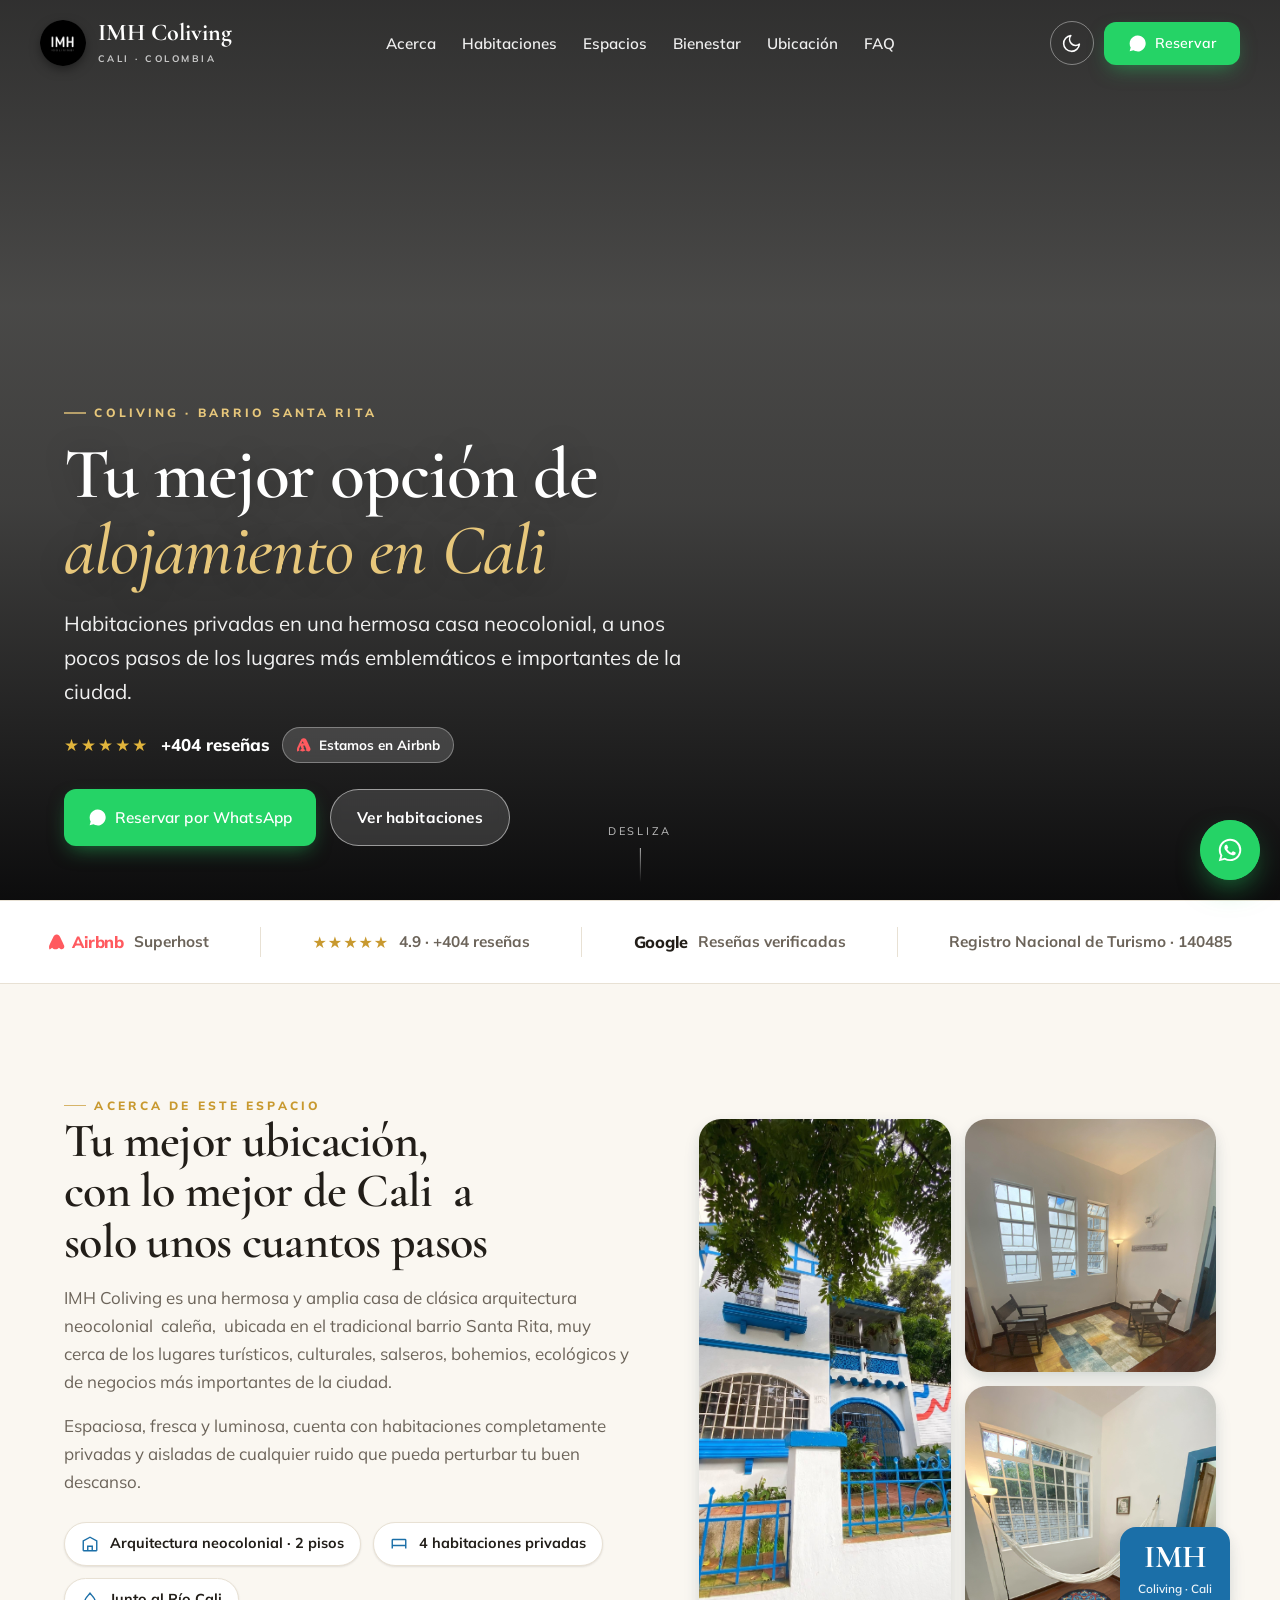
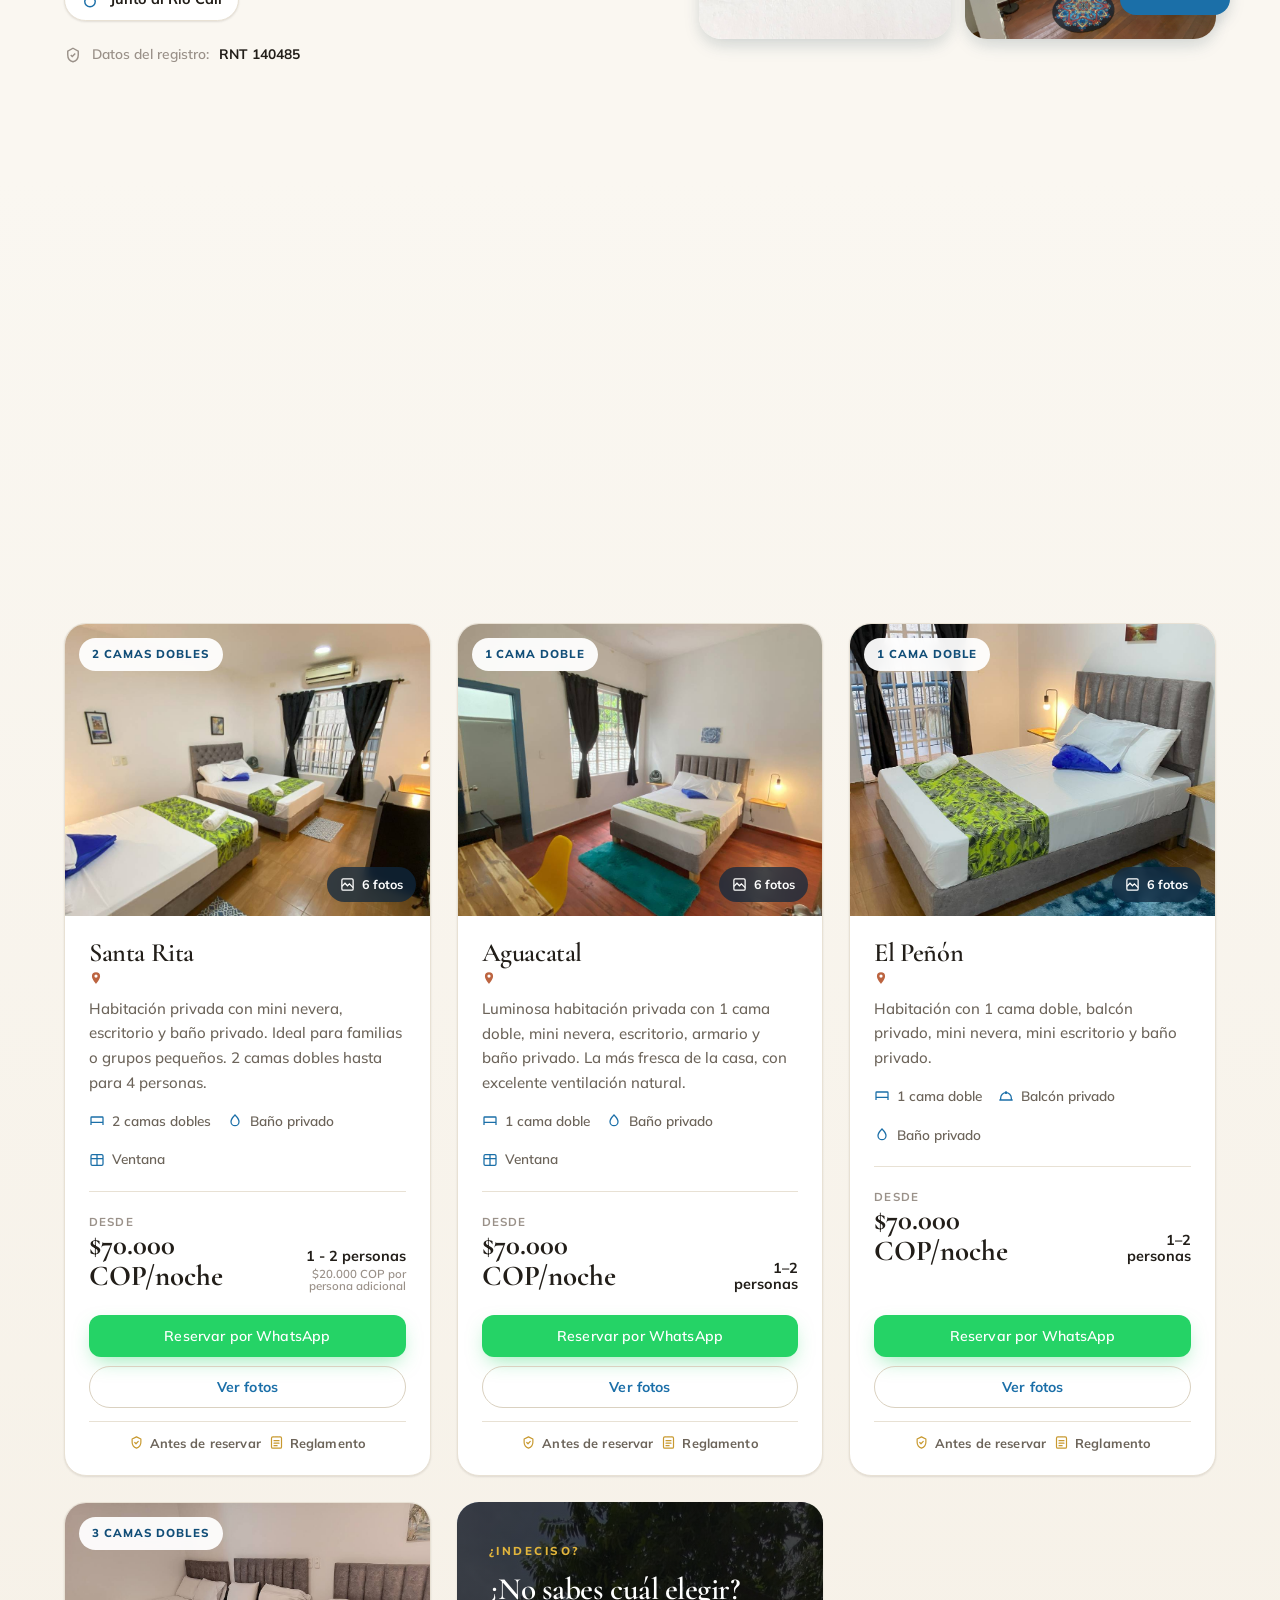
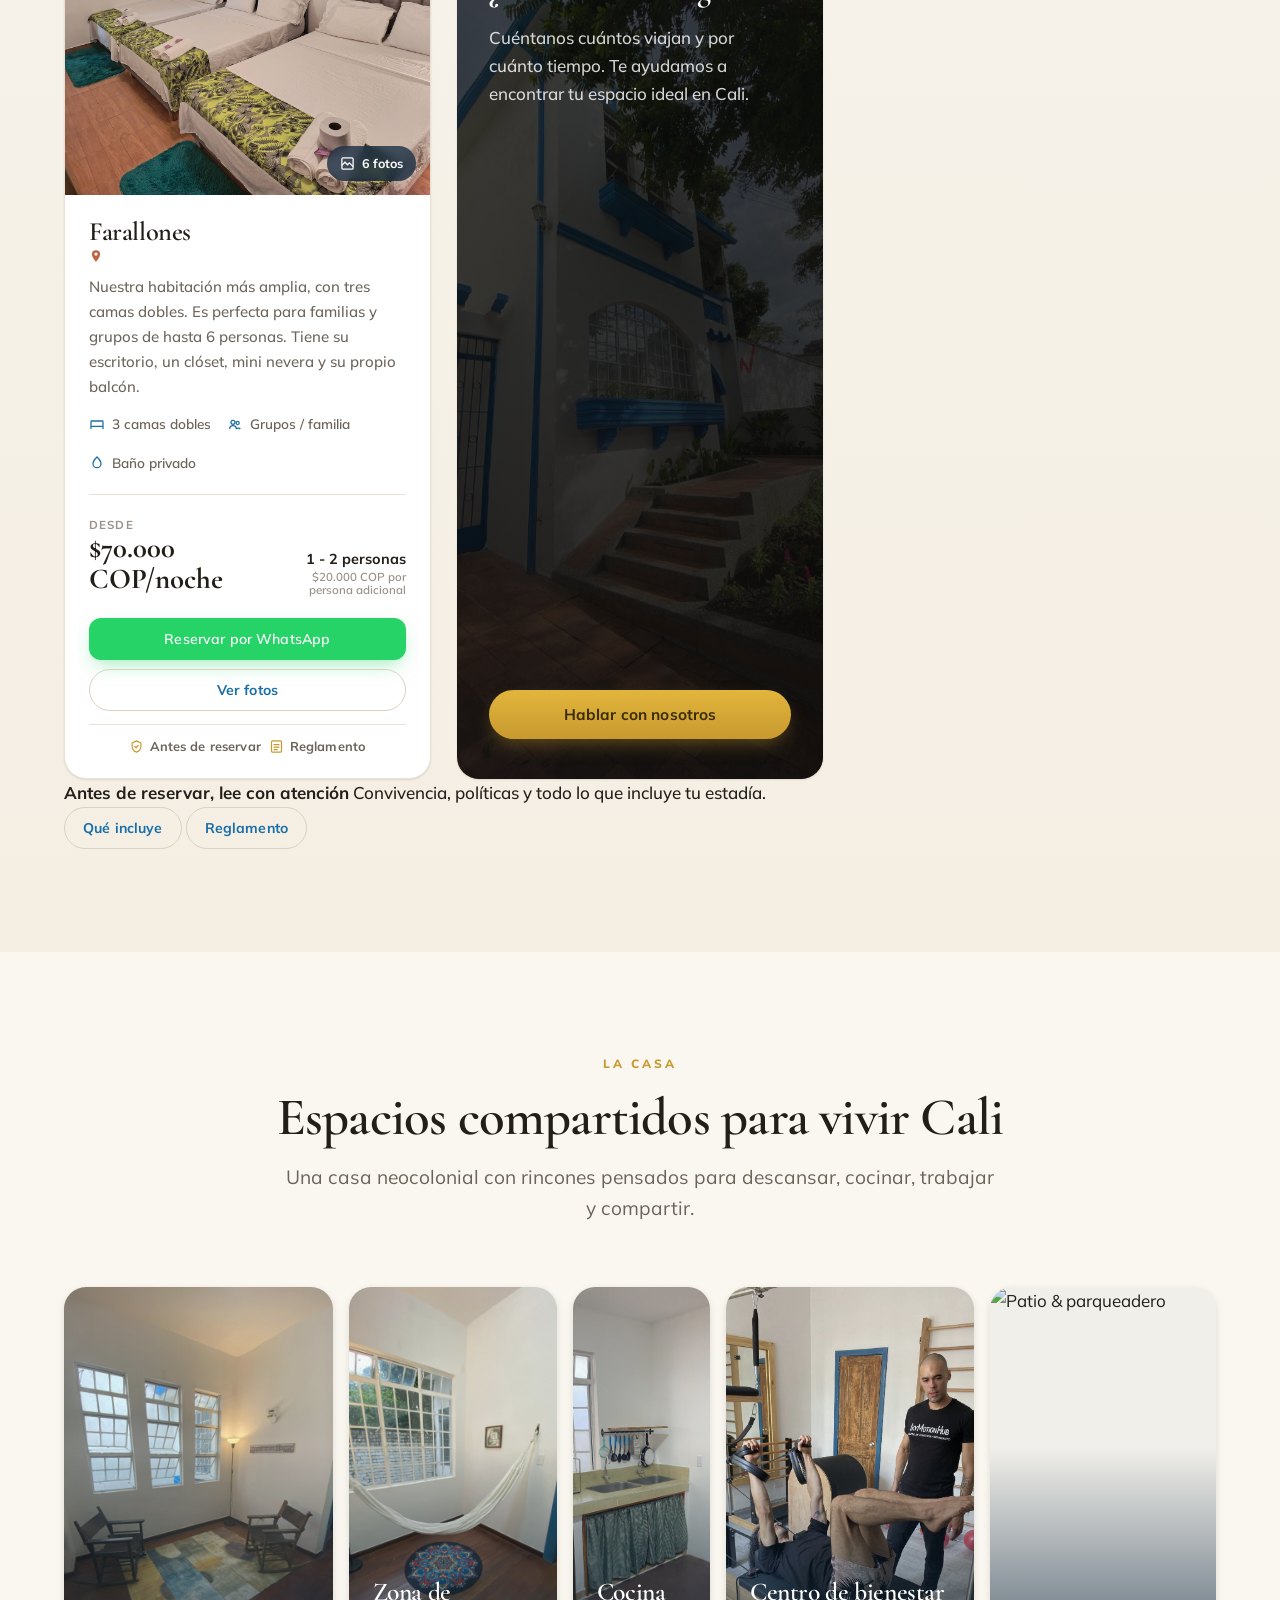
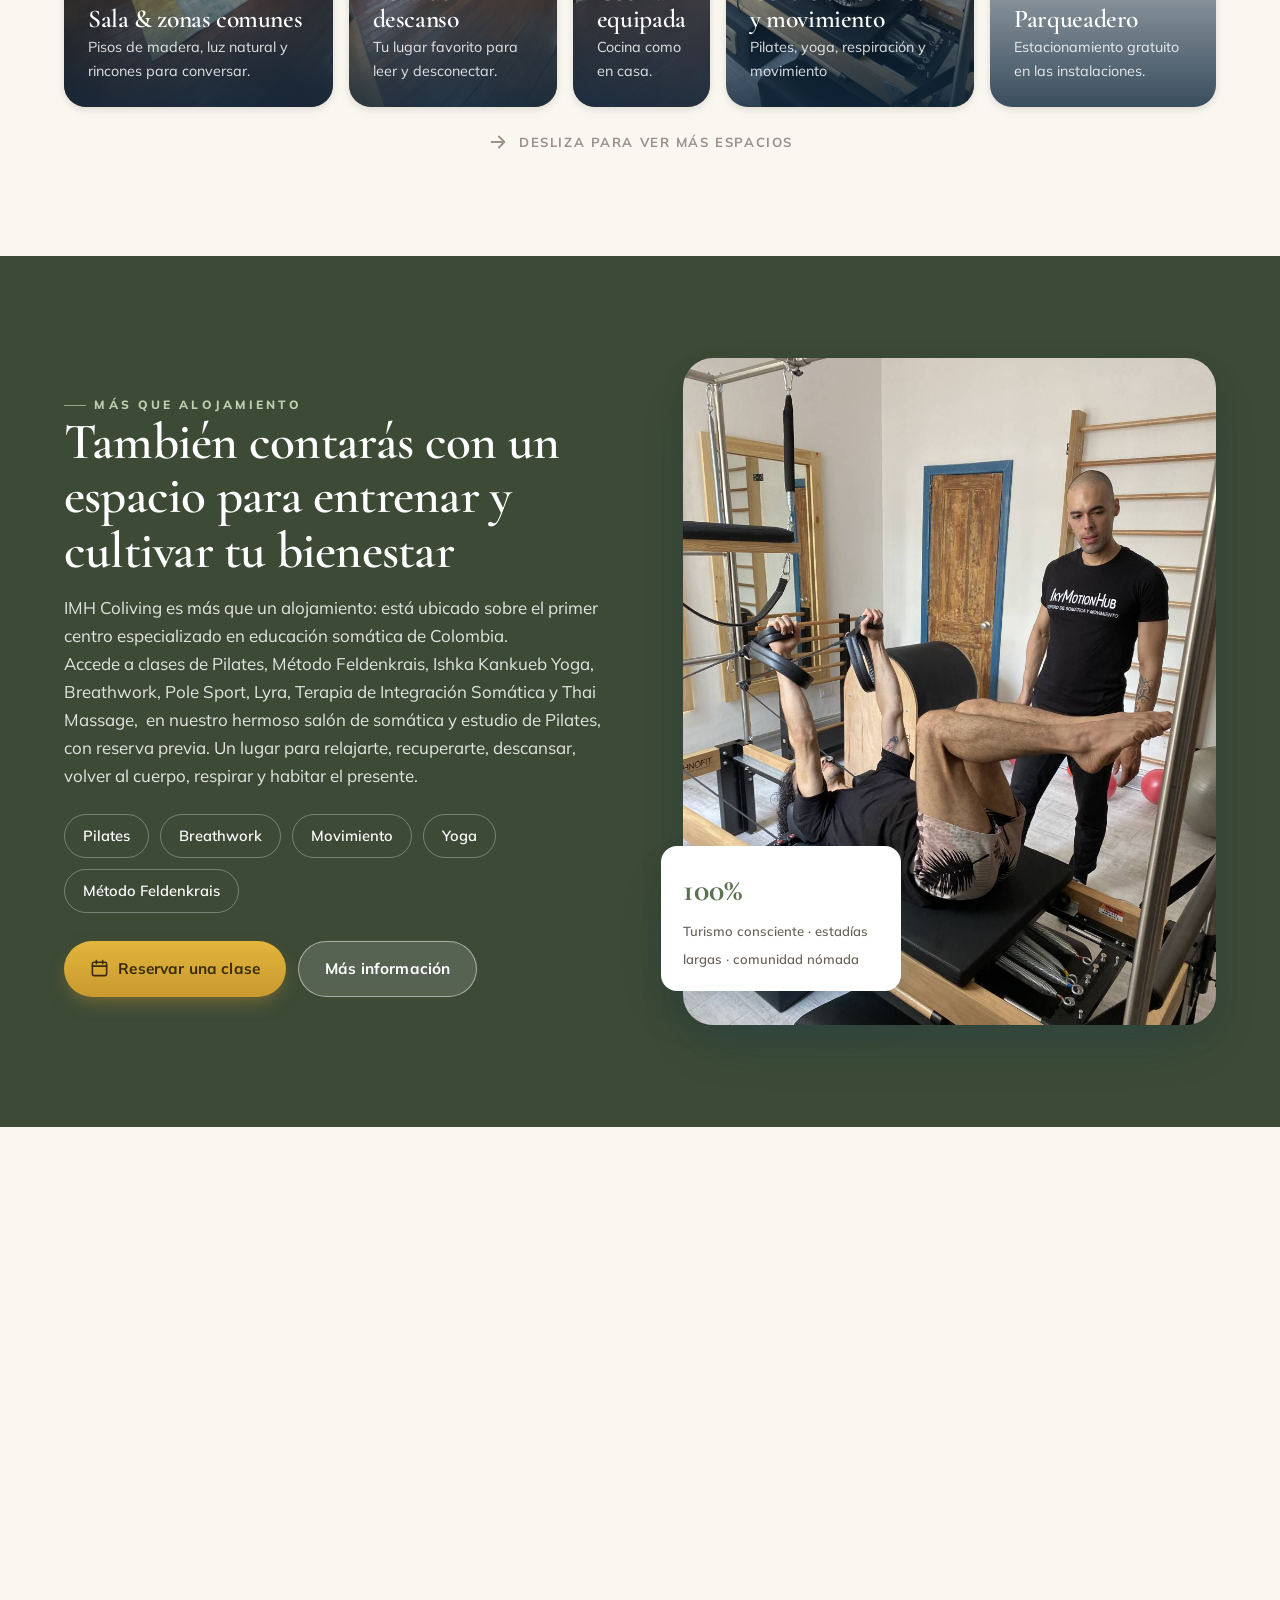
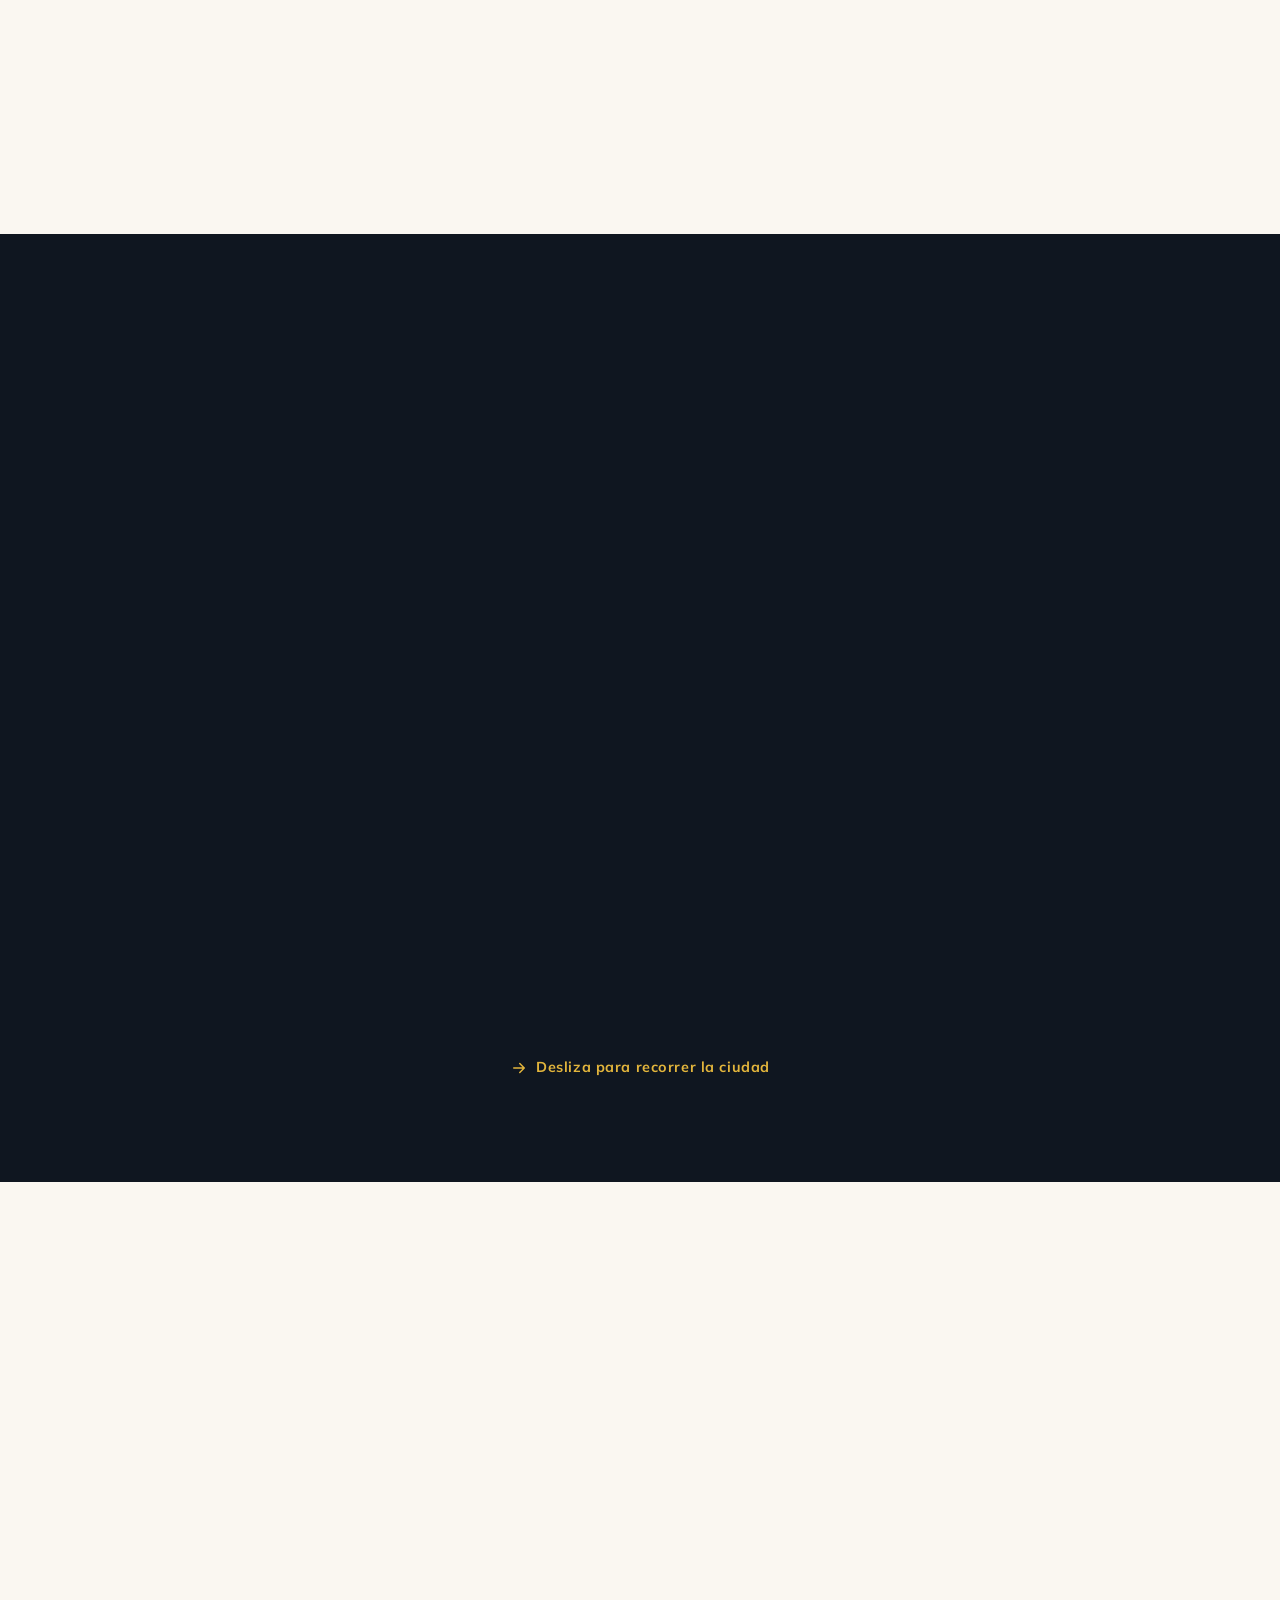
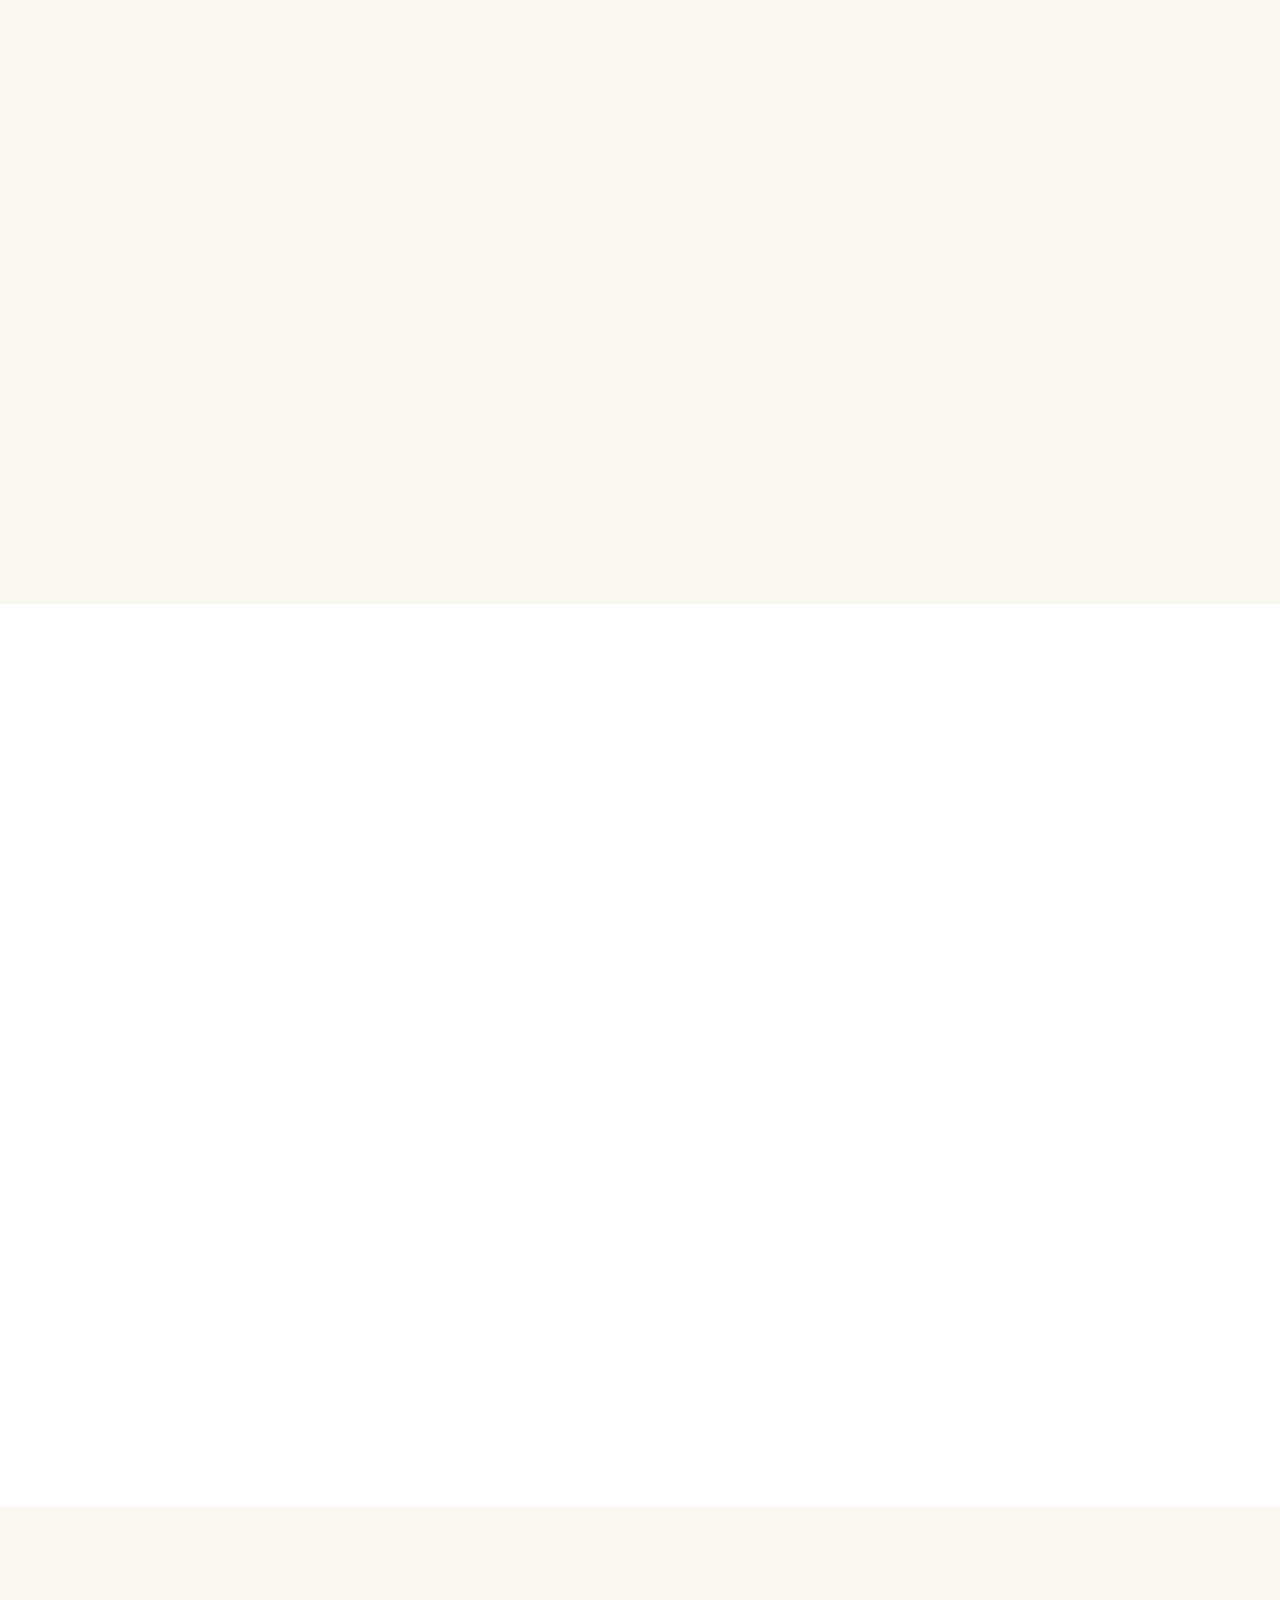
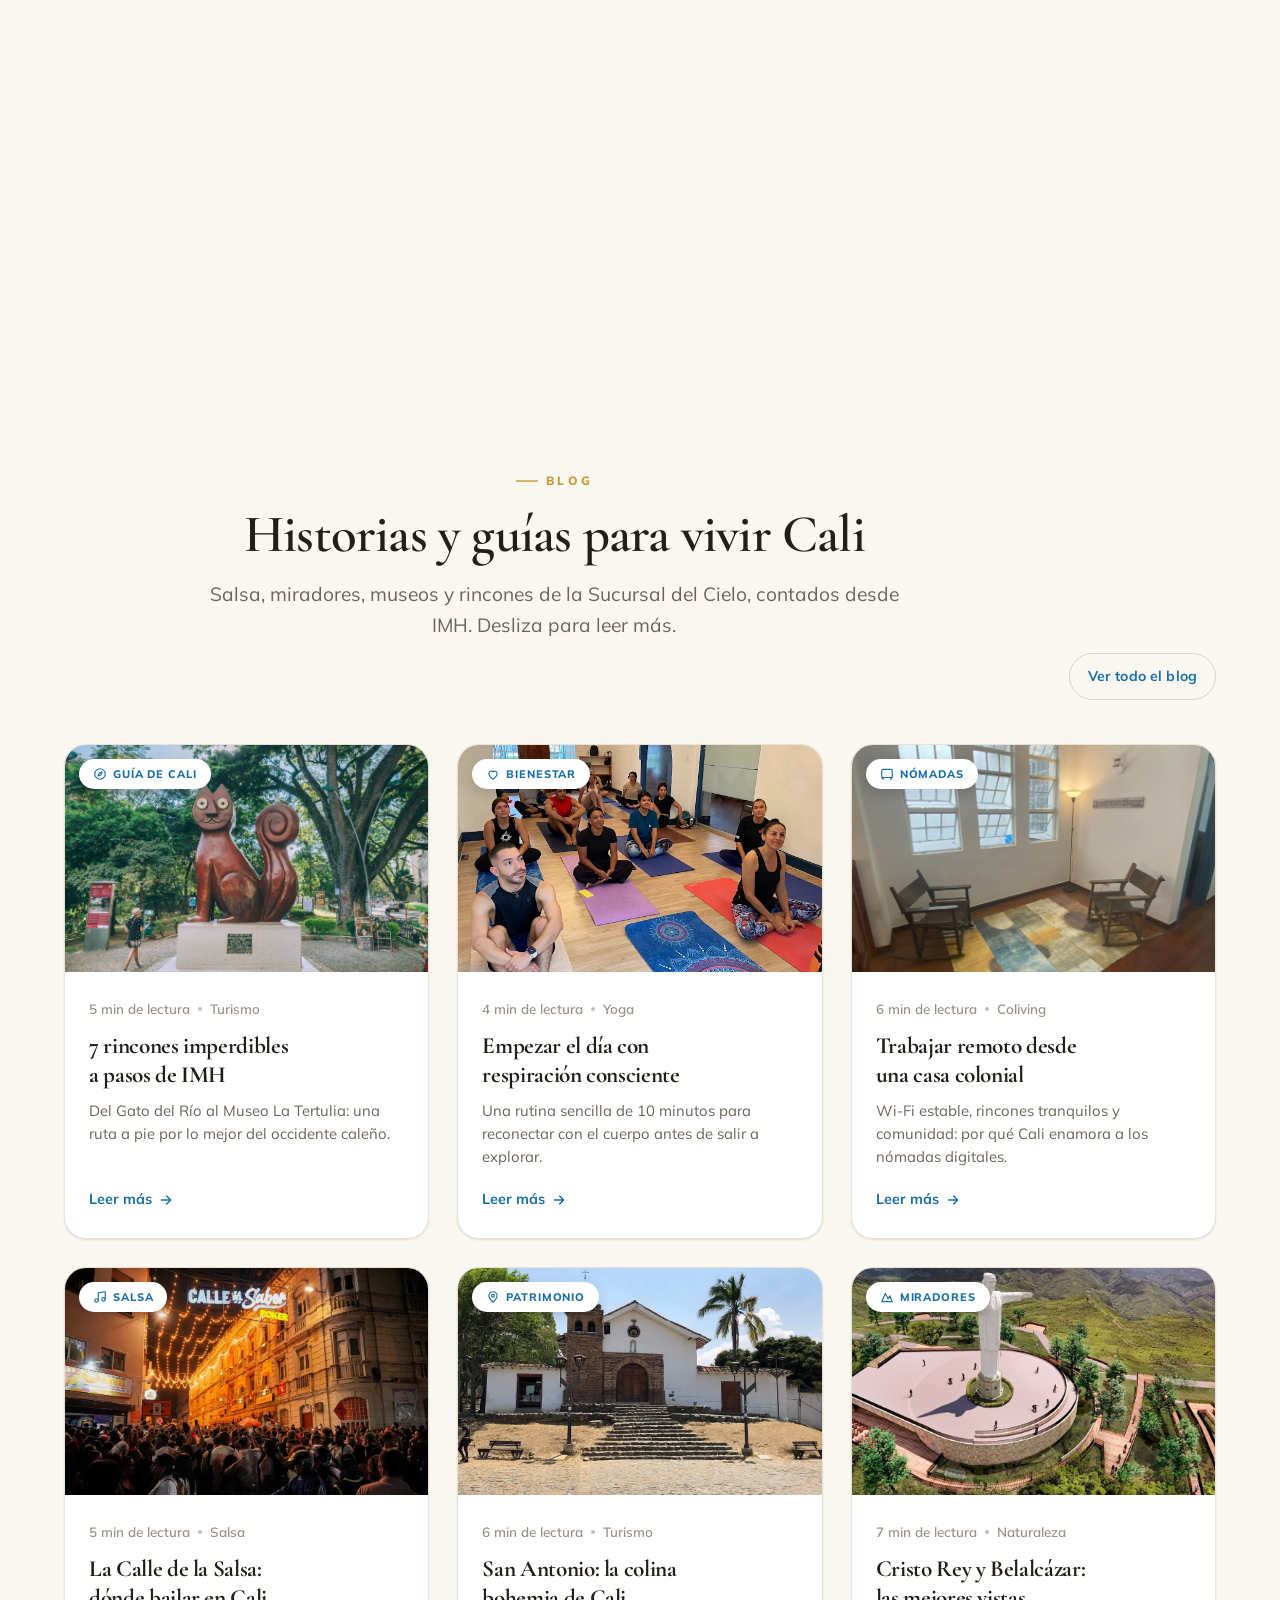
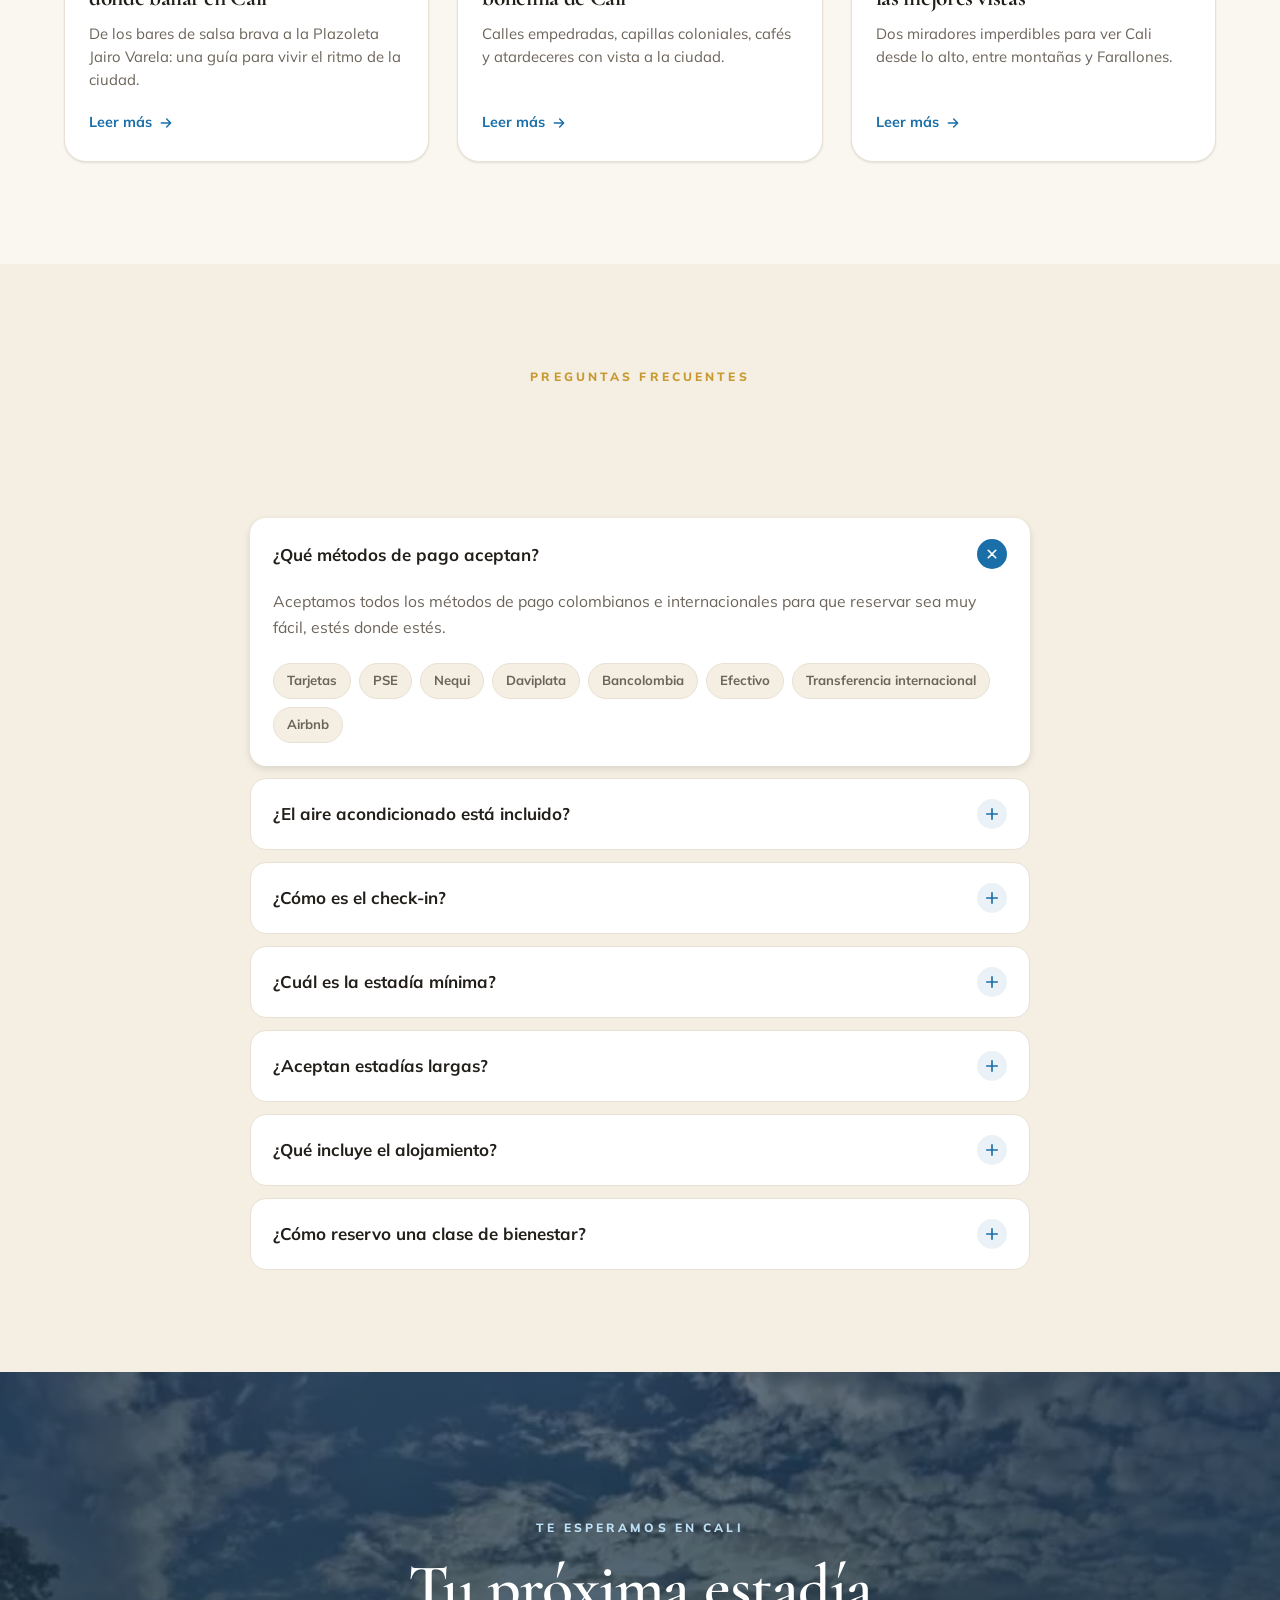
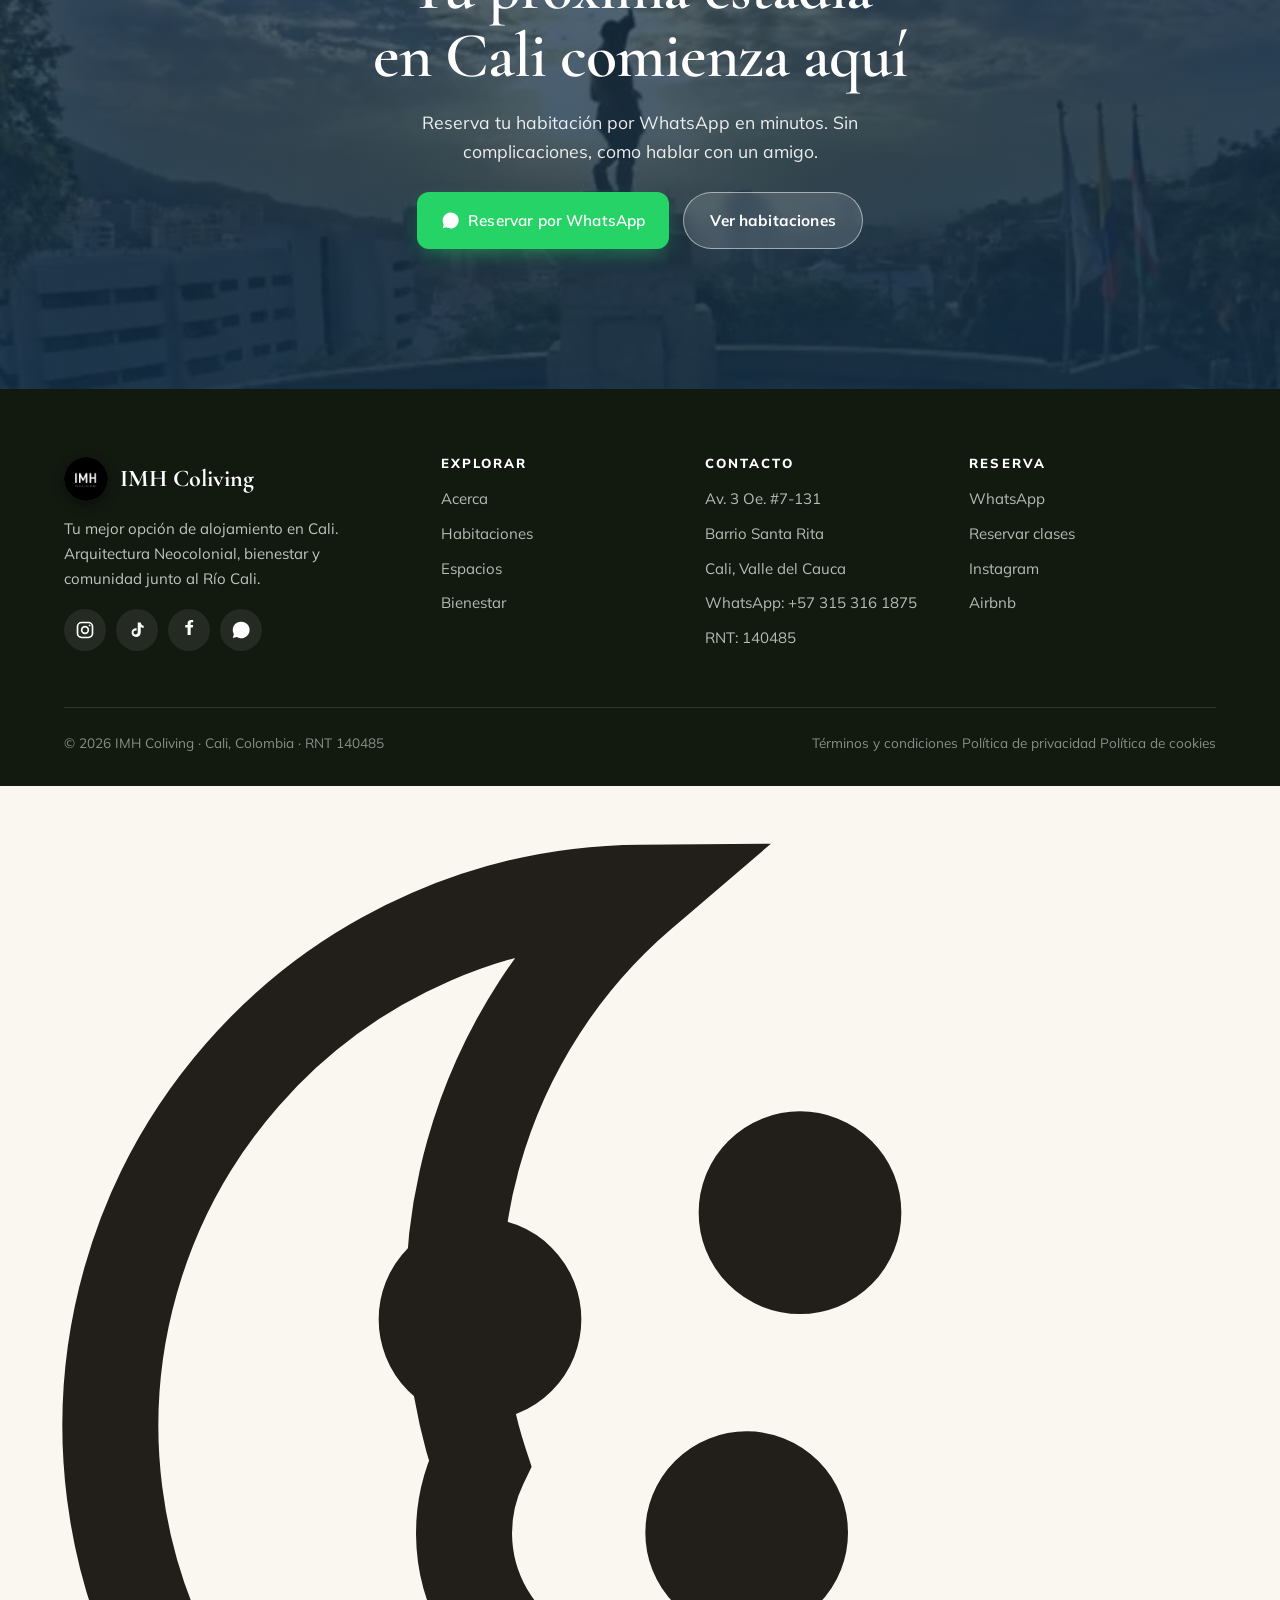
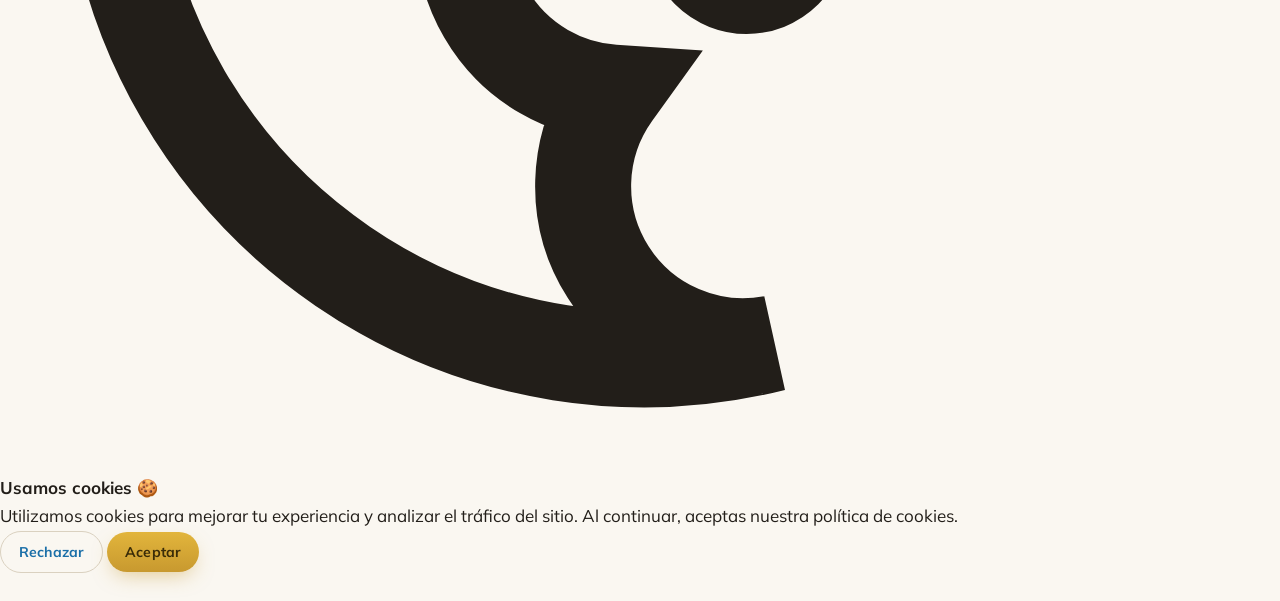
==== commit 867dd6a3: "Update index.html from local (deployed to Cloudflare Pages)" ====
--- a/index.html
+++ b/index.html
@@ -340,10 +340,11 @@
         <span>Pilates</span><span>Breathwork</span><span>Movimiento</span><span>Yoga</span><span>Método Feldenkrais</span>
       </div>
       <div class="wellness-actions">
-        <button class="btn btn-gold js-book" data-practice="Pilates">
+        <a class="btn btn-gold" href="https://cal.com/ikymotionhubmkt" target="_blank" rel="noopener">
           <svg viewBox="0 0 24 24" fill="none" stroke="currentColor" stroke-width="2" stroke-linecap="round" stroke-linejoin="round"><rect x="3" y="4" width="18" height="17" rx="2"/><path d="M3 9h18M8 2v4M16 2v4"/></svg>
           Reservar una clase
-        </button>
+        </a>
+        <button class="btn btn-ghost" data-wa="¡Hola IMH Coliving! 👋 Quiero información sobre las clases de yoga, breathwork, movimiento, Pilates y Feldenkrais.">Más información</button>
       </div>
     </div>
     <div class="wellness-media reveal d1">
@@ -441,25 +442,37 @@
       <span class="eyebrow center reveal">Lo que dicen los huéspedes</span>
       <h2 class="reveal d1">Historias de quienes ya se sintieron en casa</h2>
     </div>
-    <div class="rev-grid" id="reviews-grid">
-      <!-- Carga dinámica de reseñas de Google Maps -->
+    <div class="rev-grid">
+      <article class="rev-card reveal">
+        <div class="rev-stars">★★★★★</div>
+        <p class="rev-text">"Excelente ubicación, muy tranquilo y cerca de todo. Volvería sin pensarlo."</p>
+        <div class="rev-who"><span class="rev-av">M</span><div><b>María F.</b><small>Bogotá · Airbnb</small></div></div>
+      </article>
+      <article class="rev-card reveal d1">
+        <div class="rev-stars">★★★★★</div>
+        <p class="rev-text">"El ambiente es increíble. Perfecto para trabajar y descansar al mismo tiempo."</p>
+        <div class="rev-who"><span class="rev-av">D</span><div><b>Daniel R.</b><small>Medellín · Airbnb</small></div></div>
+      </article>
+      <article class="rev-card reveal d2">
+        <div class="rev-stars">★★★★★</div>
+        <p class="rev-text">"Las clases de yoga fueron un plus inesperado. Una experiencia muy completa."</p>
+        <div class="rev-who"><span class="rev-av">S</span><div><b>Sophie L.</b><small>Francia · Airbnb</small></div></div>
+      </article>
     </div>
 
     <div class="gwidget reveal d1">
       <div class="gscore">
         <b>4.9</b>
         <span class="stars">★★★★★</span>
-        <small>+404 reseñas verificadas</small>
+        <small>+404 reseñas</small>
       </div>
       <div class="gmeta">
         <div class="gtitle">
-          <svg class="gicon" viewBox="0 0 24 24" fill="none"><path fill="#4285F4" d="M22.56 12.25c0-.78-.07-1.53-.2-2.25H12v4.26h5.92c-.26 1.37-1.04 2.53-2.21 3.31v2.77h3.57c2.08-1.92 3.28-4.74 3.28-8.09z"/><path fill="#34A853" d="M12 23c2.97 0 5.46-.98 7.28-2.66l-3.57-2.77c-.98.66-2.23 1.06-3.71 1.06-2.86 0-5.29-1.93-6.16-4.53H2.18v2.84C3.99 20.53 7.7 23 12 23z"/><path fill="#FBBC05" d="M5.84 14.09c-.22-.66-.35-1.36-.35-2.09s.13-1.43.35-2.09V7.06H2.18C1.43 8.55 1 10.22 1 12s.43 3.45 1.18 4.94l2.85-2.22.81-.63z"/><path fill="#EA4335" d="M12 5.38c1.62 0 3.06.56 4.21 1.64l3.15-3.15C17.45 2.09 14.97 1 12 1 7.7 1 3.99 3.47 2.18 7.06l3.66 2.84c.87-2.6 3.3-4.52 6.16-4.52z"/></svg>
-          Ficha oficial de Google Maps
-        </div>
-        <p>Reseñas reales y actualizadas periódicamente desde la ficha de IMH Coliving en Google.</p>
-        <a class="btn btn-outline btn-sm" href="https://www.google.com/maps/place/IMH+Coliving/@3.4530606,-76.550878,17z/data=!3m1!4b1!4m6!3m5!1s0x8e30a5667754dc03:0x93bad6746be5cded!8m2!3d3.4530606!4d-76.550878" target="_blank" rel="noopener">
-          Ver ficha en Google Maps
-        </a>
+          <svg class="gicon" viewBox="0 0 24 24" fill="#FF5A5F"><path d="M12 2c1.8 0 3.1 1.2 4.3 3.6.9 1.8 4.6 9.6 5.2 11.1.9 2.3-.5 4.7-3 4.9-1.5.1-2.9-.7-4-2-1.2 1.4-2.7 2.2-4.5 2.2s-3.3-.8-4.5-2.2c-1.1 1.3-2.5 2.1-4 2C2.2 21.4.8 19 1.7 16.7 2.3 15.2 6 7.4 6.9 5.6 8.1 3.2 9.4 2 11.2 2h.8z"/></svg>
+          Superhost en Airbnb
+        </div>
+        <p>Reseñas verificadas de huéspedes reales que se hospedaron en IMH Coliving.</p>
+        <button class="btn btn-outline btn-sm" data-wa="¡Hola IMH Coliving! 👋 Me gustaría ver más reseñas antes de reservar.">Ver todas las reseñas</button>
       </div>
     </div>
   </div>
@@ -518,7 +531,7 @@
       <article class="blog-card reveal d1" data-open-gallery="bienestar">
         <div class="blog-media">
           <span class="blog-tag"><svg viewBox="0 0 24 24" fill="none" stroke="currentColor" stroke-width="2" stroke-linecap="round" stroke-linejoin="round"><path d="M12 21c-4-3-7-6-7-10a4 4 0 017-2.6A4 4 0 0119 11c0 4-3 7-7 10z"/></svg> Bienestar</span>
-          <img src="assets/bienestar/somatica.jpg" alt="Clase de bienestar en IMH" loading="lazy">
+          <img src="assets/bienestar/yoga-1.webp" alt="Clase de yoga en IMH" loading="lazy">
         </div>
         <div class="blog-body">
           <div class="blog-meta"><span>4 min de lectura</span><span class="dot"></span><span>Yoga</span></div>
@@ -710,115 +723,6 @@
   <span>Reservar por WhatsApp</span>
 </button>
 
-
-<!-- ===== ONBOARDING / RESERVA ===== -->
-<div class="ob" id="ob" role="dialog" aria-modal="true" aria-label="Reserva" data-theme="dark">
-  <div class="ob-scrim" data-ob-close></div>
-  <div class="ob-inner">
-    <aside class="ob-aside">
-      <div class="oa-photo"><img id="oaPhoto" src="assets/hero-main.jpg" alt=""></div>
-      <div>
-        <span class="ob-brand"><img class="iky-logo-w" src="assets/logo-iky-wordmark.png" alt="IKY Motion Hub"></span>
-        <div class="oa-head">
-          <h3 data-en="Reserve your place at the Hub">Reserva tu lugar en el Hub</h3>
-          <p class="oa-sub" data-en="Tell us a little about you and we continue on WhatsApp to schedule your first session.">Cuéntanos un poco sobre ti y seguimos por WhatsApp para agendar tu primera sesión.</p>
-        </div>
-      </div>
-      <div class="oa-steps" id="oaSteps">
-        <div class="oa-step" data-s="1"><span class="dot">1</span><span class="lbl" data-en="Your practice">Tu práctica</span></div>
-        <div class="oa-step" data-s="2"><span class="dot">2</span><span class="lbl" data-en="Your goal">Tu objetivo</span></div>
-        <div class="oa-step" data-s="3"><span class="dot">3</span><span class="lbl" data-en="Your details">Tus datos</span></div>
-      </div>
-      <div class="oa-trust">
-        <svg viewBox="0 0 24 24" fill="currentColor"><path d="M12 2a10 10 0 0 0-8.5 15.3L2 22l4.8-1.5A10 10 0 1 0 12 2z"/></svg>
-        <span data-en="No online payments. We coordinate everything with you on WhatsApp.">Sin pagos online. Coordinamos todo contigo por WhatsApp.</span>
-      </div>
-    </aside>
-
-    <div class="ob-main">
-      <button class="ob-close" data-ob-close aria-label="Cerrar"><svg viewBox="0 0 24 24" fill="none" stroke="currentColor" stroke-width="1.8" stroke-linecap="round"><path d="M6 6l12 12M18 6L6 18"/></svg></button>
-      <div class="ob-progress" aria-hidden="true"><span id="obBar"></span></div>
-
-      <!-- STEP 1 · PRÁCTICA -->
-      <section class="ob-step" data-step="1">
-        <div class="ob-kick" data-en="Step 1 of 3 · Your practice">Paso 1 de 3 · Tu práctica</div>
-        <h2 class="ob-h" data-en="What would you like to transform?">¿Qué te gustaría transformar?</h2>
-        <p class="ob-p" data-en="No wrong choice. Pick the practice that calls to you today and we will guide you to the rest.">No hay elección incorrecta. Marca la práctica que hoy te llama y nosotros te guiamos hacia el resto.</p>
-        <div class="ob-choices" id="obPractice">
-          <button type="button" class="ob-choice" data-val="Pilates"><span class="cradio"></span><span class="clbl"><span class="cnm">Pilates</span><span class="cds" data-en="Semi-personalized · functional strength">Semipersonalizado · fuerza funcional</span></span></button>
-          <button type="button" class="ob-choice" data-val="Método Feldenkrais"><span class="cradio"></span><span class="clbl"><span class="cnm">Método Feldenkrais®</span><span class="cds" data-en="Release pain · re-learn movement">Liberar dolor · reaprender el movimiento</span></span></button>
-          <button type="button" class="ob-choice" data-val="Ishka Kankueb Yoga"><span class="cradio"></span><span class="clbl"><span class="cnm">Ishka Kankueb Yoga</span><span class="cds" data-en="Technical, conscious, non-religious">Técnico, consciente, no religioso</span></span></button>
-          <button type="button" class="ob-choice" data-val="IKY Breathwork"><span class="cradio"></span><span class="clbl"><span class="cnm">IKY Breathwork</span><span class="cds" data-en="Master your breathing">Domina tu respiración</span></span></button>
-          <button type="button" class="ob-choice" data-val="Programa Movefulness"><span class="cradio"></span><span class="clbl"><span class="cnm">Programa Movefulness</span><span class="cds" data-en="Flagship wellbeing program">Programa insignia de bienestar</span></span></button>
-          <button type="button" class="ob-choice" data-val="Aún no lo sé"><span class="cradio"></span><span class="clbl"><span class="cnm" data-en="I am not sure yet">Aún no lo sé</span><span class="cds" data-en="Help me choose">Ayúdenme a elegir</span></span></button>
-        </div>
-        <div class="ob-nav">
-          <span class="grow"></span>
-          <button type="button" class="btn btn-terra" id="obNext1" data-en="Continue">Continuar <span class="arr">→</span></button>
-        </div>
-      </section>
-
-      <!-- STEP 2 · OBJETIVO -->
-      <section class="ob-step" data-step="2">
-        <div class="ob-kick" data-en="Step 2 of 3 · Your goal">Paso 2 de 3 · Tu objetivo</div>
-        <h2 class="ob-h" data-en="What do you want to achieve?">¿Qué quieres lograr con tu cuerpo?</h2>
-        <p class="ob-p" data-en="Tell us your goal and your starting point — we will tailor your first session to you.">Cuéntanos tu meta y tu punto de partida: así preparamos tu primera sesión a tu medida.</p>
-        <div class="ob-qlabel" data-en="Main goal">Objetivo principal</div>
-        <div class="ob-choices" id="obGoal">
-          <button type="button" class="ob-choice" data-val="Reducir dolor"><span class="cradio"></span><span class="clbl"><span class="cnm" data-en="Reduce pain">Reducir dolor</span></span></button>
-          <button type="button" class="ob-choice" data-val="Movilidad y fuerza"><span class="cradio"></span><span class="clbl"><span class="cnm" data-en="Mobility &amp; strength">Movilidad y fuerza</span></span></button>
-          <button type="button" class="ob-choice" data-val="Calma y manejo del estrés"><span class="cradio"></span><span class="clbl"><span class="cnm" data-en="Calm &amp; stress relief">Calma y estrés</span></span></button>
-          <button type="button" class="ob-choice" data-val="Rendimiento deportivo"><span class="cradio"></span><span class="clbl"><span class="cnm" data-en="Athletic performance">Rendimiento deportivo</span></span></button>
-          <button type="button" class="ob-choice" data-val="Bienestar general"><span class="cradio"></span><span class="clbl"><span class="cnm" data-en="Overall wellbeing">Bienestar general</span></span></button>
-          <button type="button" class="ob-choice" data-val="Recuperación de lesión"><span class="cradio"></span><span class="clbl"><span class="cnm" data-en="Injury recovery">Recuperación de lesión</span></span></button>
-        </div>
-        <div class="ob-qlabel" data-en="Your experience">Tu experiencia</div>
-        <div class="ob-pills" id="obExp">
-          <button type="button" class="ob-pill" data-val="Primera vez" data-en="First time">Primera vez</button>
-          <button type="button" class="ob-pill sel" data-val="Algo de experiencia" data-en="Some experience">Algo de experiencia</button>
-          <button type="button" class="ob-pill" data-val="Practico regularmente" data-en="I practice regularly">Practico regularmente</button>
-        </div>
-        <div class="ob-nav">
-          <button type="button" class="ob-back" data-back><span data-en="Back">← Atrás</span></button>
-          <span class="grow"></span>
-          <button type="button" class="btn btn-terra" id="obNext2" data-en="Continue">Continuar <span class="arr">→</span></button>
-        </div>
-      </section>
-
-      <!-- STEP 3 · DATOS -->
-      <section class="ob-step" data-step="3">
-        <div class="ob-kick" data-en="Step 3 of 3 · Your details">Paso 3 de 3 · Tus datos</div>
-        <h2 class="ob-h" data-en="You are one step away.">Estás a un paso.</h2>
-        <p class="ob-p" data-en="Leave your details and in minutes we will write to you on WhatsApp to schedule — no queues, no waiting.">Déjanos tus datos y en minutos te escribimos por WhatsApp para agendar — sin filas ni esperas.</p>
-        <div class="ob-form">
-          <div class="ob-field full"><label data-en="Full name">Nombres y apellidos</label><input class="ob-input" id="fNombre" type="text" placeholder="" autocomplete="name"></div>
-          <div class="ob-field full"><label data-en="Mobile / WhatsApp">Celular / WhatsApp</label><div class="ob-tel"><select class="ob-input ob-cc" id="fCc" aria-label="Indicativo"><option value="+57" selected>🇨🇴 +57</option><option value="+52">🇲🇽 +52</option><option value="+51">🇵🇪 +51</option><option value="+593">🇪🇨 +593</option><option value="+56">🇨🇱 +56</option><option value="+54">🇦🇷 +54</option><option value="+58">🇻🇪 +58</option><option value="+507">🇵🇦 +507</option><option value="+506">🇨🇷 +506</option><option value="+502">🇬🇹 +502</option><option value="+34">🇪🇸 +34</option><option value="+1">🇺🇸 +1</option><option value="+55">🇧🇷 +55</option></select><input class="ob-input" id="fTel" type="tel" placeholder="300 000 0000" autocomplete="tel"></div></div>
-          <div class="ob-field full"><label data-en="Email">Correo electrónico</label><input class="ob-input" id="fEmail" type="email" placeholder="" autocomplete="email"></div>
-        </div>
-        <div class="ob-nav">
-          <button type="button" class="ob-back" data-back><span data-en="Back">← Atrás</span></button>
-          <span class="grow"></span>
-          <button type="button" class="btn btn-wa" id="obSend"><svg class="wa-ico" viewBox="0 0 24 24" fill="currentColor"><path d="M12 2a10 10 0 0 0-8.5 15.3L2 22l4.8-1.5A10 10 0 1 0 12 2z"/></svg> <span data-en="Send & continue on WhatsApp">Enviar y continuar por WhatsApp</span></button>
-        </div>
-        <p class="ob-note" data-en="When you send, we open WhatsApp with your info so we can coordinate your booking.">Al enviar, abriremos WhatsApp con tu información para coordinar tu reserva.</p>
-      </section>
-
-      <!-- STEP 4 · ÉXITO -->
-      <section class="ob-step" data-step="4">
-        <div class="ob-success">
-          <div class="ob-check"><svg viewBox="0 0 24 24" fill="none" stroke="currentColor" stroke-width="2" stroke-linecap="round" stroke-linejoin="round"><path d="M20 6L9 17l-5-5"/></svg></div>
-          <h2 class="ob-h" data-en="Thank you!">¡Gracias!</h2>
-          <p class="ob-p" style="margin:0 auto" data-en="We received your info. Continue on WhatsApp to finish scheduling your session.">Recibimos tu información. Continúa por WhatsApp para terminar de agendar tu sesión.</p>
-          <div class="rc" id="obReceipt"></div>
-          <div class="hero-cta" style="justify-content:center">
-            <a class="btn btn-wa" id="obWa" target="_blank" rel="noopener" href="https://wa.me/573153161875"><svg class="wa-ico" viewBox="0 0 24 24" fill="currentColor"><path d="M12 2a10 10 0 0 0-8.5 15.3L2 22l4.8-1.5A10 10 0 1 0 12 2z"/></svg> <span data-en="Continue on WhatsApp">Continuar por WhatsApp</span></a>
-            <button type="button" class="btn btn-ghost" data-ob-close data-en="Done">Listo</button>
-          </div>
-        </div>
-      </section>
-
 <script src="app.js"></script>
 </body>
 </html>
-
-
--- a/core.css
+++ b/core.css
@@ -192,14 +192,8 @@
 
 /* ---------- Hero ---------- */
 .hero{position:relative;min-height:100svh;display:flex;align-items:flex-end;padding-top:120px;padding-bottom:54px;isolation:isolate;overflow:hidden}
-.hero-media{position:absolute;inset:0;z-index:-2;width:100%;height:100%}
+.hero-media{position:absolute;inset:0;z-index:-2}
 .hero-media .imgslot{width:100%;height:100%;border-radius:0}
-.hero-slider{position:absolute;inset:0;width:100%;height:100%;overflow:hidden}
-.hs-slide{position:absolute;inset:0;width:100%;height:100%;background-size:cover;background-position:center 40%;opacity:0;transition:opacity 1.2s ease-in-out, transform 8s ease}
-.hs-slide.on{opacity:1;transform:scale(1.04)}
-.hs-dots{position:absolute;bottom:30px;right:40px;z-index:5;display:flex;gap:8px}
-.hs-dot{width:10px;height:10px;border-radius:50%;background:rgba(255,255,255,.4);border:none;cursor:pointer;transition:all .3s ease}
-.hs-dot.on{background:#fff;transform:scale(1.25)}
 .hero::after{content:"";position:absolute;inset:0;z-index:-1;
   background:linear-gradient(180deg,rgba(8,8,9,.72) 0%,rgba(8,8,9,.55) 34%,rgba(8,8,9,.62) 56%,rgba(5,5,6,.95) 100%)}
 .hero::before{content:"";position:absolute;inset:0;z-index:-1;background:rgba(6,6,7,.4)}
@@ -261,7 +255,7 @@
 .about-media .am-stamp small{font-size:.74rem;font-weight:600;opacity:.92}
 
 /* ---------- Experience cards ---------- */
-.exp-grid{display:grid;grid-template-columns:repeat(3,1fr);gap:22px}
+.exp-grid{display:grid;grid-template-columns:repeat(4,1fr);gap:22px}
 .exp-card{background:var(--surface);border:1px solid var(--line);border-radius:var(--r-lg);padding:32px 26px;transition:transform .35s var(--ease),box-shadow .35s var(--ease),border-color .3s}
 .exp-card:hover{transform:translateY(-6px);box-shadow:var(--e3);border-color:transparent}
 .exp-ic{width:54px;height:54px;border-radius:15px;display:grid;place-items:center;margin-bottom:18px}
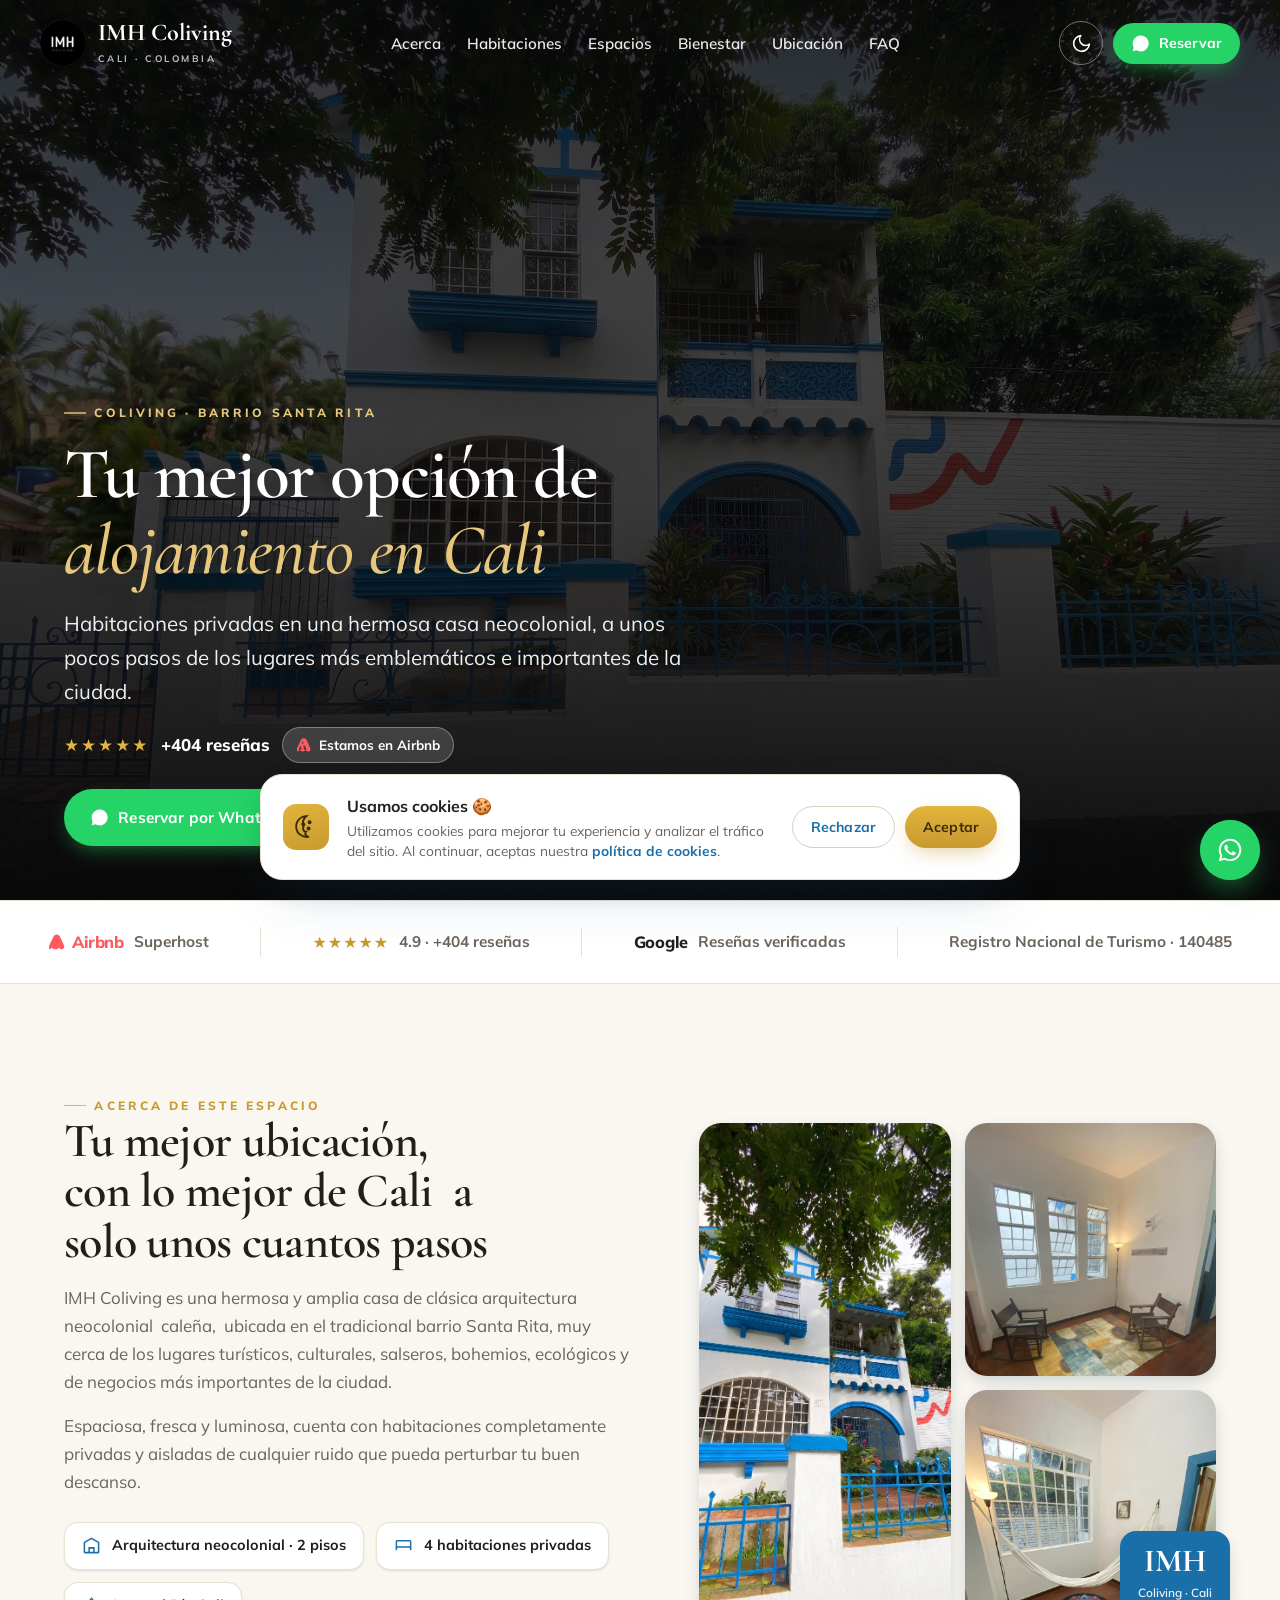
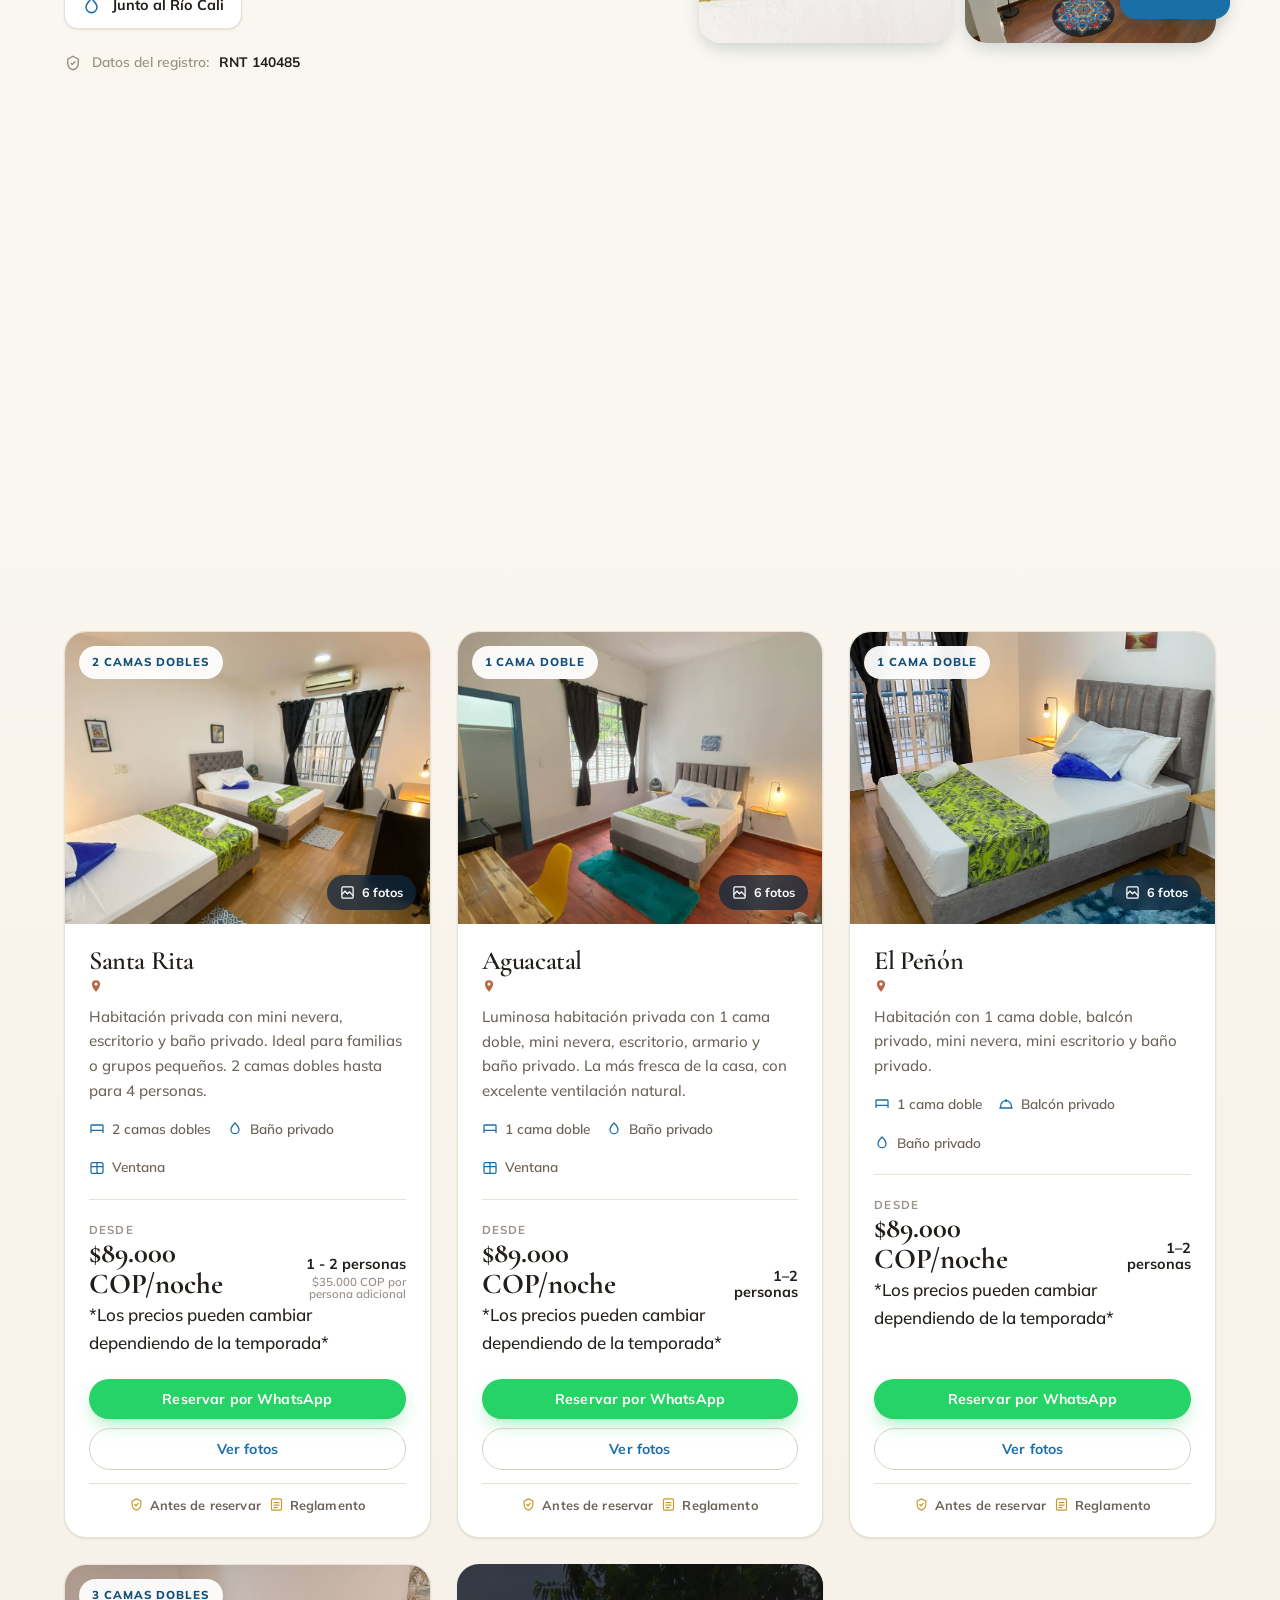
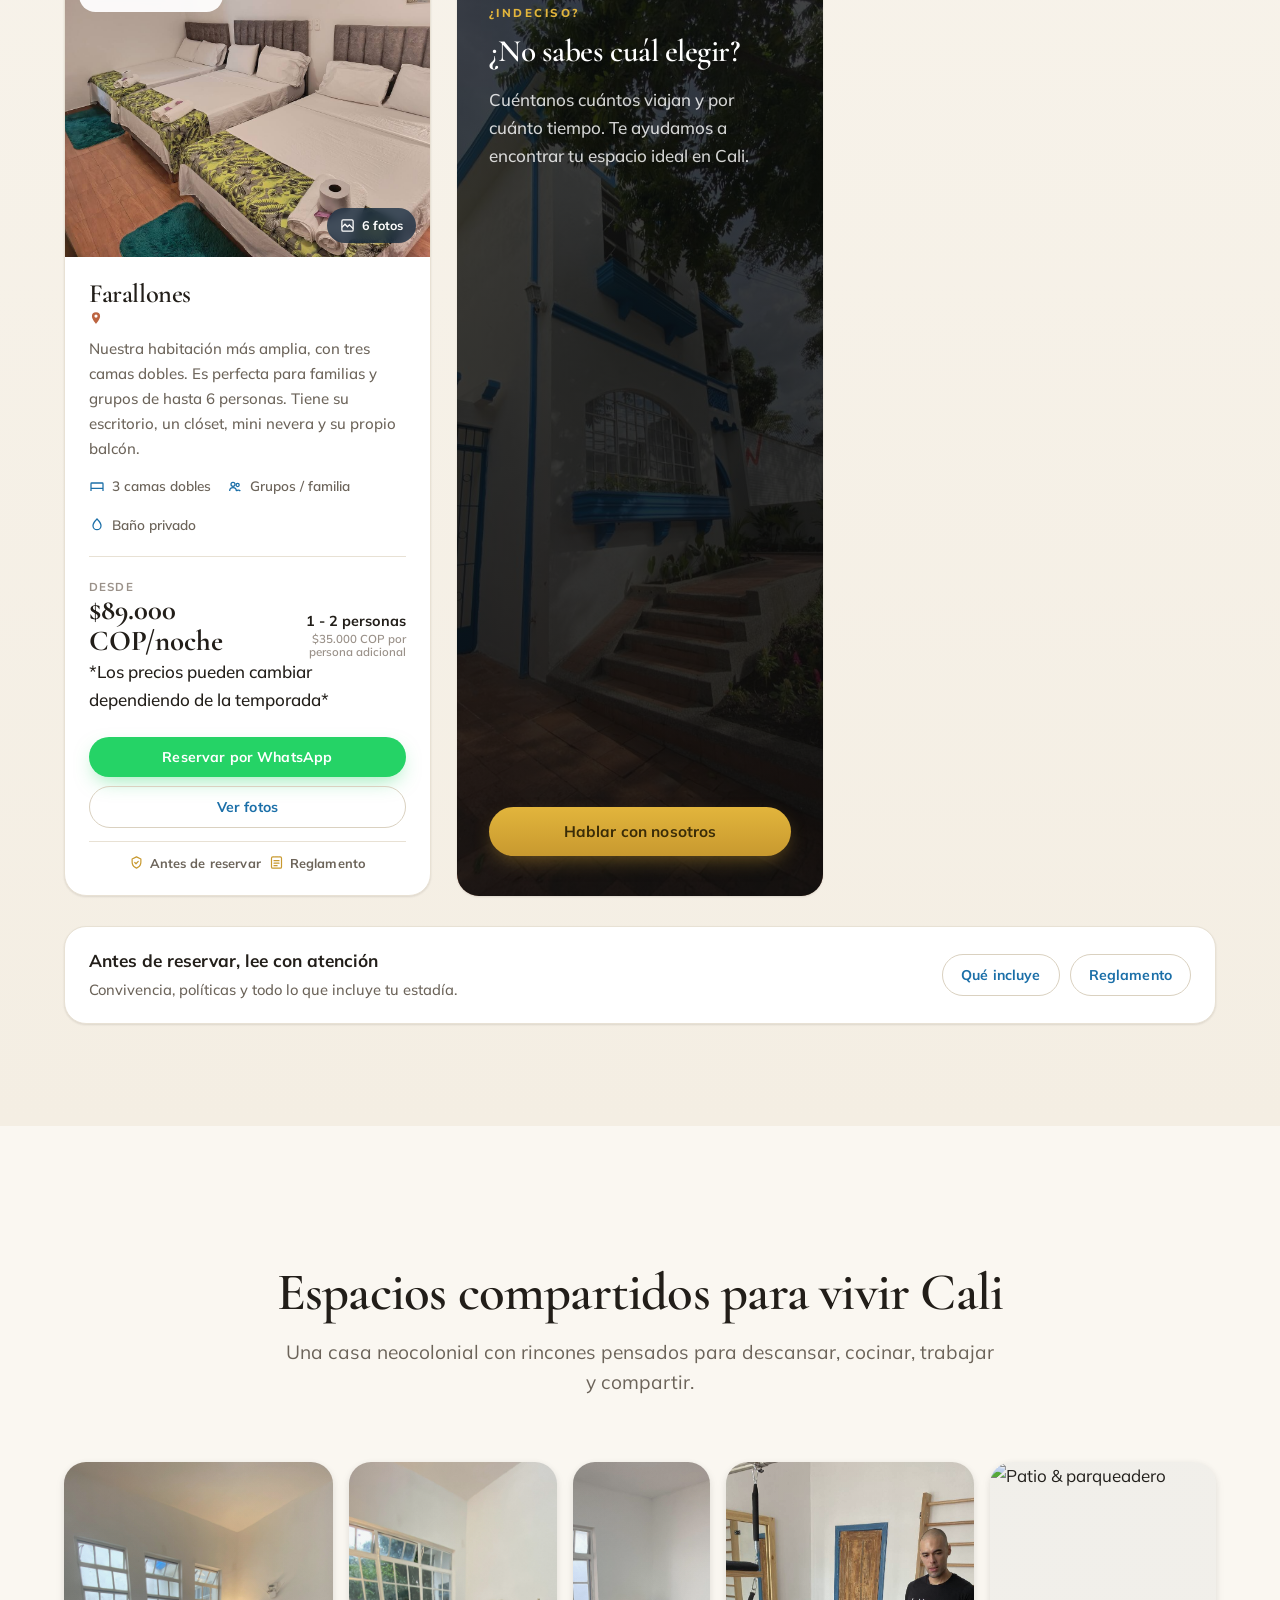
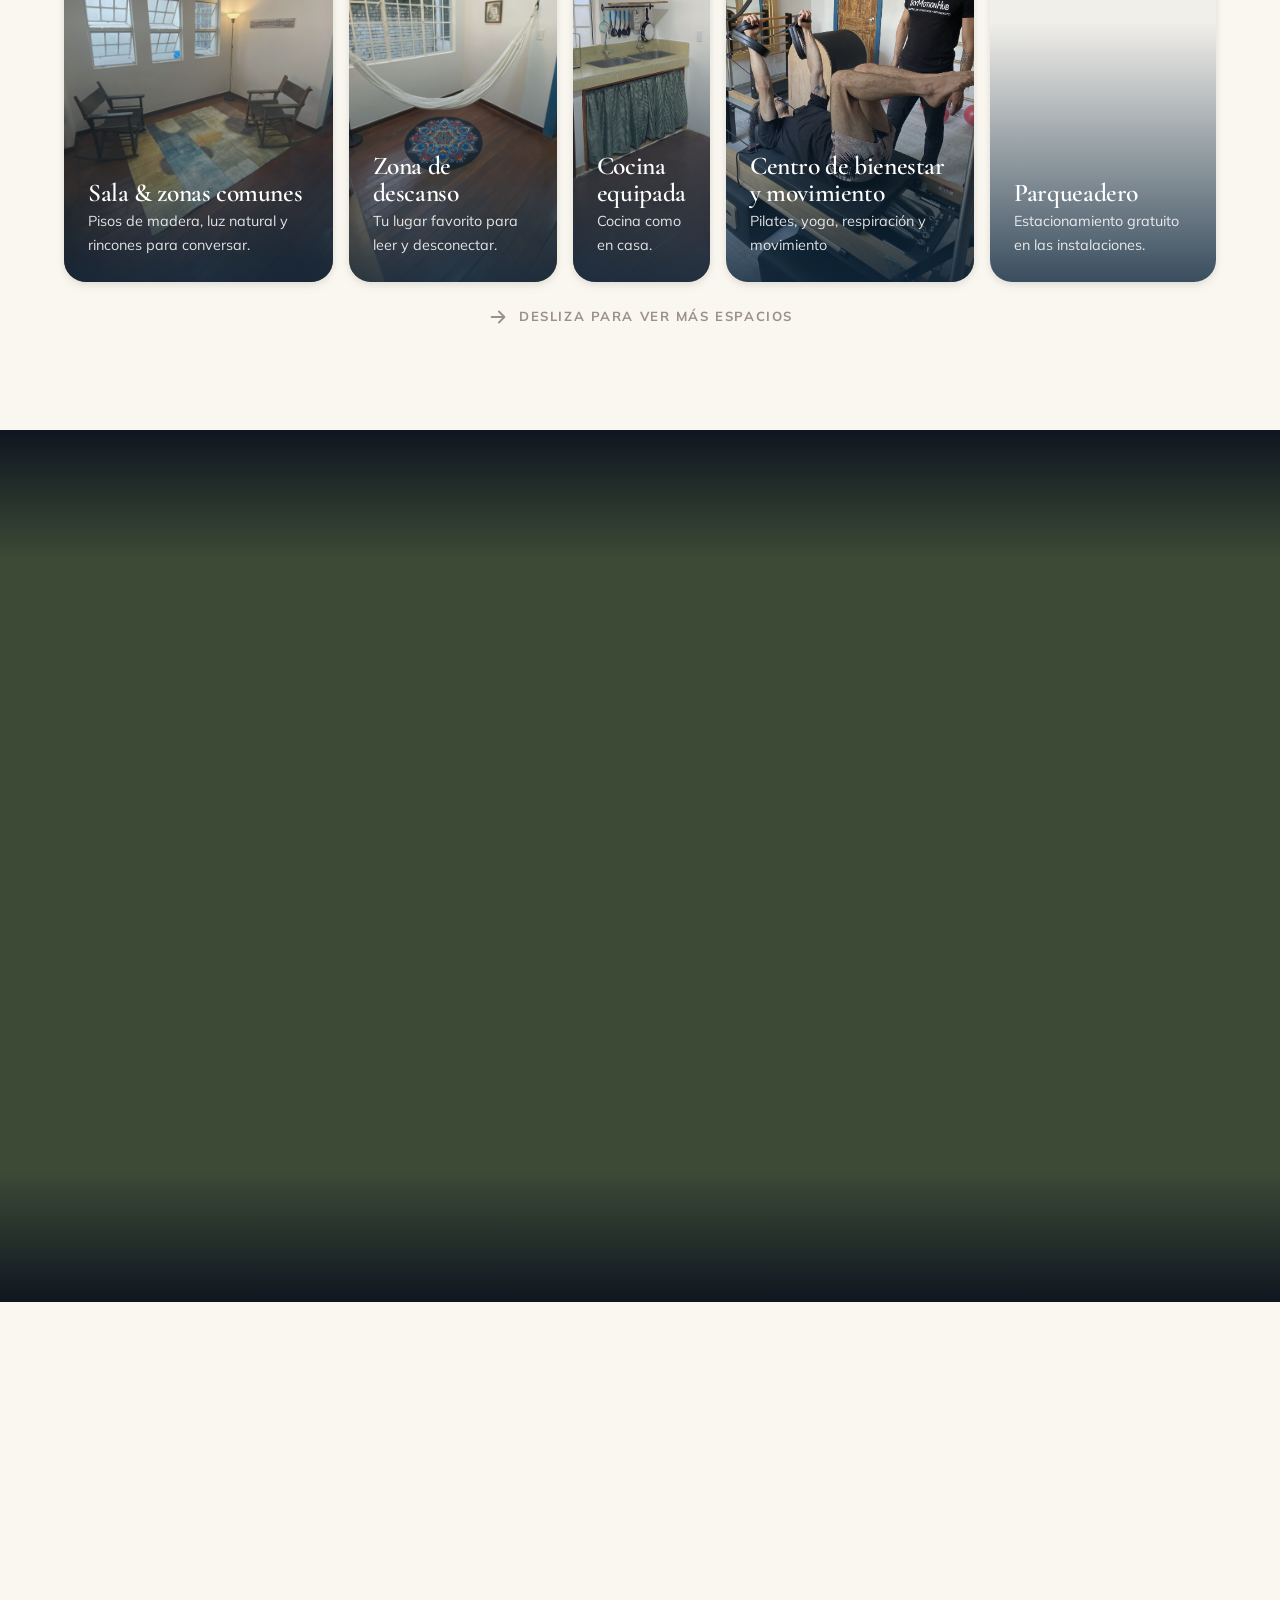
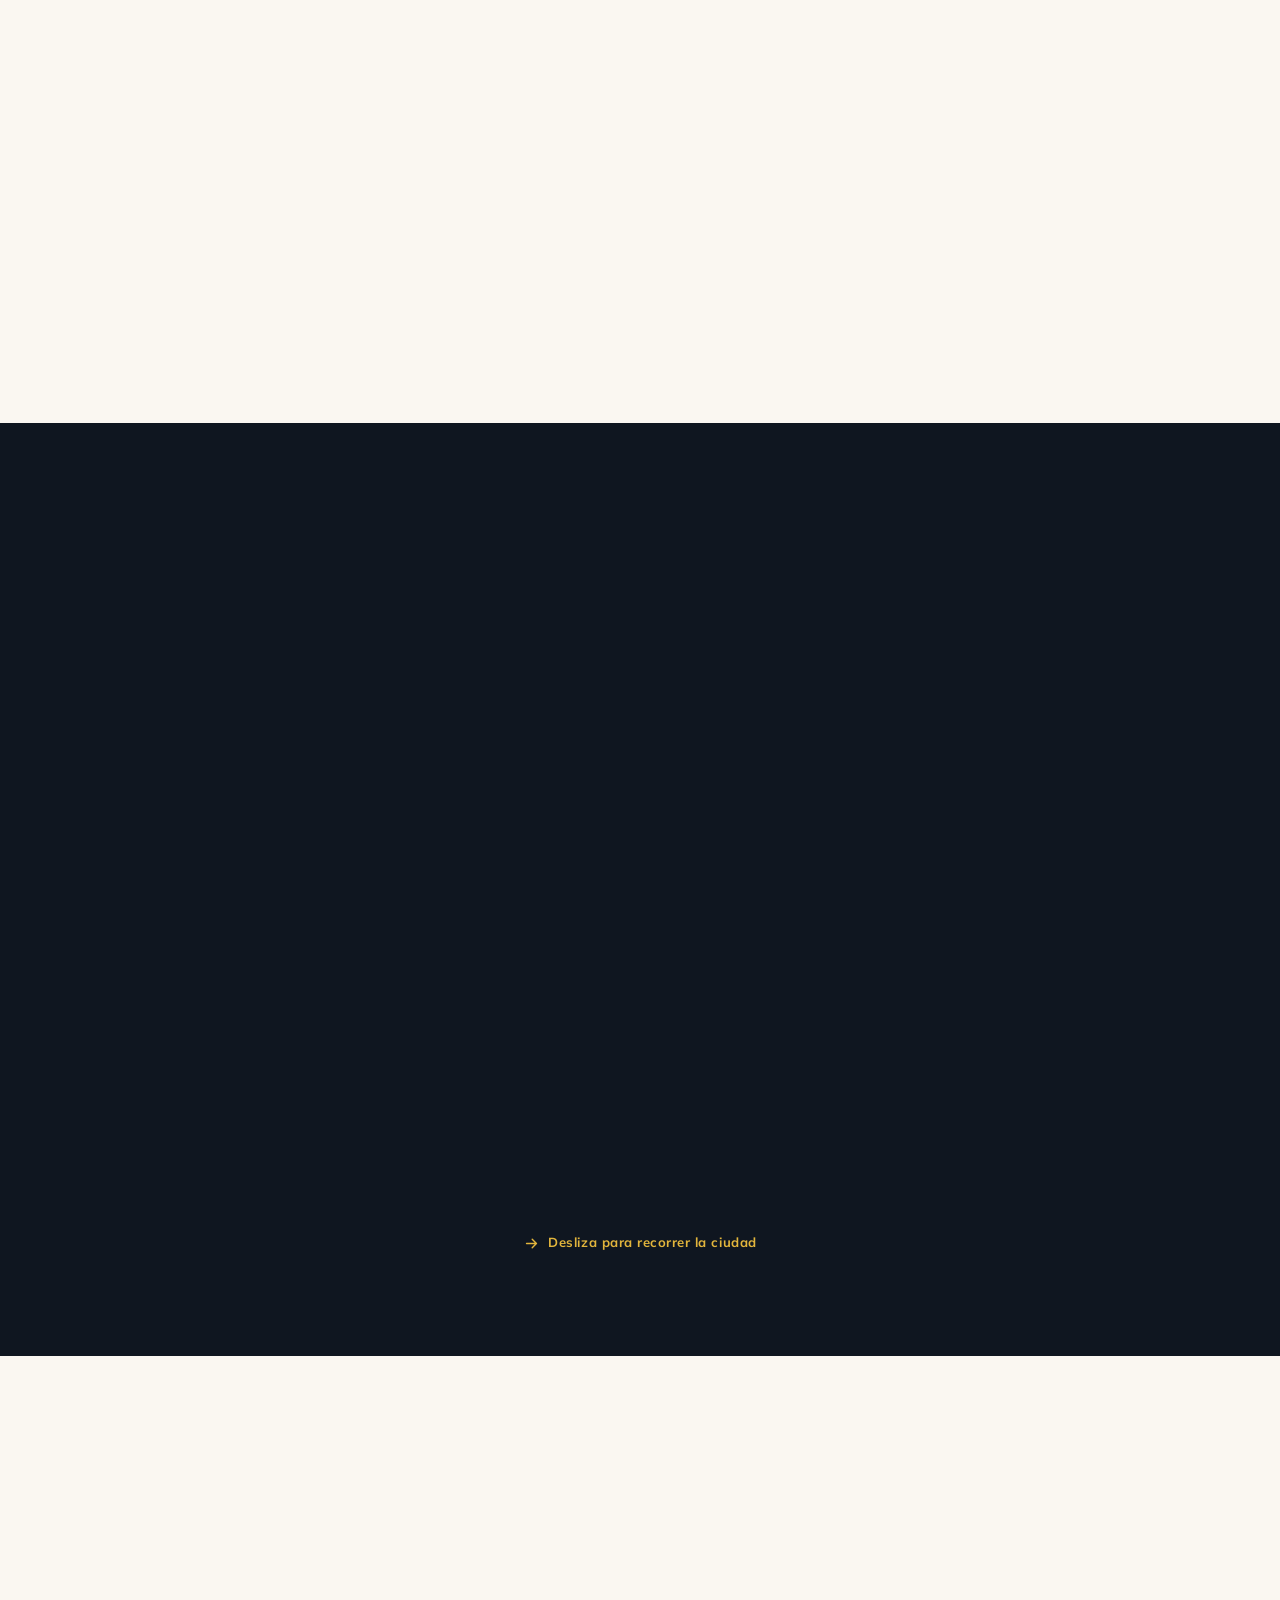
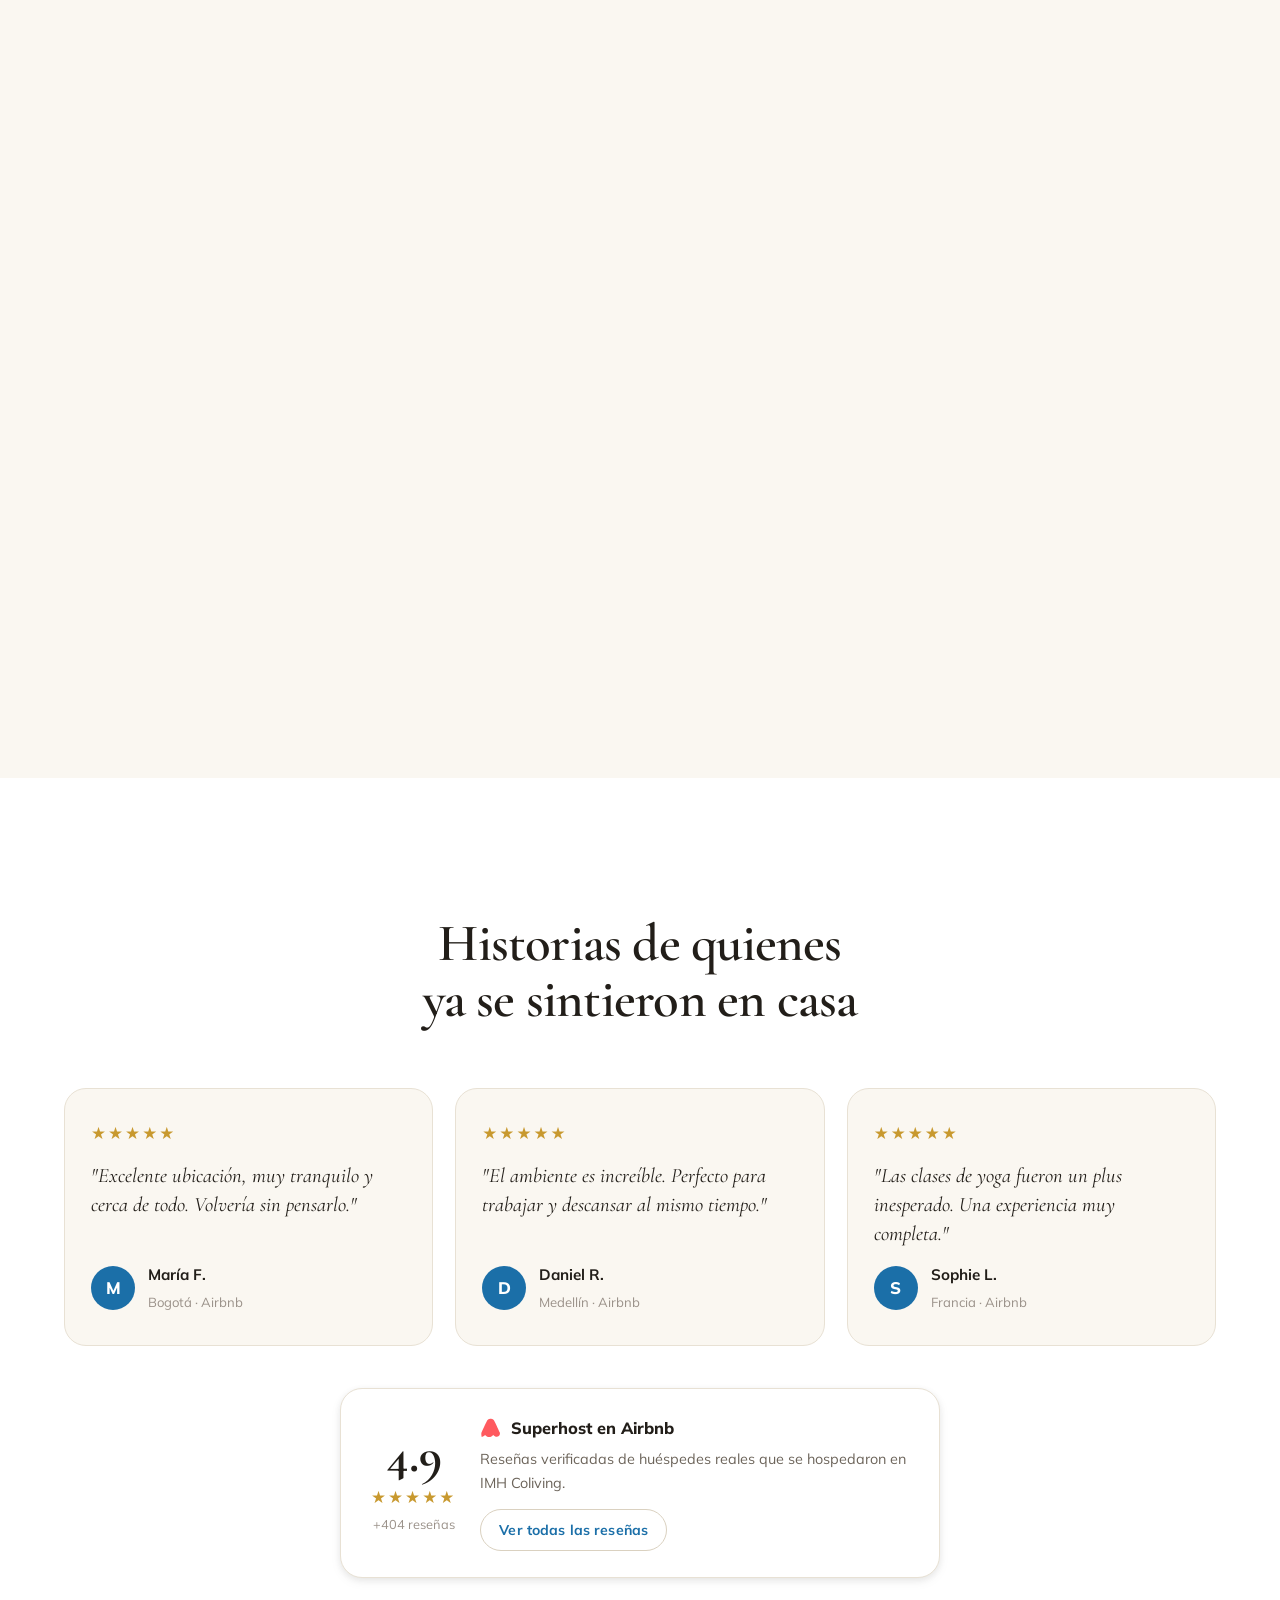
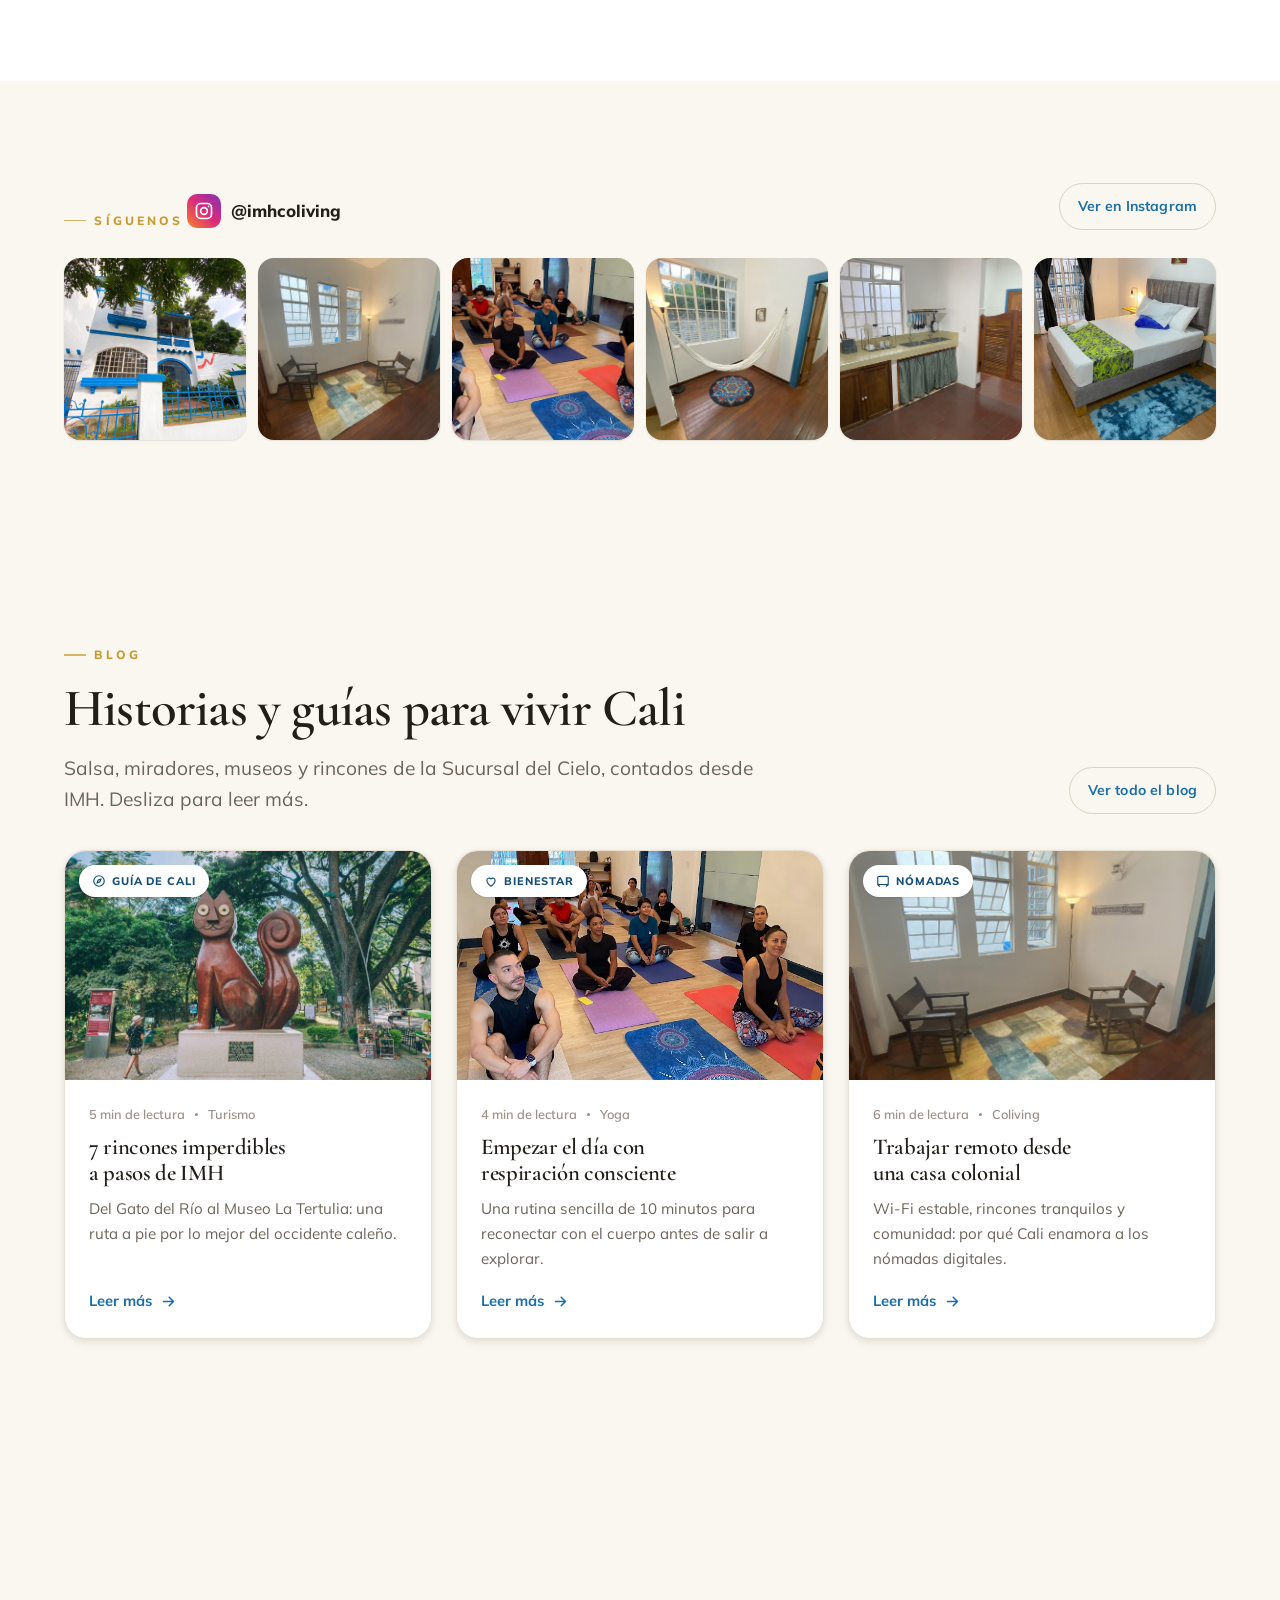
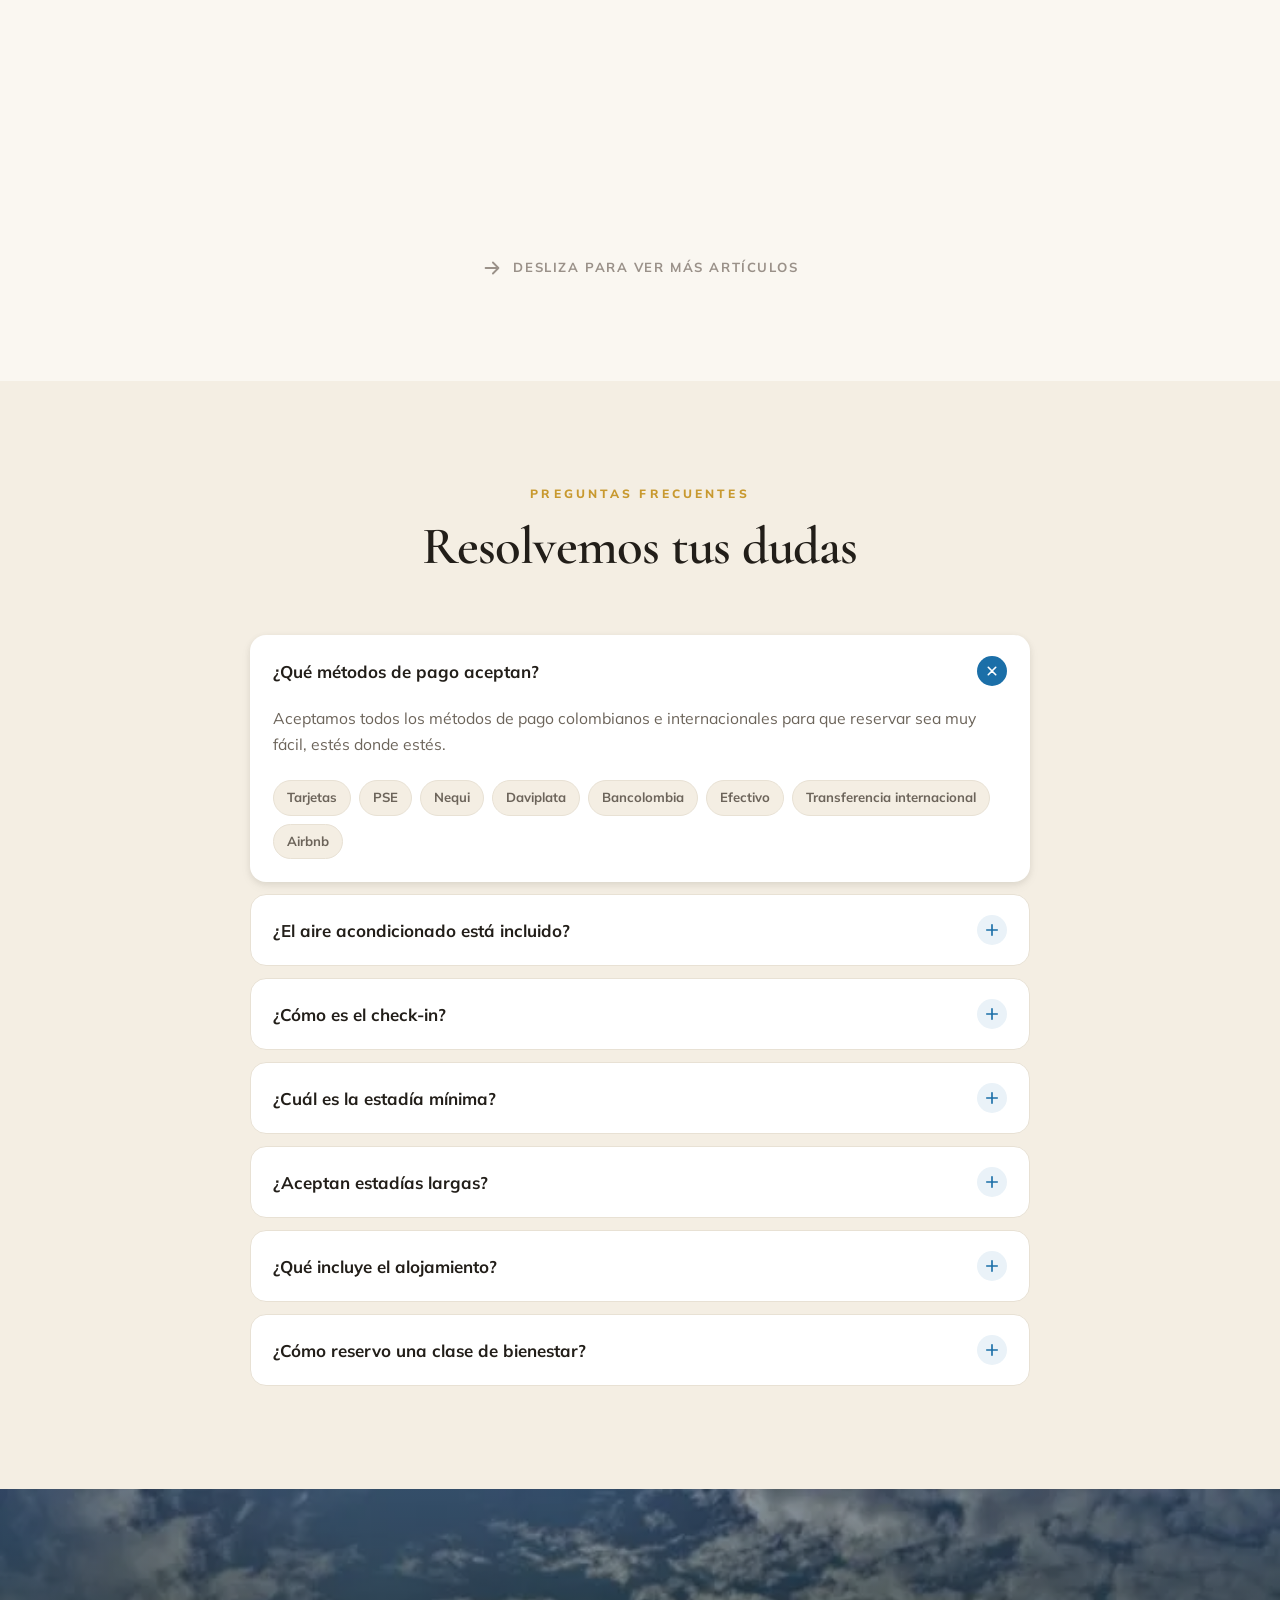
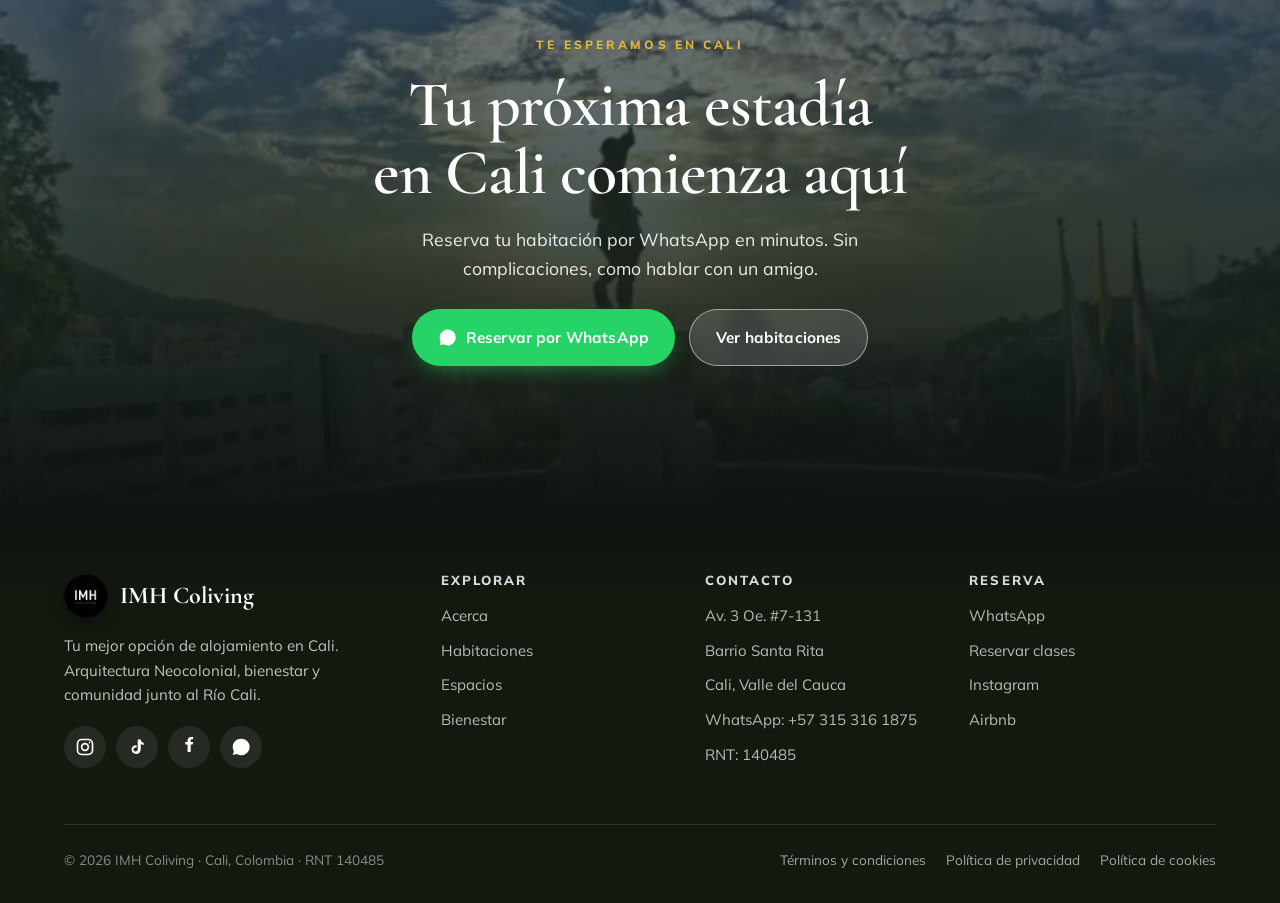
==== commit 35185873: "Update index.html with new room prices (deployed to Cloudflare Pages)" ====
--- a/index.html
+++ b/index.html
@@ -134,7 +134,7 @@
     <div class="sec-head">
       <span class="eyebrow center reveal">Nuestras habitaciones</span>
       <h2 class="reveal d1">Cada espacio lleva el nombre de un lugar de Cali</h2>
-      <p class="lead reveal d2" style="font-weight: 600">4 habitaciones completamente privadas, cada una con baño privado y excelente ventilación e iluminación. Desde $70.000 COP/noche (1–2 personas) - persona adicional: $20.000 COP/noche Reservas desde 2 noches. Toca una foto para recorrerla.</p>
+      <p class="lead reveal d2" style="font-weight: 600">4 habitaciones completamente privadas, cada una con baño privado y excelente ventilación e iluminación. Desde $89.000 COP/noche (1–2 personas) - persona adicional: $35.000 COP/noche Reservas desde 2 noches. Toca una foto para recorrerla.</p>
     </div>
     <div class="rooms-grid">
 
@@ -155,12 +155,13 @@
             <span><svg viewBox="0 0 24 24" fill="none" stroke="currentColor" stroke-width="1.9"><rect x="3" y="4" width="18" height="16" rx="2"/><path d="M3 10h18M12 4v16"/></svg> Ventana</span>
           </div>
           <div class="room-foot">
-            <div class="room-price"><small>Desde</small><b>$70.000 COP/noche</b></div>
-            <span class="room-occ">1 - 2 personas <small> $20.000 COP por persona adicional</small></span>
-          </div>
+            <div class="room-price"><small>Desde</small><b>$89.000 COP/noche</b></div>
+            <span class="room-occ">1 - 2 personas <small> $35.000 COP por persona adicional</small></span>
+          </div>
+          <p class="room-season-note">*Los precios pueden cambiar dependiendo de la temporada*</p>
         </div>
         <div class="room-actions">
-          <button class="btn btn-wa btn-block btn-sm" data-wa="¡Hola IMH Coliving! 👋 Me interesa la *Habitación Santa Rita* (2 camas dobles · $70.000/noche). ¿Disponibilidad?">Reservar por WhatsApp</button>
+          <button class="btn btn-wa btn-block btn-sm" data-wa="¡Hola IMH Coliving! 👋 Me interesa la *Habitación Santa Rita* (2 camas dobles · $89.000/noche). ¿Disponibilidad?">Reservar por WhatsApp</button>
           <button class="btn btn-outline btn-block btn-sm" data-open-gallery="santarita">Ver fotos</button>
           <div class="room-legal">
             <button data-legal="incluye"><svg viewBox="0 0 24 24" fill="none" stroke="currentColor" stroke-width="1.9" stroke-linecap="round" stroke-linejoin="round"><path d="M12 3l7 3.5v5c0 4.5-3 8-7 9.5-4-1.5-7-5-7-9.5v-5L12 3z"/><path d="M9.2 12l2 2 3.6-3.8"/></svg> Antes de reservar</button>
@@ -186,12 +187,13 @@
             <span><svg viewBox="0 0 24 24" fill="none" stroke="currentColor" stroke-width="1.9"><rect x="3" y="4" width="18" height="16" rx="2"/><path d="M3 10h18M12 4v16"/></svg> Ventana</span>
           </div>
           <div class="room-foot">
-            <div class="room-price"><small>Desde</small><b>$70.000 COP/noche</b></div>
+            <div class="room-price"><small>Desde</small><b>$89.000 COP/noche</b></div>
             <span class="room-occ">1–2 personas</span>
           </div>
+          <p class="room-season-note">*Los precios pueden cambiar dependiendo de la temporada*</p>
         </div>
         <div class="room-actions">
-          <button class="btn btn-wa btn-block btn-sm" data-wa="¡Hola IMH Coliving! 👋 Me interesa la *Habitación Aguacatal* (1 cama doble · $70.000/noche). ¿Disponibilidad?">Reservar por WhatsApp</button>
+          <button class="btn btn-wa btn-block btn-sm" data-wa="¡Hola IMH Coliving! 👋 Me interesa la *Habitación Aguacatal* (1 cama doble · $89.000/noche). ¿Disponibilidad?">Reservar por WhatsApp</button>
           <button class="btn btn-outline btn-block btn-sm" data-open-gallery="aguacatal">Ver fotos</button>
           <div class="room-legal">
             <button data-legal="incluye"><svg viewBox="0 0 24 24" fill="none" stroke="currentColor" stroke-width="1.9" stroke-linecap="round" stroke-linejoin="round"><path d="M12 3l7 3.5v5c0 4.5-3 8-7 9.5-4-1.5-7-5-7-9.5v-5L12 3z"/><path d="M9.2 12l2 2 3.6-3.8"/></svg> Antes de reservar</button>
@@ -217,12 +219,13 @@
             <span><svg viewBox="0 0 24 24" fill="none" stroke="currentColor" stroke-width="1.9"><path d="M12 3C9 6 6 9 6 13a6 6 0 0012 0c0-4-3-7-6-10z"/></svg> Baño privado</span>
           </div>
           <div class="room-foot">
-            <div class="room-price"><small>Desde</small><b>$70.000 COP/noche</b></div>
+            <div class="room-price"><small>Desde</small><b>$89.000 COP/noche</b></div>
             <span class="room-occ">1–2 personas<small></small></span>
           </div>
+          <p class="room-season-note">*Los precios pueden cambiar dependiendo de la temporada*</p>
         </div>
         <div class="room-actions">
-          <button class="btn btn-wa btn-block btn-sm" data-wa="¡Hola IMH Coliving! 👋 Me interesa la *Habitación El Peñón* (1 cama doble · $70.000/noche). ¿Disponibilidad?">Reservar por WhatsApp</button>
+          <button class="btn btn-wa btn-block btn-sm" data-wa="¡Hola IMH Coliving! 👋 Me interesa la *Habitación El Peñón* (1 cama doble · $89.000/noche). ¿Disponibilidad?">Reservar por WhatsApp</button>
           <button class="btn btn-outline btn-block btn-sm" data-open-gallery="penon">Ver fotos</button>
           <div class="room-legal">
             <button data-legal="incluye"><svg viewBox="0 0 24 24" fill="none" stroke="currentColor" stroke-width="1.9" stroke-linecap="round" stroke-linejoin="round"><path d="M12 3l7 3.5v5c0 4.5-3 8-7 9.5-4-1.5-7-5-7-9.5v-5L12 3z"/><path d="M9.2 12l2 2 3.6-3.8"/></svg> Antes de reservar</button>
@@ -248,12 +251,13 @@
             <span><svg viewBox="0 0 24 24" fill="none" stroke="currentColor" stroke-width="1.9"><path d="M12 3C9 6 6 9 6 13a6 6 0 0012 0c0-4-3-7-6-10z"/></svg> Baño privado</span>
           </div>
           <div class="room-foot">
-            <div class="room-price"><small>Desde</small><b>$70.000 COP/noche</b></div>
-            <span class="room-occ">1 - 2 personas<small> $20.000 COP por persona adicional</small></span>
-          </div>
+            <div class="room-price"><small>Desde</small><b>$89.000 COP/noche</b></div>
+            <span class="room-occ">1 - 2 personas<small> $35.000 COP por persona adicional</small></span>
+          </div>
+          <p class="room-season-note">*Los precios pueden cambiar dependiendo de la temporada*</p>
         </div>
         <div class="room-actions">
-          <button class="btn btn-wa btn-block btn-sm" data-wa="¡Hola IMH Coliving! 👋 Me interesa la *Habitación Farallones* (3 camas dobles · $70.000/noche). ¿Disponibilidad?">Reservar por WhatsApp</button>
+          <button class="btn btn-wa btn-block btn-sm" data-wa="¡Hola IMH Coliving! 👋 Me interesa la *Habitación Farallones* (3 camas dobles · $89.000/noche). ¿Disponibilidad?">Reservar por WhatsApp</button>
           <button class="btn btn-outline btn-block btn-sm" data-open-gallery="farallones">Ver fotos</button>
           <div class="room-legal">
             <button data-legal="incluye"><svg viewBox="0 0 24 24" fill="none" stroke="currentColor" stroke-width="1.9" stroke-linecap="round" stroke-linejoin="round"><path d="M12 3l7 3.5v5c0 4.5-3 8-7 9.5-4-1.5-7-5-7-9.5v-5L12 3z"/><path d="M9.2 12l2 2 3.6-3.8"/></svg> Antes de reservar</button>
--- a/sections.css
+++ b/sections.css
@@ -5,18 +5,85 @@
    ============================================================ */
 
 /* ---------- Spaces (shared) ---------- */
-.spaces-grid{display:grid;grid-template-columns:repeat(12,1fr);gap:20px}
-.space{position:relative;border-radius:var(--r-lg);overflow:hidden;min-height:300px;display:flex;align-items:flex-end;cursor:pointer;box-shadow:var(--e2)}
-.space .imgslot{position:absolute;inset:0}
-.space::after{content:"";position:absolute;inset:0;background:linear-gradient(0deg,rgba(15,40,62,.82),rgba(15,40,62,.04) 62%)}
-.space-cap{position:relative;z-index:2;padding:24px;color:#fff}
-.space-cap h3{color:#fff;font-size:1.6rem}
-.space-cap p{font-size:.9rem;color:rgba(255,255,255,.86);margin-top:4px}
-.space:hover .imgslot img{transform:scale(1.05)}
-.space .imgslot img{transition:transform .6s var(--ease)}
-.space.s-big{grid-column:span 6;min-height:420px}
-.space.s-tall{grid-column:span 6;min-height:420px}
-.space.s-third{grid-column:span 4}
+
+
+/* ---------- Spaces (shared) ---------- */
+
+.spaces-grid{
+    display:grid;
+    grid-template-columns:repeat(12,1fr);
+    gap:20px;
+}
+
+.space{
+    position:relative;
+    border-radius:var(--r-lg);
+    overflow:hidden;
+    height:420px;                 /* Todas las tarjetas tendrán la misma altura */
+    display:flex;
+    align-items:flex-end;
+    cursor:pointer;
+    box-shadow:var(--e2);
+}
+
+.space .imgslot{
+    position:absolute;
+    inset:0;
+}
+
+.space .imgslot img{
+    width:100%;
+    height:100%;
+    object-fit:cover;
+    transition:transform .6s var(--ease);
+}
+
+.space:hover .imgslot img{
+    transform:scale(1.05);
+}
+
+.space::after{
+    content:"";
+    position:absolute;
+    inset:0;
+    background:linear-gradient(
+        0deg,
+        rgba(15,40,62,.82),
+        rgba(15,40,62,.04) 62%
+    );
+}
+
+.space-cap{
+    position:relative;
+    z-index:2;
+    padding:24px;
+    color:#fff;
+}
+
+.space-cap h3{
+    color:#fff;
+    font-size:1.6rem;
+}
+
+.space-cap p{
+    font-size:.9rem;
+    color:rgba(255,255,255,.86);
+    margin-top:4px;
+}
+
+/* Distribución */
+
+.space.s-big{
+    grid-column:span 6;
+}
+
+.space.s-tall{
+    grid-column:span 6;
+}
+
+.space.s-third{
+    grid-column:span 4;
+}
 
 /* ---------- Amenities (estilo Airbnb · tarjetas premium) ---------- */
 .amen-wrap{display:grid;grid-template-columns:repeat(3,1fr);gap:18px;max-width:1080px;margin:0 auto}
@@ -45,10 +112,14 @@
 @media(max-width:640px){.amen-callout{flex-wrap:wrap}.amen-callout .price{margin-left:0;width:100%}}
 
 /* ---------- Wellness ---------- */
-.wellness{background:var(--verde-deep);color:#fff;overflow:hidden}
+.wellness{background:var(--verde-deep);color:#fff;overflow:hidden;position:relative}
 [data-theme="dark"] .wellness{background:#1B2417}
-.wellness-grid{display:grid;grid-template-columns:1.02fr .98fr;gap:clamp(32px,5vw,68px);align-items:center}
-.wellness .eyebrow{color:#bcd0b1}
+/* puentes de degradado: las secciones vecinas (Amenidades y Cali) son #0F1620 */
+.wellness::before,.wellness::after{content:"";position:absolute;left:0;right:0;height:130px;z-index:0;pointer-events:none}
+.wellness::before{top:0;background:linear-gradient(180deg,#0F1620,transparent)}
+.wellness::after{bottom:0;background:linear-gradient(0deg,#0F1620,transparent)}
+.wellness-grid{position:relative;z-index:1;display:grid;grid-template-columns:1.02fr .98fr;gap:clamp(32px,5vw,68px);align-items:center}
+.wellness .eyebrow{color:var(--gold-soft)}
 .wellness h2{color:#fff;font-size:clamp(2.05rem,4.4vw,3.2rem)}
 .wellness p{color:rgba(255,255,255,.86);margin-top:16px;font-size:1.06rem}
 .wellness .wkr{display:flex;gap:11px;flex-wrap:wrap;margin:24px 0 28px}
@@ -61,38 +132,21 @@
 .wellness-media .badge-float small{font-size:.82rem;color:var(--ink-soft);font-weight:600}
 
 /* ---------- Cali cultural (dark) ---------- */
-#cali .container{position:relative}
-#cali .sec-head{max-width:780px;margin:0 auto clamp(36px,5vw,54px)}
-
-.slider-wrap{position:relative;width:100%}
-.slider-arrows{position:absolute;top:-68px;right:0;display:flex;gap:10px;z-index:10}
-.sa{width:44px;height:44px;border-radius:50%;background:rgba(255,255,255,.08);border:1px solid rgba(255,255,255,.16);color:#fff;display:grid;place-items:center;box-shadow:0 4px 12px rgba(0,0,0,.2);transition:background .25s,border-color .25s,transform .25s;cursor:pointer}
-.sa:hover{background:var(--gold);border-color:var(--gold);color:#111;transform:translateY(-2px)}
-.sa svg{width:20px;height:20px}
-
-.cali-track{display:flex;gap:20px;overflow-x:auto;scroll-snap-type:x mandatory;scroll-behavior:smooth;padding:8px 4px 24px;margin:0 -4px;-webkit-overflow-scrolling:touch;scrollbar-width:none}
-.cali-track::-webkit-scrollbar{display:none}
-
-.place-card{position:relative;flex:0 0 calc(25% - 15px);min-width:260px;height:380px;border-radius:20px;overflow:hidden;scroll-snap-align:start;cursor:pointer;box-shadow:0 12px 32px rgba(0,0,0,.4);transition:transform .4s var(--ease),box-shadow .4s var(--ease);background:#19222D;margin:0}
-.place-card:hover{transform:translateY(-6px);box-shadow:0 18px 40px rgba(0,0,0,.55)}
-.place-card img{width:100%;height:100%;object-fit:cover;transition:transform .6s var(--ease)}
-.place-card:hover img{transform:scale(1.07)}
-.place-card::after{content:"";position:absolute;inset:0;background:linear-gradient(180deg,rgba(0,0,0,.15) 0%,rgba(0,0,0,.25) 45%,rgba(10,15,22,.95) 100%);pointer-events:none}
-
-.place-num{position:absolute;top:16px;left:16px;z-index:3;font-family:var(--serif);font-size:1.15rem;font-weight:700;color:var(--gold-soft);text-shadow:0 2px 6px rgba(0,0,0,.7)}
-.place-tag{position:absolute;top:16px;right:16px;z-index:3;background:rgba(200,153,47,.22);border:1px solid rgba(226,181,60,.45);color:#E9C763;font-size:10.5px;font-weight:800;letter-spacing:.12em;text-transform:uppercase;padding:5px 12px;border-radius:100px;backdrop-filter:blur(6px)}
-
-.place-card figcaption{position:absolute;bottom:0;left:0;right:0;z-index:3;padding:22px 20px;color:#fff;text-align:left}
-.place-card figcaption b{font-family:var(--serif);font-size:1.35rem;font-weight:700;line-height:1.15;display:block;color:#fff;text-shadow:0 2px 8px rgba(0,0,0,.6)}
-.place-card figcaption small{font-family:var(--sans);font-size:.84rem;color:rgba(255,255,255,.82);font-weight:500;margin-top:6px;display:block;line-height:1.35}
-
-.cali-foot{margin-top:28px;display:flex;align-items:center;justify-content:center;gap:8px;color:var(--gold-soft);font-size:.9rem;font-weight:700;letter-spacing:.04em}
-.cali-foot svg{width:18px;height:18px;color:var(--gold-soft)}
-
-@media(max-width:1024px){.place-card{flex:0 0 calc(33.333% - 14px);min-width:240px;height:360px}}
-@media(max-width:768px){.place-card{flex:0 0 calc(50% - 10px);min-width:220px;height:340px}.slider-arrows{display:none}}
-@media(max-width:480px){.place-card{flex:0 0 82%;height:330px}}
-
+.cali-grid{display:grid;grid-template-columns:repeat(12,1fr);grid-auto-rows:200px;gap:16px}
+.cali-card{position:relative;border-radius:var(--r-lg);overflow:hidden;cursor:pointer;box-shadow:var(--e2)}
+.cali-card img{width:100%;height:100%;object-fit:cover;transition:transform .6s var(--ease)}
+.cali-card:hover img{transform:scale(1.06)}
+.cali-card::after{content:"";position:absolute;inset:0;background:linear-gradient(0deg,rgba(8,14,22,.82),transparent 60%)}
+.cali-card figcaption{position:absolute;left:0;bottom:0;z-index:2;padding:18px 20px;color:#fff}
+.cali-card figcaption b{font-family:var(--serif);font-size:1.3rem;display:block;line-height:1.1}
+.cali-card figcaption small{font-size:.82rem;color:rgba(255,255,255,.8)}
+.cali-card.c-1{grid-column:span 5;grid-row:span 2}
+.cali-card.c-2{grid-column:span 4;grid-row:span 1}
+.cali-card.c-3{grid-column:span 3;grid-row:span 2}
+.cali-card.c-4{grid-column:span 4;grid-row:span 1}
+.cali-card.c-5{grid-column:span 4;grid-row:span 1}
+.cali-card.c-6{grid-column:span 4;grid-row:span 1}
+.cali-card.c-7{grid-column:span 4;grid-row:span 1}
 
 /* ---------- Location ---------- */
 .loc-grid{display:grid;grid-template-columns:.85fr 1.15fr;gap:clamp(28px,5vw,56px);align-items:center}
@@ -168,44 +222,6 @@
 .ig-cell .ig-ph{position:absolute;inset:0;display:grid;place-items:center;color:var(--ink-faint)}
 .ig-cell .ig-ph svg{width:26px;height:26px;opacity:.5}
 
-/* ---------- Blog ---------- */
-.blog-head{display:flex;align-items:flex-end;justify-content:space-between;gap:24px;flex-wrap:wrap;margin-bottom:44px}
-.blog-copy{max-width:620px;text-align:left}
-.blog-copy h2{font-size:clamp(2rem,4vw,3.2rem);margin-top:10px}
-.blog-copy .lead{margin-top:12px;font-size:1.06rem;color:var(--ink-soft);max-width:none}
-.blog-action{flex:none}
-
-.blog-grid{display:grid;grid-template-columns:repeat(3,1fr);gap:28px}
-.blog-card{background:var(--surface);border:1px solid var(--line);border-radius:var(--r-lg);overflow:hidden;box-shadow:var(--e1);display:flex;flex-direction:column;transition:transform .35s var(--ease),box-shadow .35s var(--ease);cursor:pointer}
-.blog-card:hover{transform:translateY(-6px);box-shadow:var(--e3)}
-.blog-media{position:relative;aspect-ratio:16/10;width:100%;overflow:hidden;background:var(--surface-2)}
-.blog-media img{width:100%;height:100%;object-fit:cover;transition:transform .6s var(--ease)}
-.blog-card:hover .blog-media img{transform:scale(1.06)}
-
-.blog-tag{position:absolute;top:14px;left:14px;z-index:2;background:#FFFFFF;border-radius:100px;padding:6px 14px;display:inline-flex;align-items:center;gap:6px;font-size:11px;font-weight:800;letter-spacing:.08em;text-transform:uppercase;color:var(--azul);box-shadow:0 4px 14px rgba(0,0,0,.14)}
-[data-theme="dark"] .blog-tag{background:var(--surface);color:var(--azul-deep)}
-.blog-tag svg{width:14px;height:14px;flex:none;stroke:currentColor}
-
-.blog-body{padding:26px 24px;display:flex;flex-direction:column;flex:1}
-.blog-meta{font-size:.84rem;color:var(--ink-faint);font-weight:600;display:flex;align-items:center;gap:8px;margin-bottom:12px}
-.blog-meta .dot{width:4px;height:4px;border-radius:50%;background:var(--ink-faint);opacity:.6;display:inline-block}
-.blog-body h3{font-family:var(--serif);font-size:1.45rem;font-weight:700;color:var(--ink);line-height:1.25;margin-bottom:10px}
-.blog-body p{font-size:.93rem;color:var(--ink-soft);line-height:1.52;margin-bottom:20px;font-weight:400}
-.blog-link{margin-top:auto;display:inline-flex;align-items:center;gap:6px;font-size:.9rem;font-weight:700;color:var(--azul);transition:gap .25s var(--ease)}
-.blog-link svg{width:16px;height:16px;flex:none;transition:transform .25s var(--ease)}
-.blog-card:hover .blog-link{color:var(--azul-deep)}
-.blog-card:hover .blog-link svg{transform:translateX(5px)}
-
-.swipe-hint--mobile{display:none}
-@media(max-width:1024px){.blog-grid{grid-template-columns:repeat(2,1fr);gap:22px}}
-@media(max-width:680px){
-  .blog-head{flex-direction:column;align-items:flex-start;gap:16px;margin-bottom:28px}
-  .blog-grid{display:flex;gap:16px;overflow-x:auto;scroll-snap-type:x mandatory;margin:0 -24px;padding:4px 24px 18px;scrollbar-width:none}
-  .blog-grid::-webkit-scrollbar{display:none}
-  .blog-card{flex:0 0 85%;scroll-snap-align:start}
-  .swipe-hint--mobile{display:flex;margin-top:16px}
-}
-
 /* ---------- FAQ ---------- */
 .faq-wrap{max-width:780px;margin:0 auto;display:flex;flex-direction:column;gap:12px}
 .faq-item{background:var(--surface);border:1px solid var(--line);border-radius:var(--r);overflow:hidden;transition:box-shadow .3s,border-color .3s}
@@ -220,17 +236,44 @@
 .faq-pay{display:flex;flex-wrap:wrap;gap:8px;padding:0 22px 22px}
 .faq-pay span{background:var(--surface-2);border:1px solid var(--line);border-radius:100px;padding:6px 13px;font-size:.82rem;font-weight:700;color:var(--ink-soft)}
 
+/* ---------- Blog (Material Design · slider móvil) ---------- */
+.blog-head{display:flex;align-items:flex-end;justify-content:space-between;gap:20px;flex-wrap:wrap;margin-bottom:36px}
+.blog-head .sec-head{margin:0;text-align:left;align-items:flex-start}
+.blog-grid{display:grid;grid-template-columns:repeat(3,1fr);gap:24px}
+.blog-card{background:var(--surface);border-radius:var(--r-lg);overflow:hidden;box-shadow:var(--e2);display:flex;flex-direction:column;border:1px solid var(--line);transition:transform .35s var(--ease),box-shadow .35s var(--ease);cursor:pointer}
+.blog-card:hover{transform:translateY(-6px);box-shadow:var(--e4)}
+.blog-media{position:relative;aspect-ratio:16/10;overflow:hidden}
+.blog-media img{width:100%;height:100%;object-fit:cover;transition:transform .6s var(--ease)}
+.blog-card:hover .blog-media img{transform:scale(1.06)}
+.blog-tag{position:absolute;top:14px;left:14px;z-index:2;display:inline-flex;align-items:center;gap:6px;background:var(--surface);color:var(--azul-deep);font-size:11px;font-weight:800;letter-spacing:.08em;text-transform:uppercase;padding:7px 13px;border-radius:100px;box-shadow:var(--e1)}
+.blog-tag svg{width:14px;height:14px}
+[data-theme="dark"] .blog-tag{color:var(--azul-deep)}
+.blog-body{padding:24px;display:flex;flex-direction:column;flex:1}
+.blog-meta{display:flex;align-items:center;gap:10px;font-size:.8rem;color:var(--ink-faint);font-weight:600;margin-bottom:10px}
+.blog-meta .dot{width:3px;height:3px;border-radius:50%;background:var(--ink-faint)}
+.blog-card h3{font-size:1.42rem;line-height:1.12}
+.blog-card p{font-size:.95rem;color:var(--ink-soft);margin-top:10px}
+.blog-link{margin-top:auto;padding-top:18px;display:inline-flex;align-items:center;gap:8px;font-weight:700;font-size:.92rem;color:var(--azul)}
+.blog-link svg{width:17px;height:17px;transition:transform .3s var(--ease)}
+.blog-card:hover .blog-link svg{transform:translateX(4px)}
+@media(max-width:860px){
+  .blog-grid{display:flex;gap:16px;overflow-x:auto;scroll-snap-type:x mandatory;margin:0 -24px;padding:4px 24px 16px;scrollbar-width:none}
+  .blog-grid::-webkit-scrollbar{display:none}
+  .blog-card{flex:0 0 80%;scroll-snap-align:start}
+}
+
 /* ---------- Final CTA ---------- */
 .cta-final{position:relative;isolation:isolate;overflow:hidden;color:#fff;text-align:center;padding:clamp(76px,11vw,140px) 0}
 .cta-final .imgslot{position:absolute;inset:0;z-index:-2;border-radius:0}
-.cta-final::after{content:"";position:absolute;inset:0;z-index:-1;background:linear-gradient(180deg,rgba(15,40,62,.66),rgba(17,46,70,.84))}
+.cta-final::after{content:"";position:absolute;inset:0;z-index:-1;background:linear-gradient(180deg,rgba(15,40,62,.5) 0%,rgba(20,34,28,.78) 55%,rgba(14,20,16,.97) 100%)}
 .cta-final h2{color:#fff;font-size:clamp(2.3rem,5.2vw,4rem);max-width:18ch;margin:14px auto 0}
 .cta-final p{color:rgba(255,255,255,.9);max-width:48ch;margin:18px auto 0;font-size:1.1rem}
 .cta-final .hero-actions{justify-content:center}
-.cta-final .eyebrow{color:#bfe0f4}
+.cta-final .eyebrow{color:var(--gold-soft)}
 
 /* ---------- Footer ---------- */
-.footer{background:#12190F;color:rgba(255,255,255,.74);padding:68px 0 32px}
+.footer{background:#12190F;color:rgba(255,255,255,.74);padding:68px 0 32px;position:relative}
+.footer::before{content:"";position:absolute;top:-1px;left:0;right:0;height:90px;background:linear-gradient(180deg,rgba(14,20,16,1),transparent);pointer-events:none}
 [data-theme="dark"] .footer{background:#0C0F13}
 .foot-grid{display:grid;grid-template-columns:1.5fr 1fr 1fr 1.1fr;gap:40px}
 .footer .brand{color:#fff;margin-bottom:16px}
@@ -247,6 +290,36 @@
 .foot-col a,.foot-col li{display:block;font-size:.94rem;color:rgba(255,255,255,.7);margin-bottom:10px;list-style:none;transition:color .2s}
 .foot-col a:hover{color:#fff}
 .foot-bottom{border-top:1px solid rgba(255,255,255,.12);margin-top:46px;padding-top:24px;display:flex;justify-content:space-between;gap:14px;flex-wrap:wrap;font-size:.85rem;color:rgba(255,255,255,.5)}
+.foot-legal{display:flex;gap:20px;flex-wrap:wrap}
+.foot-legal a{color:rgba(255,255,255,.62);transition:color .2s}
+.foot-legal a:hover{color:var(--gold-soft)}
+
+/* ---------- Cookie banner ---------- */
+.cookie{position:fixed;left:20px;right:20px;bottom:20px;z-index:90;max-width:760px;margin:0 auto;background:var(--surface);border:1px solid var(--line);border-radius:var(--r-lg);box-shadow:var(--e4);padding:18px 22px;display:flex;align-items:center;gap:18px;transform:translateY(160%);opacity:0;transition:transform .55s var(--ease),opacity .4s}
+.cookie.show{transform:none;opacity:1}
+.cookie-ic{width:46px;height:46px;border-radius:13px;background:linear-gradient(160deg,var(--gold-soft),var(--gold));color:#3a2c08;display:grid;place-items:center;flex:none}
+.cookie-ic svg{width:25px;height:25px}
+.cookie-txt{flex:1;min-width:0}
+.cookie-txt b{font-size:1rem;display:block;margin-bottom:2px}
+.cookie-txt p{font-size:.86rem;color:var(--ink-soft);margin:0;line-height:1.45}
+.cookie-txt a{color:var(--azul);font-weight:700}
+.cookie-actions{display:flex;gap:10px;flex:none}
+@media(max-width:640px){
+  .cookie{flex-direction:column;align-items:flex-start;gap:14px;left:12px;right:12px;bottom:12px;padding:18px}
+  .cookie-actions{width:100%}
+  .cookie-actions .btn{flex:1}
+}
+
+/* ---------- Legal modal ---------- */
+.legal-modal{position:fixed;inset:0;z-index:110;background:rgba(10,10,11,.7);backdrop-filter:blur(4px);display:none;align-items:center;justify-content:center;padding:24px;opacity:0;transition:opacity .3s}
+.legal-modal.open{display:flex;opacity:1}
+.legal-card{position:relative;background:var(--surface);border:1px solid var(--line);border-radius:var(--r-xl);box-shadow:var(--e4);max-width:560px;width:100%;max-height:82vh;overflow-y:auto;padding:38px 36px}
+.legal-close{position:absolute;top:18px;right:18px;width:40px;height:40px;border-radius:50%;background:var(--surface-2);color:var(--ink);display:grid;place-items:center}
+.legal-close:hover{background:var(--surface-3)}
+.legal-close svg{width:22px;height:22px}
+.legal-title{font-size:1.75rem;margin-bottom:16px;padding-right:40px}
+.legal-body p{color:var(--ink-soft);font-size:.98rem;margin-bottom:14px}
+.legal-body b{color:var(--ink)}
 
 /* ---------- Floating WhatsApp ---------- */
 .wa-float{position:fixed;right:20px;bottom:20px;z-index:70;display:flex;align-items:center;gap:0;background:var(--wa);color:#fff;border-radius:100px;padding:0;height:60px;width:60px;overflow:hidden;box-shadow:0 12px 30px -8px rgba(37,211,102,.6);transition:width .35s var(--ease),background .2s}
@@ -302,9 +375,18 @@
   .nav-links{display:none}
   .nav-toggle{display:flex}
   .nav-cta .btn-resv{display:none}
+  .hero{padding-top:104px}
   .wellness-grid,.loc-grid{grid-template-columns:1fr}
   .wellness-media{order:-1;max-width:460px;margin:0 auto}
   .map-wrap{min-height:340px}
+  .cali-grid{grid-auto-rows:170px}
+  .cali-card.c-1{grid-column:span 12;grid-row:span 2}
+  .cali-card.c-2{grid-column:span 6}
+  .cali-card.c-3{grid-column:span 6;grid-row:span 2}
+  .cali-card.c-4{grid-column:span 6}
+  .cali-card.c-5{grid-column:span 6}
+  .cali-card.c-6{grid-column:span 6}
+  .cali-card.c-7{grid-column:span 6}
   /* spaces become a horizontal slider on mobile */
   .spaces-grid{display:flex;gap:14px;overflow-x:auto;scroll-snap-type:x mandatory;margin:0 -24px;padding:4px 24px 16px;scrollbar-width:none}
   .spaces-grid::-webkit-scrollbar{display:none}
@@ -321,133 +403,109 @@
   .ig-grid{grid-template-columns:repeat(3,1fr)}
   .foot-grid{grid-template-columns:1fr 1fr}
   .foot-grid>div:first-child{grid-column:span 2}
-  .hero{padding-bottom:40px}
+  /* hero: deja respirar el contenido, sin choques */
+  .hero{min-height:auto;padding-top:96px;padding-bottom:40px;align-items:flex-start}
+  .hero h1{margin-top:12px}
+  .hero p.sub{margin-top:12px}
+  .hero-rating{gap:8px;margin-top:14px;font-size:.92rem}
+  .hero-rating .airbnb-chip{padding:5px 11px;font-size:.78rem}
+  .hero-actions{margin-top:18px}
+  .booking{margin-top:22px}
+  .scroll-hint{display:none}
   .wellness-media .badge-float{left:auto;right:14px;bottom:-14px;max-width:200px}
   .about-media{grid-template-rows:160px 160px}
   .lb-thumbs .t{width:58px;height:42px}
   .slider-arrows{display:none}
 }
+/* pantallas de poco alto (móvil horizontal): nunca solapar */
+@media(max-height:720px) and (max-width:860px){
+  .hero{min-height:auto;align-items:flex-start}
+  .scroll-hint{display:none}
+}
 @media(max-width:420px){
   .foot-grid{grid-template-columns:1fr}
   .foot-grid>div:first-child{grid-column:span 1}
 }
 
-/* ===== ONBOARDING (RECOVERED) ===== */
-.ob { color: var(--ink);
-  position: fixed;
-  inset: 0;
-  z-index: 9999;
-  display: flex;
-  align-items: center;
-  justify-content: center;
-  opacity: 0;
-  pointer-events: none;
-  transition: opacity 0.3s;
-}
-.ob.open {
-  opacity: 1;
-  pointer-events: auto;
-}
-.ob-scrim {
-  position: absolute;
-  inset: 0;
-  background: rgba(0,0,0,0.6);
-}
-.ob-inner {
-  position: relative;
-  background: var(--surface);
-  border-radius: 20px;
-  width: 90%;
-  max-width: 900px;
-  max-height: 90vh;
-  display: flex;
-  overflow: hidden;
-  box-shadow: 0 10px 40px rgba(0,0,0,0.3);
-}
-.ob-aside {
-  width: 35%;
-  background: var(--bg-2);
-  padding: 40px;
-  position: relative;
-  display: flex;
-  flex-direction: column;
-  justify-content: space-between;
-}
-.oa-photo img {
-  position: absolute;
-  inset: 0;
-  width: 100%;
-  height: 100%;
-  object-fit: cover;
-  opacity: 0.2;
-  transition: opacity 0.3s;
-}
-.ob-main {
-  width: 65%;
-  padding: 40px;
-  overflow-y: auto;
-}
-.ob-step {
-  display: none;
-}
-.ob-step.show {
-  display: block;
-}
-.ob-close {
-  position: absolute;
-  top: 20px;
-  right: 20px;
-  background: none;
-  border: none;
-  cursor: pointer;
-  width: 32px;
-  height: 32px;
-  color: var(--ink);
-}
-.ob-choices { display: grid; grid-template-columns: 1fr 1fr; gap: 12px; margin-top: 26px; }
-.ob-choice { display: flex; align-items: center; gap: 14px; padding: 16px 18px; border: 1.5px solid var(--line); border-radius: 16px; cursor: pointer; background: var(--surface); transition: border-color .25s, box-shadow .25s, transform .25s; text-align: left; font-family: var(--sans); }
-.ob-choice:hover { border-color: var(--terra); transform: translateY(-3px); box-shadow: 0 8px 16px rgba(0,0,0,0.15); }
-.ob-choice.sel { border-color: var(--terra); box-shadow: 0 0 16px color-mix(in srgb, var(--terra) 60%, transparent), 0 4px 12px rgba(0,0,0,0.2); }
-.ob-choice .cradio { width: 20px; height: 20px; border-radius: 50%; border: 2px solid var(--line); flex-shrink: 0; position: relative; transition: border-color .25s; }
-.ob-choice.sel .cradio { border-color: var(--terra); }
-.ob-choice.sel .cradio::after { content: ""; position: absolute; inset: 4px; border-radius: 50%; background: var(--terra); }
-.ob-choice .clbl { flex: 1; min-width: 0; }
-.ob-choice .cnm { display: block; font-weight: 700; font-size: 16px; color: var(--ink); }
-.ob-choice .cds { display: block; font-size: 12.5px; color: var(--ink-faint); margin-top: 3px; line-height: 1.4; }
-.ob-qlabel { font-size: 12px; font-weight: 700; letter-spacing: .14em; text-transform: uppercase; color: var(--ink-faint); margin: 26px 0 12px; }
-.ob-pills { display: flex; flex-wrap: wrap; gap: 10px; }
-.ob-pill { font-family: var(--sans); font-weight: 600; font-size: 14px; padding: 11px 18px; border: 1.5px solid var(--line); border-radius: 100px; background: var(--surface); color: var(--ink-soft); cursor: pointer; transition: border-color .25s, color .25s, background .25s, box-shadow .25s, transform .25s; }
-.ob-pill:hover { border-color: var(--terra); transform: translateY(-2px); box-shadow: 0 6px 12px rgba(0,0,0,0.15); }
-.ob-pill.sel { border-color: var(--terra); background: var(--terra); color: #fff; box-shadow: 0 0 14px color-mix(in srgb, var(--terra) 60%, transparent), 0 4px 10px rgba(0,0,0,0.2); transform: translateY(-2px); }
-.ob-form { display: grid; grid-template-columns: 1fr 1fr; gap: 16px; margin-top: 28px; }
-.ob-field { display: flex; flex-direction: column; gap: 7px; }
-.ob-field.full { grid-column: 1 / -1; }
-.ob-field label { font-size: 12.5px; font-weight: 600; letter-spacing: .04em; color: var(--ink-soft); }
-.ob-input { font-family: var(--sans); font-size: 15.5px; color: var(--ink); background: var(--surface); border: 1.5px solid var(--line); border-radius: 12px; padding: 13px 15px; transition: border-color .2s, box-shadow .2s; width: 100%; box-sizing: border-box; }
-.ob-input:focus { outline: none; border-color: var(--terra); box-shadow: 0 0 0 3px color-mix(in srgb, var(--terra) 16%, transparent); }
-.ob-tel { display: flex; gap: 10px; }
-.ob-cc { flex: 0 0 auto; width: 120px; }
-.ob-nav { display: flex; justify-content: space-between; align-items: center; margin-top: 32px; }
-.ob-back { background: none; border: none; font-size: 14px; color: var(--ink-faint); cursor: pointer; font-family: var(--sans); }
-.grow { flex: 1; }
-.btn-terra { background: var(--terra); color: #fff; padding: 12px 24px; border-radius: 12px; border: none; cursor: pointer; font-family: var(--sans); font-weight: 600; }
-.btn-wa { background: #25D366; color: #fff; padding: 12px 24px; border-radius: 12px; border: none; cursor: pointer; display: flex; align-items: center; gap: 8px; font-family: var(--sans); font-weight: 600; }
-.ob-kick { font-size: 11px; text-transform: uppercase; letter-spacing: .1em; color: var(--terra); margin-bottom: 8px; font-weight: 700; }
-.ob-h { font-size: 28px; margin-bottom: 8px; font-family: var(--serif); font-weight: normal; }
-.ob-p { font-size: 15px; color: var(--ink-soft); max-width: 90%; line-height: 1.5; }
-.oa-brand img { height: 24px; }
-.oa-head h3 { font-size: 20px; font-family: var(--serif); margin: 12px 0 8px; }
-.oa-head p { font-size: 13px; color: var(--ink-faint); line-height: 1.4; }
-.oa-steps { display: flex; flex-direction: column; gap: 16px; margin: 32px 0; }
-.oa-step { display: flex; align-items: center; gap: 12px; opacity: 0.5; transition: opacity 0.3s; }
-.oa-step.active, .oa-step.done { opacity: 1; }
-.oa-step .dot { width: 24px; height: 24px; border-radius: 50%; background: rgba(255,255,255,0.1); display: flex; align-items: center; justify-content: center; font-size: 11px; font-weight: bold; }
-.oa-step.active .dot { background: var(--terra); color: #fff; }
-.oa-trust { display: flex; align-items: flex-start; gap: 10px; font-size: 12px; color: var(--ink-faint); line-height: 1.4; }
-.oa-trust svg { width: 16px; height: 16px; flex-shrink: 0; color: #25D366; }
-@media (max-width: 768px) {
-  .ob-inner { flex-direction: column; overflow-y: auto; max-height: 100vh; width: 100%; border-radius: 0; }
-  .ob-aside { width: 100%; padding: 24px; }
-  .ob-main { width: 100%; padding: 24px; }
-}
-
+/* ============================================================
+   Añadidos: hero slider · sector · prebook · modal
+   ============================================================ */
+
+/* ---- Hero facade slider (crossfade) ---- */
+.hero-slider{position:absolute;inset:0;overflow:hidden}
+.hs-slide{position:absolute;inset:0;background-size:cover;background-position:center;opacity:0;transform:scale(1.06);transition:opacity 1.4s var(--ease),transform 7s linear}
+.hs-slide.on{opacity:1;transform:scale(1)}
+.hs-dots{position:absolute;left:50%;bottom:20px;transform:translateX(-50%);z-index:3;display:flex;gap:9px}
+.hs-dot{width:9px;height:9px;border-radius:50%;background:rgba(255,255,255,.45);border:1px solid rgba(255,255,255,.7);transition:width .3s,background .3s;cursor:pointer}
+.hs-dot.on{width:26px;border-radius:6px;background:#fff}
+@media(max-width:640px){.hs-dots{bottom:12px}}
+
+/* ---- Sector slider ("Ubicados en el mejor sector") ---- */
+.sector-card{position:relative;flex:0 0 clamp(250px,30vw,360px);aspect-ratio:3/4;border-radius:var(--r-lg);overflow:hidden;scroll-snap-align:start;cursor:pointer;box-shadow:var(--e2)}
+.sector-card img{width:100%;height:100%;object-fit:cover;transition:transform .6s var(--ease)}
+.sector-card:hover img{transform:scale(1.05)}
+.sector-card::after{content:"";position:absolute;inset:0;background:linear-gradient(0deg,rgba(15,40,62,.82),rgba(15,40,62,.05) 58%)}
+.sector-tag{position:absolute;top:14px;left:14px;z-index:2;background:rgba(255,255,255,.92);color:var(--azul-deep);font-size:11px;font-weight:800;letter-spacing:.07em;text-transform:uppercase;padding:6px 12px;border-radius:100px}
+.sector-card figcaption{position:absolute;left:0;bottom:0;z-index:2;padding:20px 22px;color:#fff}
+.sector-card figcaption b{font-family:var(--serif);font-size:1.42rem;display:block;line-height:1.08}
+.sector-card figcaption small{font-size:.86rem;color:rgba(255,255,255,.86);display:block;margin-top:4px}
+
+/* ---- Prebook bar ---- */
+.prebook{display:flex;align-items:center;justify-content:space-between;gap:18px;flex-wrap:wrap;margin-top:30px;background:var(--surface);border:1px solid var(--line);border-radius:var(--r-lg);padding:20px 24px;box-shadow:var(--e1)}
+.prebook-txt b{display:block;font-size:1.08rem}
+.prebook-txt span{font-size:.92rem;color:var(--ink-soft)}
+.prebook-actions{display:flex;gap:10px;flex-wrap:wrap}
+
+/* ---- Legal / info modal content ---- */
+.legal-list,.legal-ol{margin:6px 0 16px;padding-left:0;display:flex;flex-direction:column;gap:9px}
+.legal-list{list-style:none}
+.legal-list li{position:relative;padding-left:24px;color:var(--ink-soft);font-size:.95rem;line-height:1.45}
+.legal-list li::before{content:"";position:absolute;left:2px;top:8px;width:8px;height:8px;border-radius:50%;background:var(--azul)}
+.legal-ol{counter-reset:r;list-style:none;padding-left:0}
+.legal-ol li{position:relative;padding-left:34px;color:var(--ink-soft);font-size:.95rem;line-height:1.45;counter-increment:r}
+.legal-ol li::before{content:counter(r);position:absolute;left:0;top:0;width:24px;height:24px;border-radius:50%;background:var(--azul-wash);color:var(--azul);font-weight:800;font-size:.78rem;display:grid;place-items:center}
+.legal-sub{font-weight:800;color:var(--ink);margin:6px 0 4px;font-size:1.02rem}
+
+/* ============================================================
+   v3 · Cali places slider · premium prebook · pro icons
+   ============================================================ */
+
+/* ---- Cali · slider de atractivos (swipeable) ---- */
+.cali-track{display:flex;gap:18px;overflow-x:auto;scroll-snap-type:x mandatory;scroll-behavior:smooth;padding:6px 24px 20px;margin:0 -24px;-webkit-overflow-scrolling:touch;scrollbar-width:none}
+.cali-track::-webkit-scrollbar{display:none}
+.place-card{position:relative;flex:0 0 clamp(240px,27vw,310px);aspect-ratio:4/5;border-radius:var(--r-lg);overflow:hidden;scroll-snap-align:start;cursor:pointer;box-shadow:0 16px 40px -18px rgba(0,0,0,.7);border:1px solid rgba(255,255,255,.08)}
+.place-card img{width:100%;height:100%;object-fit:cover;transition:transform .7s var(--ease)}
+.place-card:hover img{transform:scale(1.07)}
+.place-card::after{content:"";position:absolute;inset:0;background:linear-gradient(0deg,rgba(7,11,17,.93) 4%,rgba(7,11,17,.34) 46%,rgba(7,11,17,.05) 78%)}
+.place-num{position:absolute;top:14px;left:15px;z-index:2;font-family:var(--serif);font-weight:700;font-size:1.05rem;color:var(--gold-soft);opacity:.92;letter-spacing:.02em}
+.place-tag{position:absolute;top:15px;right:15px;z-index:2;background:rgba(226,181,60,.16);border:1px solid rgba(226,181,60,.4);color:var(--gold-soft);font-size:10px;font-weight:800;letter-spacing:.12em;text-transform:uppercase;padding:5px 11px;border-radius:100px;backdrop-filter:blur(4px)}
+.place-card figcaption{position:absolute;left:0;right:0;bottom:0;z-index:2;padding:18px 19px 20px;color:#fff}
+.place-card figcaption b{font-family:var(--serif);font-weight:700;font-size:1.32rem;display:block;line-height:1.1;text-wrap:balance}
+.place-card figcaption small{display:block;margin-top:5px;font-size:.85rem;color:rgba(255,255,255,.82);line-height:1.35}
+.cali-foot{display:flex;align-items:center;justify-content:center;gap:8px;margin-top:8px;color:var(--gold-soft);font-size:.82rem;font-weight:700;letter-spacing:.04em}
+.cali-foot svg{width:17px;height:17px}
+
+/* ---- "Antes de reservar" · aviso (estilo original claro) ---- */
+.prebook-head{display:flex;align-items:center;gap:14px;min-width:0}
+.prebook-seal{flex:none;width:46px;height:46px;border-radius:14px;display:grid;place-items:center;color:var(--azul);background:var(--azul-wash)}
+.prebook-seal svg{width:23px;height:23px}
+
+/* ---- Iconos premium (estilo app · Rappi/Airbnb) ---- */
+.exp-ic{position:relative;width:62px;height:62px;border-radius:18px;display:grid;place-items:center;margin-bottom:20px;box-shadow:inset 0 0 0 1px rgba(255,255,255,.5), 0 10px 22px -12px rgba(28,24,20,.5)}
+.exp-ic svg{width:28px;height:28px;stroke-width:1.7}
+.exp-ic::after{content:"";position:absolute;inset:0;border-radius:inherit;background:linear-gradient(150deg,rgba(255,255,255,.5),transparent 60%);opacity:.7;pointer-events:none}
+.exp-card:nth-child(1) .exp-ic{background:linear-gradient(155deg,#EAF2F8,#cfe4f2);color:var(--azul-deep)}
+.exp-card:nth-child(2) .exp-ic{background:linear-gradient(155deg,#F7ECE4,#f0d6c5);color:var(--terra)}
+.exp-card:nth-child(3) .exp-ic{background:linear-gradient(155deg,#EDF0E8,#d7e0cc);color:var(--verde-deep)}
+.exp-card:nth-child(4) .exp-ic{background:linear-gradient(155deg,#FBF1D8,#f0dca2);color:#9a751a}
+[data-theme="dark"] .exp-ic{box-shadow:inset 0 0 0 1px rgba(255,255,255,.08), 0 10px 22px -12px rgba(0,0,0,.6)}
+[data-theme="dark"] .exp-card:nth-child(1) .exp-ic{background:linear-gradient(155deg,rgba(63,163,221,.26),rgba(63,163,221,.1));color:var(--azul-deep)}
+[data-theme="dark"] .exp-card:nth-child(2) .exp-ic{background:linear-gradient(155deg,rgba(224,139,95,.26),rgba(224,139,95,.1));color:var(--terra)}
+[data-theme="dark"] .exp-card:nth-child(3) .exp-ic{background:linear-gradient(155deg,rgba(157,184,144,.26),rgba(157,184,144,.1));color:var(--verde)}
+[data-theme="dark"] .exp-card:nth-child(4) .exp-ic{background:linear-gradient(155deg,rgba(226,181,60,.28),rgba(226,181,60,.1));color:var(--gold-soft)}
+.exp-card{padding:34px 28px}
+.exp-card h3{font-family:var(--serif)}
+
+/* refined fact chips */
+.fact{border-radius:14px;padding:11px 17px}
+.fact svg{width:19px;height:19px}
